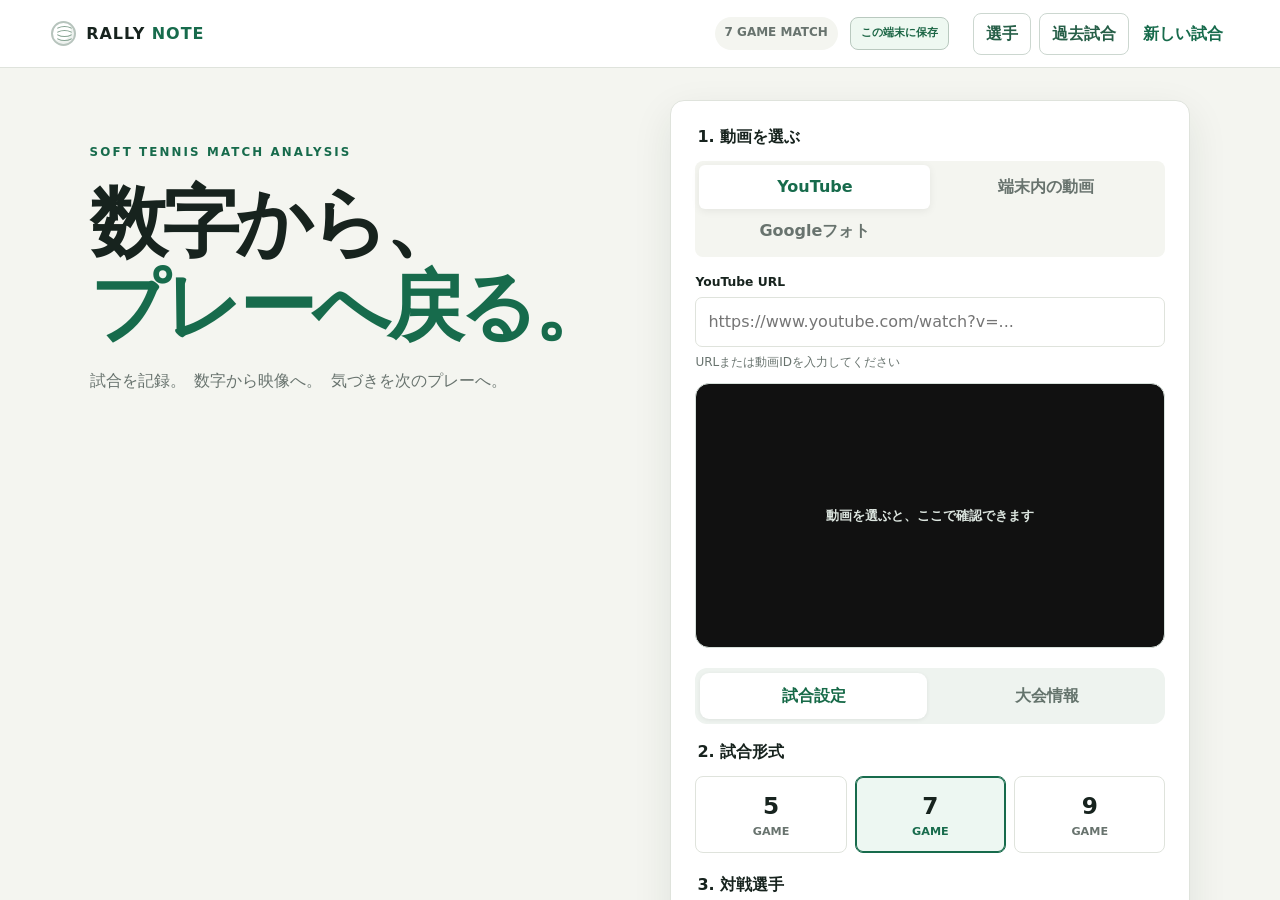
==== index.html @ 82d7ab8f "Add files via upload" ====
<!doctype html><html lang="ja"><head><meta charset="utf-8"><meta name="viewport" content="width=device-width,initial-scale=1"><meta name="description" content="動画を見ながらポイントと自由タグを記録するソフトテニス分析ツール"><meta name="referrer" content="strict-origin-when-cross-origin"><title>RALLY NOTE｜ソフトテニス動画分析</title><link rel="stylesheet" href="styles.css"></head><body>
<header class="topbar"><a class="brand" href="#"><span class="brand-ball" aria-hidden="true"><i></i></span><span>RALLY <b>NOTE</b></span></a><div class="match-meta"><span id="formatBadge">7 GAME MATCH</span><button id="saveState" class="save-now" type="button">この端末に保存</button></div><div class="top-actions"><button class="past-matches-open players-open" id="playersBtn" type="button">選手</button><button class="past-matches-open" id="pastMatchesBtn" type="button">過去試合</button><button class="text-button" id="newMatchBtn" type="button">新しい試合</button></div></header>
<main><section class="setup" id="setupScreen"><div class="setup-copy"><p class="eyebrow">SOFT TENNIS MATCH ANALYSIS</p><h1>数字から、<em>プレーへ戻る。</em></h1><p class="concept-line"><span>試合を記録</span><span>数字から映像へ</span><span>気づきを次のプレーへ</span></p></div><div class="setup-card">
<fieldset><legend>1. 動画を選ぶ</legend><div class="source-tabs"><button class="active" id="youtubeTab" type="button">YouTube</button><button id="localTab" type="button">端末内の動画</button><button id="photosTab" type="button">Googleフォト</button></div><div id="youtubeSetup"><label for="youtubeUrl">YouTube URL</label><input id="youtubeUrl" type="url" placeholder="https://www.youtube.com/watch?v=..."><p class="field-note" id="youtubeError">URLまたは動画IDを入力してください</p></div><div id="photosSetup" hidden><label for="photosUrl">Googleフォトの共有リンク</label><input id="photosUrl" type="url" placeholder="https://photos.app.goo.gl/..."><p class="field-note" id="photosError">共有URLだけでは直接分析できません。Googleフォトから動画を端末に保存し、下の「動画を選択」から読み込んでください。</p><label class="file-picker" for="photosVideoFile" style="display:block;margin:12px 0;padding:12px;border:1px solid #a8cbbb;border-radius:10px;cursor:pointer">Googleフォトから保存した動画を選択（MP4 / MOV）</label><input type="file" id="photosVideoFile" accept="video/*" hidden><p class="field-note" id="photosFileStatus">動画を選ぶと、この画面内で分析を開始できます。元動画を削除すると再選択が必要です。</p><a id="photosOpen" target="_blank" rel="noopener noreferrer" hidden>Googleフォトで動画を開く ↗</a></div><div id="localSetup" hidden><label class="file-picker" for="videoFile"><span>動画ファイルを選択</span><small id="fileLabel">MP4 / MOV など・端末内だけで再生</small></label><input id="videoFile" type="file" accept="video/*" hidden><p class="field-note local-video-note">端末動画そのものは保存しません。分析データは保存されます。再開・見直し時は元動画を選び直してください。</p></div><div class="setup-video-preview" id="setupVideoPreview"><div class="setup-preview-empty">動画を選ぶと、ここで確認できます</div><iframe id="setupYoutubePreview" title="動画プレビュー" allow="autoplay; encrypted-media" referrerpolicy="strict-origin-when-cross-origin" hidden></iframe><video id="setupLocalPreview" controls playsinline hidden></video></div></fieldset>
<div class="setup-section-tabs" role="tablist"><button type="button" class="active" data-setup-tab="match">試合設定</button><button type="button" data-setup-tab="event">大会情報</button></div><div id="setupMatchTab">
<fieldset><legend>2. 試合形式</legend><div class="format-picker"><label><input type="radio" name="format" value="5"><span><b>5</b> GAME</span></label><label><input type="radio" name="format" value="7" checked><span><b>7</b> GAME</span></label><label><input type="radio" name="format" value="9"><span><b>9</b> GAME</span></label></div></fieldset>
<fieldset class="setup-players"><legend>3. 対戦選手</legend>
<p class="field-note setup-player-note">名前だけで開始できます。登録済みなら選ぶだけ。</p>
<div class="player-grid simple-player-grid ultra-simple">
<label class="player-slot"><b>自分A</b><select id="savedSelfPlayer1" class="saved-player-select"><option value="">登録選手から選択</option></select><input id="selfPlayer1" maxlength="30" placeholder="名前を入力"></label>
<label class="player-slot"><b>自分B</b><select id="savedSelfPlayer2" class="saved-player-select"><option value="">登録選手から選択</option></select><input id="selfPlayer2" maxlength="30" placeholder="名前を入力"></label>
<label class="player-slot"><b>相手A</b><select id="savedOpponentPlayer1" class="saved-player-select"><option value="">登録選手から選択</option></select><input id="opponentPlayer1" maxlength="30" placeholder="名前を入力"></label>
<label class="player-slot"><b>相手B</b><select id="savedOpponentPlayer2" class="saved-player-select"><option value="">登録選手から選択</option></select><input id="opponentPlayer2" maxlength="30" placeholder="名前を入力"></label>
</div>
<details class="setup-player-options"><summary>ポジション・選手保存・最初のサービス</summary><div class="setup-player-options-grid">
<label>自分A<select id="selfPosition1"><option value="後衛">後衛</option><option value="前衛">前衛</option><option value="未設定">未設定</option></select><span class="save-player-check"><input type="checkbox" id="saveSelfPlayer1"> この選手を保存</span></label>
<label>自分B<select id="selfPosition2"><option value="前衛">前衛</option><option value="後衛">後衛</option><option value="未設定">未設定</option></select><span class="save-player-check"><input type="checkbox" id="saveSelfPlayer2"> この選手を保存</span></label>
<label>相手A<select id="opponentPosition1"><option value="後衛">後衛</option><option value="前衛">前衛</option><option value="未設定">未設定</option></select><span class="save-player-check"><input type="checkbox" id="saveOpponentPlayer1"> この選手を保存</span></label>
<label>相手B<select id="opponentPosition2"><option value="前衛">前衛</option><option value="後衛">後衛</option><option value="未設定">未設定</option></select><span class="save-player-check"><input type="checkbox" id="saveOpponentPlayer2"> この選手を保存</span></label>
</div><div class="start-service"><span>第1ゲームのサービス</span><label><input type="radio" name="startService" value="self" checked> 自分たち</label><label><input type="radio" name="startService" value="opponent"> 相手</label></div></details>
</fieldset>
</div><div id="setupEventTab" hidden><fieldset class="setup-event"><legend>大会情報（任意）</legend><div class="advanced-setup-body">
<div class="match-info-grid event-grid">
<label class="event-date-control"><span>大会日</span><button id="matchDateButton" type="button" class="date-display"><b id="matchDateText">日付を選択</b><i>▣</i></button><input id="matchDate" type="date" tabindex="-1" aria-hidden="true"></label>
<label><span>大会名</span><input id="tournamentName" maxlength="60" placeholder="例：2026 全日本選手権"></label>
<label class="event-round"><span>ラウンド・試合名</span><input id="matchLabel" maxlength="60" placeholder="例：2回戦 / 決勝リーグ第1試合"></label>
</div></fieldset></div>
<div class="setup-global-save"><small id="setupSaveStatus">設定は自動保存されます</small><button id="saveSetupBtn" type="button">設定を保存</button></div>
<button class="primary setup-start" id="startBtn" type="button">分析をはじめる <span>→</span></button><p class="privacy">分析データはこの端末に保存します。端末動画そのものはRALLY NOTEにコピーしません。</p></div></section>
<section class="workspace" id="workspace" hidden><div class="video-column"><div class="video-shell"><div id="youtubePlayer"></div><video id="localPlayer" controls playsinline preload="metadata"></video><div class="empty-video" id="emptyVideo"><span>▶</span><p>動画を読み込んでいます</p><button id="reselectLocalVideoBtn" type="button" hidden>端末動画を選び直す</button></div><div class="video-error" id="videoError" hidden><strong id="videoErrorTitle">YouTube動画を再生できません</strong><p id="videoErrorMessage"></p><div class="video-error-actions"><button id="switchLocalBtn" type="button">端末内動画に切り替える</button><a id="openYoutubeLink" href="#" target="_blank" rel="noopener noreferrer">YouTubeで開く</a></div></div></div><div class="video-info"><div><span class="live-dot"></span><strong id="videoName">試合動画</strong></div><span id="currentTime">00:00</span></div></div>
<aside class="control-column"><div class="side-tabs"><button class="active" data-panel="input" type="button">入力</button><button data-panel="stats" type="button">分析</button><button data-panel="review" id="reviewTab" type="button">見直す</button><button data-panel="reflection" id="reflectionTab" type="button" hidden>振り返り</button></div><div id="inputPanel" class="side-panel"><section class="scoreboard"><div class="score-head"><span id="gameLabel">GAME 1</span><span class="mode-badge" id="modeBadge">NORMAL GAME</span></div><div class="score-row"><div><span>自分たち</span><strong id="selfPoint">0</strong></div><span class="score-divider">—</span><div><span>相手</span><strong id="opponentPoint">0</strong></div></div><div class="games-row"><span>GAME COUNT</span><strong><b id="selfGames">0</b><i>–</i><b id="opponentGames">0</b></strong></div><p class="match-complete" id="matchComplete" hidden></p></section>
<section class="quick-entry"><div class="section-head"><div><span>QUICK INPUT</span><h2>ポイントをタップで記録</h2></div></div><div class="serve-attempt"><span>サーブ</span><div class="serve-toggle"><button class="selected" id="serveFirstBtn" type="button">1st</button><button id="serveSecondBtn" type="button">2nd</button></div><small>毎ポイント1stに戻ります。1stフォルト時だけ2ndをタップ。</small></div><section class="mobile-point-entry" id="mobilePointEntry">
  <div class="mobile-step-head"><span>ポイント入力</span><strong id="mobileStepTitle">ショット → 得点 / ミス</strong></div>
  <div class="mobile-outcome-step" id="mobileOutcomeStep">
    <div class="mobile-outcome-block"><small>得点で終了</small><div class="mobile-outcome-grid">
      <button type="button" data-mobile-outcome="selfFrontWinner"></button><button type="button" data-mobile-outcome="selfBackWinner"></button>
      <button type="button" data-mobile-outcome="opponentFrontWinner"></button><button type="button" data-mobile-outcome="opponentBackWinner"></button>
    </div></div>
    <div class="mobile-outcome-block"><small>ミスで終了</small><div class="mobile-outcome-grid">
      <button type="button" data-mobile-outcome="selfFrontError"></button><button type="button" data-mobile-outcome="selfBackError"></button>
      <button type="button" data-mobile-outcome="opponentFrontError"></button><button type="button" data-mobile-outcome="opponentBackError"></button>
    </div></div>
  </div>
  <div class="mobile-shot-step" id="mobileShotStep" hidden>
    <div class="mobile-shot-primary">
      <button type="button" data-mobile-direct="フォア">フォア</button><button type="button" data-mobile-direct="バック">バック</button>
      <button type="button" data-mobile-category="ボレー">ボレー</button><button type="button" data-mobile-direct="スマッシュ">スマッシュ</button>
      <button type="button" data-mobile-direct="サーブ">サーブ</button><button type="button" data-mobile-direct="レシーブ">レシーブ</button>
      <div class="mobile-special-shots"><span>その他のショット</span><div>
        <button type="button" data-mobile-direct="ロブ">ロブ</button><button type="button" data-mobile-direct="中ロブ">中ロブ</button>
        <button type="button" data-mobile-direct="トップ打ち">トップ打ち</button><button type="button" data-mobile-direct="ツイスト">ツイスト</button>
        <button type="button" data-mobile-category="ローボレー">ローボレー</button><button type="button" data-mobile-category="ハイボレー">ハイボレー</button>
        <button type="button" data-mobile-direct="ネット">ネット</button><button type="button" data-mobile-direct="チップ">チップ</button><button type="button" data-mobile-direct="その他">その他</button>
      </div></div>
    </div>
    <div class="mobile-side-choice" id="mobileSideChoice" hidden><span id="mobileCategoryLabel"></span><button type="button" data-mobile-side="フォア">フォア</button><button type="button" data-mobile-side="バック">バック</button></div>
    <button type="button" class="mobile-step-back" id="mobileStepBack">← 終わり方を選び直す</button>
  </div>
</section>
<section class="detail-entry" id="detailEntry"><div class="detail-static-head"><span>ショットを選択</span><small id="detailSummary">選択必須</small></div><div class="detail-body">
    <p>ポイントが終わったショットを毎回選択してください。</p>
    <div class="detail-chips shot-groups simplified-shot-picker" id="shotTypeChips">
      <div class="shot-group primary-shot-group"><span>ショット</span><div class="simple-shot-row frequent-shots compact-shot-grid">
        <button type="button" data-shot-base="フォア">フォア</button><button type="button" data-shot-base="バック">バック</button><button type="button" data-shot-base="ボレー">ボレー</button><button type="button" data-shot-base="スマッシュ">スマッシュ</button><button type="button" data-shot-base="サーブ">サーブ</button><button type="button" data-shot-base="レシーブ">レシーブ</button>
      </div></div>
      <div class="shot-group secondary-shot-group modifier-row"><span>球種を追加 <small>複数選択可・もう一度タップで解除。ネット／チップはミス扱い</small></span><div class="simple-shot-row compact-shot-grid secondary">
        <button type="button" data-shot-mod="ロブ">ロブ</button><button type="button" data-shot-mod="中ロブ">中ロブ</button><button type="button" data-shot-mod="トップ打ち">トップ打ち</button><button type="button" data-shot-mod="ツイスト">ツイスト</button><button type="button" data-shot-mod="ローボレー">ローボレー</button><button type="button" data-shot-mod="ハイボレー">ハイボレー</button><button type="button" data-shot-mod="ネット">ネット</button><button type="button" data-shot-mod="チップ">チップ</button><button type="button" data-shot-mod="その他">その他</button>
      </div></div>
    </div>
  </div></section><div class="outcome-group"><h3>得点で終了</h3><div class="outcome-grid winner-grid"><button id="selfFrontWinner" type="button"></button><button id="selfBackWinner" type="button"></button><button id="opponentFrontWinner" type="button"></button><button id="opponentBackWinner" type="button"></button></div></div><div class="outcome-group"><h3>ミスで終了</h3><div class="outcome-grid error-grid"><button id="selfFrontError" type="button"></button><button id="selfBackError" type="button"></button><button id="opponentFrontError" type="button"></button><button id="opponentBackError" type="button"></button></div></div><div class="pair-only"><span>ショットや選手が分からない時</span><div><button class="score-button self compact" id="selfScoreBtn" type="button">自分たち得点 <small>A</small></button><button class="score-button opponent compact" id="opponentScoreBtn" type="button">相手得点 <small>L</small></button></div></div><p class="hint">「自分たち得点 / 相手得点」はショット不明でも記録できます。選手まで記録する時はショットを選択してください。</p><div class="point-confirm desktop-confirm-fallback" id="pointConfirm">
  <div><span>入力内容</span><strong id="pointConfirmSummary">ショット → 得点/ミスを選択</strong></div>
  <button id="confirmPointBtn" type="button" disabled>この内容で記録</button>
</div></section>
<details class="service-card service-compact" id="serviceCard"><summary><span class="service-summary-label">サーブ</span><strong id="currentServer">—</strong><span class="service-arrow">→</span><span id="currentReceiver">—</span><span class="service-court" id="serviceCourt">右から</span></summary><div class="service-detail"><p class="change-side-note" id="changeSideNote" hidden>このポイントの前にチェンジサイズ</p><div class="service-settings" id="normalServiceSettings"><label>ペア内の先サーバー（試合中固定）<select id="firstServerSelect"></select></label><label>1ポイント目のレシーバー<select id="rightReceiverSelect"></select></label></div><div class="service-settings final-settings" id="finalServiceSettings" hidden><label>自分ペア 最初のサーバー<select id="finalSelfServer"></select></label><label>相手ペア 最初のサーバー<select id="finalOpponentServer"></select></label><label>自分ペア 右レシーバー<select id="finalSelfReceiver"></select></label><label>相手ペア 右レシーバー<select id="finalOpponentReceiver"></select></label></div><p class="hint">サーバーはポイントごとに自動更新されます。変更が必要な場合だけここを開いて設定してください。</p></div></details>

<section class="tag-entry"><div class="section-head"><div><span>POINT TAGS</span><h2>タグ</h2><small id="tagTargetLabel">次のポイントに付けます</small></div><button id="manageTagsBtn" type="button">タグを管理</button></div><div class="tag-chips" id="tagChips"><button class="add-tag" id="quickAddTag" type="button">＋ 新しいタグ</button></div><p class="hint">得点を記録した直後は、そのポイントへ後付けできます。必要なら次ポイント用にも切り替えられます。</p><button class="tag-target-switch" id="tagTargetSwitch" type="button">次のポイント用に切替</button></section><section class="point-actions"><button class="undo" id="undoBtn" type="button" disabled>↶ 1ポイント戻す <kbd>Z</kbd></button></section></div><div id="statsPanel" class="side-panel" hidden><div class="stats-grid" id="statsGrid"></div></div><div id="historyPanel" class="side-panel" hidden></div><div id="reviewPanel" class="side-panel" hidden><section id="resultDrilldown" class="result-drilldown"></section></div><div id="reflectionPanel" class="side-panel" hidden><div id="reflectionSummary" class="reflection-summary"></div></div><div id="resultPanel" class="side-panel" hidden><div id="resultSummary" class="result-summary"></div></div></aside></section></main>
<dialog id="playerDetailDialog" class="player-detail-dialog">
  <div class="player-detail-page">
    <header><div><span>PLAYER DETAIL</span><h2 id="playerDetailTitle">選手詳細</h2><p id="playerDetailSubtitle"></p></div><button id="closePlayerDetailBtn" type="button">閉じる</button></header>
    <div id="playerDetailBody" class="player-detail-body"></div>
  </div>
</dialog>
<dialog id="playersDialog" class="past-matches-dialog"><div class="past-matches-page"><header><div><span>選手データ</span><h2>保存選手</h2><p>登録・編集した選手を試合データと紐づけます。</p></div><button id="closePlayersBtn" type="button">閉じる</button></header><div class="past-matches-body"><div class="player-create-card"><h3>新しい選手を登録</h3><div class="player-create-grid"><input id="newProfileName" maxlength="30" placeholder="選手名"><input id="newProfileSchool" maxlength="60" placeholder="所属・学校"><select id="newProfilePosition"><option value="">ポジション未設定</option><option>前衛</option><option>後衛</option><option>両方</option></select><button id="createProfileBtn" type="button">登録</button></div></div><section id="playersManagerPanel"></section></div></div></dialog><dialog id="pastMatchesDialog" class="past-matches-dialog">
  <div class="past-matches-page">
    <header><div><span>保存データ</span><h2>過去試合</h2><p>保存した分析を見返します。</p></div><div class="archive-header-actions"><button id="resetTestDataBtn" class="danger-ghost" type="button">テストデータをリセット</button><button id="closePastMatchesBtn" type="button">閉じる</button></div></header>
    <div class="past-matches-body"><section class="archive-tag-search"><label>タグからプレーを探す<input id="archiveTagSearch" type="search" placeholder="例：ロブ、前衛、苦しい場面"></label><div id="archiveTagResults"></div></section><section id="savedPlayersPanel" class="saved-players-panel"></section><section id="archiveOverview" class="archive-overview"></section><div class="empty-state" id="emptyHistory"><span>◎</span><h3>まだ過去試合がありません</h3><p>試合が完了すると、この端末に分析データを保存します。</p></div><div class="history-list" id="historyList"></div></div>
  </div>
</dialog>
<dialog id="calendarDialog" class="calendar-dialog"><div class="calendar-card"><header><button id="calendarPrev" type="button" aria-label="前月">‹</button><strong id="calendarTitle"></strong><button id="calendarNext" type="button" aria-label="翌月">›</button></header><div class="calendar-week"><span>日</span><span>月</span><span>火</span><span>水</span><span>木</span><span>金</span><span>土</span></div><div id="calendarDays" class="calendar-days"></div><footer><button id="calendarToday" type="button">今日</button><button id="calendarClose" type="button">閉じる</button></footer></div></dialog>
<dialog id="tagDialog"><form method="dialog" class="dialog-card"><div class="section-head"><div><span>TAG SETTINGS</span><h2>タグを管理</h2></div><button class="dialog-close" value="cancel" aria-label="閉じる">×</button></div><div class="new-tag-row"><input id="newTagName" maxlength="30" placeholder="タグ名を入力"><button id="addTagBtn" type="button">追加</button></div><div class="tag-manager-list" id="tagManagerList"></div><p class="field-note" id="tagError"></p></form></dialog><div class="toast" id="toast" role="status"></div><script type="module" src="script.js"></script></body></html>
---- styles.css ----
:root{--ink:#17231e;--muted:#68736e;--paper:#f4f5f0;--panel:#fff;--line:#dfe3dc;--green:#176b4c;--lime:#d8f04b;--red:#b6493c;--shadow:0 14px 40px rgba(24,40,32,.09)}*{box-sizing:border-box}body{margin:0;background:var(--paper);color:var(--ink);font-family:Inter,"Noto Sans JP","Yu Gothic",system-ui,sans-serif;line-height:1.5}button,input{font:inherit}button{cursor:pointer}[hidden]{display:none!important}.topbar{height:68px;padding:0 clamp(18px,4vw,52px);display:flex;align-items:center;gap:24px;background:#fff;border-bottom:1px solid var(--line);position:sticky;top:0;z-index:20}.brand{display:flex;align-items:center;gap:10px;color:var(--ink);text-decoration:none;font-weight:900;letter-spacing:.06em}.brand b{color:var(--green)}.brand-ball{width:25px;height:25px;border-radius:50%;background:var(--lime);border:2px solid var(--green)}.match-meta{margin-left:auto;display:flex;gap:12px;color:var(--muted);font-size:.75rem;font-weight:700}.match-meta span{padding:6px 10px;background:var(--paper);border-radius:99px}.text-button{border:0;background:transparent;color:var(--green);font-weight:800}main{max-width:1500px;margin:auto}.setup{min-height:calc(100vh - 68px);display:grid;grid-template-columns:1fr minmax(360px,520px);gap:8vw;align-items:center;padding:clamp(36px,7vw,100px)}.setup-copy{max-width:690px}.eyebrow{font-size:.74rem;font-weight:900;letter-spacing:.19em;color:var(--green)}h1{font-size:clamp(2.7rem,5.7vw,5.9rem);line-height:1.08;letter-spacing:-.055em;margin:22px 0}h1 em{font-style:normal;color:var(--green);position:relative}.setup-copy>p:last-child{max-width:590px;color:var(--muted);font-size:1.04rem}.setup-card{background:#fff;border:1px solid var(--line);border-radius:14px;padding:30px;box-shadow:var(--shadow)}fieldset{border:0;padding:0;margin:0 0 27px}legend{font-weight:900;margin-bottom:12px}.source-tabs{display:grid;grid-template-columns:1fr 1fr;background:var(--paper);border-radius:8px;padding:4px;margin-bottom:16px}.source-tabs button{border:0;background:transparent;padding:10px;border-radius:6px;color:var(--muted);font-weight:800}.source-tabs button.active{background:#fff;color:var(--green);box-shadow:0 2px 8px #0001}label[for=youtubeUrl]{font-size:.77rem;font-weight:800;display:block;margin-bottom:6px}input{width:100%;border:1px solid var(--line);border-radius:7px;padding:12px}.field-note{font-size:.75rem;color:var(--muted);margin:6px 0 0}.field-note.error{color:var(--red)}.file-picker{display:block;text-align:center;padding:22px;border:1px dashed #aeb8b1;border-radius:8px}.file-picker span{display:block;font-weight:900;color:var(--green)}.file-picker small{color:var(--muted)}.format-picker{display:grid;grid-template-columns:repeat(3,1fr);gap:8px}.format-picker input{position:absolute;opacity:0;width:1px}.format-picker span{display:grid;place-items:center;padding:12px;border:1px solid var(--line);border-radius:8px;font-size:.7rem;font-weight:900;color:var(--muted)}.format-picker b{font-size:1.45rem;color:var(--ink)}.format-picker input:checked+span{border-color:var(--green);background:#edf7f2;color:var(--green);box-shadow:inset 0 0 0 1px var(--green)}.primary{width:100%;border:0;border-radius:8px;padding:15px;color:#fff;background:var(--green);font-weight:900}.setup-start{display:flex;justify-content:space-between}.privacy{text-align:center;color:var(--muted);font-size:.72rem;margin:12px 0 0}
.workspace{display:grid;grid-template-columns:minmax(0,1.85fr) minmax(350px,1fr);gap:18px;padding:22px}.video-column,.control-column,.lower-panel{background:#fff;border:1px solid var(--line);border-radius:10px;box-shadow:var(--shadow)}.video-column{align-self:start;overflow:hidden}.video-shell{aspect-ratio:16/9;background:#111;position:relative}.video-shell iframe,.video-shell video,#youtubePlayer{width:100%;height:100%;border:0}.video-shell video{display:none}.empty-video{position:absolute;inset:0;display:grid;place-content:center;text-align:center;color:#fff}.empty-video span{font-size:2rem}.video-error{position:absolute;inset:0;display:grid;place-content:center;gap:10px;text-align:center;padding:28px;background:#111;color:#fff;z-index:3}.video-error[hidden]{display:none}.video-error strong{font-size:1rem}.video-error p{max-width:520px;margin:0 auto;color:#d8ddd9;font-size:.82rem;line-height:1.6}.video-error-actions{display:flex;gap:8px;justify-content:center;flex-wrap:wrap;margin-top:6px}.video-error-actions button,.video-error-actions a{border:1px solid #ffffff55;background:#fff;color:#18352b;border-radius:7px;padding:9px 12px;font-size:.78rem;font-weight:900;text-decoration:none}.video-error-actions a{background:transparent;color:#fff}
.video-info{height:54px;padding:0 18px;display:flex;align-items:center;justify-content:space-between;font-size:.83rem}.live-dot{display:inline-block;width:8px;height:8px;background:#ef5b4b;border-radius:50%;margin-right:9px}.video-info>span{font-variant-numeric:tabular-nums;font-weight:900}.control-column{padding:20px;display:flex;flex-direction:column;gap:19px}.scoreboard{background:var(--ink);color:#fff;border-radius:9px;padding:18px 20px}.score-head,.games-row{display:flex;justify-content:space-between;align-items:center}.score-head>span:first-child{font-size:.76rem;font-weight:900;letter-spacing:.15em}.mode-badge{font-size:.62rem;color:var(--lime);border:1px solid #ffffff35;padding:5px 8px;border-radius:99px}.score-row{display:grid;grid-template-columns:1fr auto 1fr;align-items:end;text-align:center;margin:9px 0}.score-row div{display:grid}.score-row span{font-size:.76rem;color:#bac4be}.score-row strong{font-size:clamp(3rem,5vw,4.8rem);line-height:1}.score-divider{font-size:1.2rem!important;padding-bottom:14px}.games-row{border-top:1px solid #ffffff20;padding-top:13px;font-size:.68rem;color:#bac4be}.games-row strong{display:flex;gap:12px;color:#fff;font-size:1.25rem}.games-row i{font-style:normal;color:#708078}.match-complete{text-align:center;color:var(--lime);font-weight:900;margin:12px 0 0}.tag-entry{border-top:1px solid var(--line);padding-top:18px}.section-head{display:flex;justify-content:space-between;align-items:center}.section-head span{font-size:.62rem;letter-spacing:.16em;color:var(--green);font-weight:900}.section-head h2{font-size:1.02rem;margin:2px 0}.section-head>button{border:0;background:transparent;color:var(--green);font-size:.75rem;font-weight:800}.tag-chips{display:flex;gap:7px;flex-wrap:wrap;margin-top:12px}.tag-chip,.add-tag{border:1px solid var(--line);background:#fff;border-radius:99px;padding:7px 11px;font-size:.76rem;font-weight:800}.tag-chip.selected{color:#fff;background:var(--green);border-color:var(--green)}.add-tag{border-style:dashed;color:var(--green)}.hint{font-size:.68rem;color:var(--muted);margin:8px 0}.point-actions{display:grid;grid-template-columns:1fr 1fr;gap:9px;margin-top:auto}.score-button{min-height:86px;border:0;border-radius:8px;color:#fff;display:grid;place-content:center;font-weight:900}.score-button small{opacity:.72;font-size:.65rem}.score-button.self{background:var(--green)}.score-button.opponent{background:var(--red)}.score-button:disabled{opacity:.45}.undo{grid-column:1/-1;border:1px solid var(--line);background:#fff;border-radius:7px;padding:10px;color:var(--muted);font-weight:800}.undo:disabled{opacity:.45}.undo kbd{float:right}.lower-panel{grid-column:1/-1;overflow:hidden;box-shadow:none}.panel-tabs{display:flex;border-bottom:1px solid var(--line);padding:0 20px}.panel-tabs button{border:0;border-bottom:2px solid transparent;background:transparent;padding:16px 6px;margin-right:24px;font-weight:900;color:var(--muted)}.panel-tabs button.active{color:var(--green);border-color:var(--green)}.panel-tabs span{background:var(--paper);padding:2px 7px;border-radius:99px;font-size:.7rem}.empty-state{text-align:center;padding:50px;color:var(--muted)}.empty-state h3{color:var(--ink);margin:10px 0 2px}.empty-state p{margin:0;font-size:.85rem}.history-item{display:grid;grid-template-columns:58px 1.4fr 1fr 1fr auto;gap:12px;align-items:center;padding:14px 20px;border-bottom:1px solid var(--line);font-size:.8rem}.point-no,.history-score{font-weight:900;color:var(--muted)}.winner{font-weight:900}.winner.self{color:var(--green)}.winner.opponent{color:var(--red)}.history-tags{display:flex;gap:5px;flex-wrap:wrap}.history-tags span{padding:3px 7px;background:var(--paper);border-radius:99px;color:var(--muted)}.jump-button{border:1px solid var(--line);background:#fff;border-radius:6px;padding:7px 10px;color:var(--green);font-weight:800}.stats-grid{display:grid;grid-template-columns:repeat(auto-fit,minmax(240px,1fr));gap:12px;padding:20px}.stat-card{border:1px solid var(--line);border-radius:8px;padding:16px}.stat-card h3{margin:0 0 12px}.stat-kpis{display:grid;grid-template-columns:repeat(3,1fr);gap:8px}.stat-kpis span{font-size:.64rem;color:var(--muted)}.stat-kpis strong{display:block;color:var(--ink);font-size:1.05rem}.rate-bar{height:5px;background:#e8ebe7;margin-top:13px;border-radius:9px;overflow:hidden}.rate-bar i{display:block;height:100%;background:var(--green)}
dialog{border:0;padding:0;border-radius:12px;box-shadow:0 24px 80px #0004;width:min(510px,calc(100% - 24px))}dialog::backdrop{background:#102019aa}.dialog-card{padding:24px}.dialog-close{font-size:1.5rem!important}.new-tag-row{display:grid;grid-template-columns:1fr auto;gap:8px;margin:18px 0}.new-tag-row button{border:0;border-radius:7px;color:#fff;background:var(--green);padding:0 18px}.tag-manager-row{display:grid;grid-template-columns:1fr auto auto;gap:7px;margin-bottom:8px}.tag-manager-row button{border:1px solid var(--line);border-radius:6px;background:#fff;padding:6px 9px}.tag-manager-row .delete{color:var(--red)}.toast{position:fixed;left:50%;bottom:24px;transform:translate(-50%,20px);opacity:0;background:var(--ink);color:#fff;padding:10px 16px;border-radius:7px;transition:.2s;z-index:50}.toast.show{opacity:1;transform:translate(-50%,0)}
@media(max-width:900px){.setup{grid-template-columns:1fr;padding:42px 22px}.workspace{grid-template-columns:1fr}.control-column,.lower-panel{grid-column:1}.video-column{position:sticky;top:68px;z-index:10}.history-item{grid-template-columns:50px 1fr auto}.history-tags{grid-column:2}.history-score{display:none}}@media(max-width:560px){.topbar{height:58px;padding:0 14px}.match-meta{display:none}.workspace{padding:10px;gap:10px}.video-column{top:58px}.control-column{padding:14px}.scoreboard{padding:14px}.score-row strong{font-size:3.2rem}.score-button{min-height:82px}.history-item{padding:12px}.jump-button{grid-column:3;grid-row:1/3}.setup-card{padding:20px}.brand{font-size:.88rem}}

/* player & service rotation */
.player-grid{display:grid;grid-template-columns:1fr 1fr;gap:10px}.player-grid label{font-size:.72rem;font-weight:800;color:var(--muted)}.player-grid input{margin:5px 0}.player-grid select,.service-settings select{width:100%;border:1px solid var(--line);border-radius:7px;padding:10px;background:#fff;color:var(--ink);font:inherit}.start-service{display:flex;align-items:center;gap:14px;margin-top:13px;padding:11px;background:var(--paper);border-radius:8px;font-size:.75rem}.start-service>span{font-weight:900;margin-right:auto}.start-service label{display:flex;align-items:center;gap:5px;font-weight:800}.start-service input{width:auto}.service-card{border-top:1px solid var(--line);padding-top:18px}.service-court{font-size:.68rem!important;letter-spacing:0!important;padding:5px 8px;border-radius:99px;background:var(--paper);color:var(--green)!important}.service-now{display:grid;grid-template-columns:1fr 1fr;gap:8px;margin-top:11px}.service-now>div{border:1px solid var(--line);border-radius:8px;padding:10px}.service-now small{display:block;font-size:.58rem;letter-spacing:.12em;color:var(--muted);font-weight:900}.service-now strong{display:block;margin-top:2px;font-size:.88rem;line-height:1.35}.service-settings{display:grid;grid-template-columns:1fr 1fr;gap:8px;margin-top:9px}.service-settings label{font-size:.66rem;color:var(--muted);font-weight:800}.service-settings select{margin-top:4px;padding:8px;font-size:.74rem}.final-settings{grid-template-columns:1fr 1fr}.change-side-note{margin:8px 0 0;padding:7px 9px;border-radius:6px;background:#fff7d9;color:#715a00;font-size:.7rem;font-weight:900}@media(max-width:560px){.player-grid,.service-settings,.final-settings{grid-template-columns:1fr}.start-service{align-items:flex-start;flex-wrap:wrap}.start-service>span{width:100%}}

/* v5 quick factual input + final match report */
.quick-entry{border-top:1px solid var(--line);padding-top:18px}.serve-attempt{display:grid;grid-template-columns:auto auto 1fr;gap:10px;align-items:center;margin-top:12px;padding:10px;background:var(--paper);border-radius:8px}.serve-attempt>span{font-size:.72rem;font-weight:900}.serve-attempt small{font-size:.65rem;color:var(--muted)}.serve-toggle{display:flex;background:#fff;border:1px solid var(--line);border-radius:7px;padding:3px}.serve-toggle button{border:0;background:transparent;padding:7px 13px;border-radius:5px;font-size:.75rem;font-weight:900;color:var(--muted)}.serve-toggle button.selected{background:var(--ink);color:#fff}.outcome-group{margin-top:12px}.outcome-group h3{font-size:.68rem;color:var(--muted);margin:0 0 6px}.outcome-grid{display:grid;grid-template-columns:1fr 1fr;gap:7px}.outcome-grid button{min-height:44px;border:1px solid var(--line);background:#fff;border-radius:7px;padding:8px;font-size:.72rem;font-weight:900;color:var(--ink)}.winner-grid button:nth-child(-n+2){border-color:#acd2c2;background:#f0f8f4}.winner-grid button:nth-child(n+3){border-color:#ebc0ba;background:#fff5f3}.error-grid button:nth-child(-n+2){border-color:#ebc0ba;background:#fff5f3}.error-grid button:nth-child(n+3){border-color:#acd2c2;background:#f0f8f4}.pair-only{margin-top:12px;padding-top:10px;border-top:1px dashed var(--line)}.pair-only>span{font-size:.65rem;color:var(--muted)}.pair-only>div{display:grid;grid-template-columns:1fr 1fr;gap:7px;margin-top:6px}.score-button.compact{min-height:48px;font-size:.76rem}.score-button.compact small{margin-left:5px}.point-actions{display:block}.undo{width:100%}.history-item .winner small{display:block;margin-top:2px;color:var(--muted);font-weight:700;font-size:.66rem}.result-summary{padding:20px}.result-hero{background:var(--ink);color:#fff;border-radius:10px;padding:22px}.result-hero>span{font-size:.62rem;letter-spacing:.15em;color:var(--lime);font-weight:900}.result-hero h2{font-size:2.8rem;margin:5px 0;line-height:1}.result-hero>div:not(.point-share){display:flex;justify-content:space-between;font-size:.78rem}.point-share{height:8px;background:#853a33;border-radius:99px;overflow:hidden;margin:12px 0}.point-share i{display:block;height:100%;background:var(--lime)}.result-hero p{font-size:.7rem;color:#c9d2cd;margin:10px 0 0}.result-grid{display:grid;grid-template-columns:repeat(auto-fit,minmax(210px,1fr));gap:10px;margin-top:12px}.result-card{border:1px solid var(--line);border-radius:9px;padding:16px}.result-card>span{font-size:.62rem;color:var(--green);font-weight:900}.result-card h3{margin:3px 0 12px;font-size:1rem}.result-pair{display:grid;grid-template-columns:auto 1fr auto 1fr;gap:6px;align-items:baseline}.result-pair b{font-size:1.5rem}.result-pair small{font-size:.63rem;color:var(--muted)}.result-lines p{display:flex;justify-content:space-between;margin:7px 0;font-size:.72rem;color:var(--muted)}.result-lines b{color:var(--ink)}.result-note{font-size:.7rem;color:var(--muted);margin:14px 2px 2px}@media(max-width:560px){.serve-attempt{grid-template-columns:auto 1fr}.serve-attempt small{grid-column:1/-1}.outcome-grid,.pair-only>div{grid-template-columns:1fr 1fr}.result-summary{padding:12px}.result-grid{grid-template-columns:1fr 1fr}.result-pair{grid-template-columns:auto 1fr}}

/* v6: compact desktop input, factual statistics, collapsible service detail */
.service-compact{border:1px solid var(--line);border-radius:8px;padding:0;background:#fff}
.service-compact summary{list-style:none;display:grid;grid-template-columns:auto minmax(0,1fr) auto minmax(0,1fr) auto;gap:7px;align-items:center;padding:9px 10px;cursor:pointer;font-size:.7rem;color:var(--muted)}
.service-compact summary::-webkit-details-marker{display:none}.service-compact summary::after{content:'設定';font-size:.62rem;color:var(--green);font-weight:900;margin-left:2px}.service-compact[open] summary::after{content:'閉じる'}
.service-summary-label{font-size:.6rem!important;letter-spacing:.08em!important;color:var(--muted)!important;font-weight:900}.service-compact summary strong{color:var(--ink);font-size:.74rem;white-space:nowrap;overflow:hidden;text-overflow:ellipsis}.service-arrow{color:var(--muted)}.service-compact summary>span:not(.service-summary-label):not(.service-arrow):not(.service-court){white-space:nowrap;overflow:hidden;text-overflow:ellipsis}.service-compact .service-court{padding:3px 7px;white-space:nowrap}.service-detail{border-top:1px solid var(--line);padding:9px 10px}.service-detail .hint{margin-bottom:0}
.stat-card small{color:var(--muted);font-size:.65rem;font-weight:700}.stat-card.emphasis{background:#f7faf8}.stat-lines{border-top:1px solid var(--line);margin-top:10px;padding-top:7px}.stat-lines p{display:flex;justify-content:space-between;gap:8px;margin:5px 0;font-size:.69rem;color:var(--muted)}.stat-lines b{color:var(--ink)}
@media(min-width:901px){
  .workspace{grid-template-columns:minmax(0,1.95fr) minmax(360px,.9fr);align-items:start}
  .video-column{position:sticky;top:82px}
  .control-column{position:sticky;top:82px;align-self:start;padding:12px;gap:10px;max-height:calc(100vh - 94px);overflow:auto;box-shadow:none}
  .scoreboard{padding:11px 14px}.score-row{margin:4px 0}.score-row strong{font-size:3rem}.score-divider{padding-bottom:8px}.games-row{padding-top:8px}
  .quick-entry{border-top:0;padding-top:0}.quick-entry .section-head h2{font-size:.9rem}.quick-entry .section-head span{display:none}
  .serve-attempt{margin-top:6px;padding:6px 8px;gap:7px}.serve-toggle button{padding:5px 11px}.serve-attempt small{display:none}
  .outcome-group{margin-top:7px}.outcome-group h3{margin-bottom:4px}.outcome-grid{gap:5px}.outcome-grid button{min-height:36px;padding:5px;font-size:.68rem}
  .pair-only{margin-top:7px;padding-top:7px}.pair-only>div{margin-top:4px;gap:5px}.score-button.compact{min-height:38px}
  .quick-entry>.hint{display:none}.tag-entry{padding-top:8px}.tag-entry .section-head h2{font-size:.88rem}.tag-entry .section-head span{display:none}.tag-chips{margin-top:6px;gap:5px}.tag-chip,.add-tag{padding:5px 8px;font-size:.7rem}.tag-entry>.hint{display:none}.undo{padding:7px}
}
@media(max-width:560px){.service-compact summary{grid-template-columns:auto 1fr auto 1fr}.service-court{grid-column:2/-1;justify-self:end}.service-compact summary::after{grid-column:1/-1;justify-self:end}.stats-grid{grid-template-columns:1fr}}

/* v7: desktop video + switchable right panel; no page scrolling for analysis */
.side-tabs{display:grid;grid-template-columns:repeat(5,1fr);gap:4px;padding:4px;background:var(--paper);border:1px solid var(--line);border-radius:9px;position:sticky;top:0;z-index:3}
.side-tabs button{border:0;background:transparent;border-radius:6px;padding:8px 5px;font-size:.72rem;font-weight:900;color:var(--muted)}
.side-tabs button.active{background:#fff;color:var(--green);box-shadow:0 1px 5px #0001}
.side-tabs span{font-size:.62rem;background:#e9ece7;border-radius:99px;padding:1px 5px}
.side-panel{min-height:0}
@media(min-width:901px){
  body{overflow:hidden}
  main{height:calc(100vh - 68px)}
  .workspace{height:calc(100vh - 68px);padding:14px;grid-template-columns:minmax(0,1.9fr) minmax(390px,.85fr);gap:14px;align-items:stretch}
  .video-column{position:relative;top:auto;height:100%;display:flex;flex-direction:column;min-height:0}
  .video-shell{flex:1;min-height:0}
  .control-column{position:relative;top:auto;height:100%;max-height:none;overflow:hidden;padding:0;gap:8px;display:flex;flex-direction:column}
  .side-panel{overflow:auto;padding:0 2px 10px}
  #inputPanel{display:flex;flex-direction:column;gap:8px;overflow:auto}
  #statsPanel,#historyPanel,#resultPanel{height:100%}
  .stats-grid{grid-template-columns:1fr;padding:6px;gap:8px}
  .history-item{grid-template-columns:44px 1fr auto;padding:10px 8px;gap:7px}
  .history-score,.history-tags{grid-column:2/4}
  .result-summary{padding:6px}.result-grid{grid-template-columns:1fr}.result-hero{padding:16px}
  .service-compact summary{padding:6px 8px}
  .service-summary-label,.service-arrow{display:none}
  .service-compact summary::after{margin-left:auto}
}
@media(max-width:900px){.side-tabs{position:sticky;top:58px}.control-column{display:flex;flex-direction:column}.side-tabs{order:-1}}

/* v7.1: setup screen must remain scrollable even though analysis workspace locks page scroll */
@media(min-width:901px){
  .setup:not([hidden]){
    height:calc(100vh - 68px);
    min-height:0;
    overflow-y:auto;
    align-items:start;
    padding-top:32px;
    padding-bottom:40px;
  }
  .setup:not([hidden]) .setup-copy{position:sticky;top:32px;align-self:start}
  .setup:not([hidden]) .setup-card{align-self:start;padding:24px}
  .setup:not([hidden]) fieldset{margin-bottom:20px}
}

/* v8: A→B button order and table-first analytics */
.table-block{background:#fff;border:1px solid var(--line);border-radius:10px;padding:10px;margin:6px 0 10px}
.table-title{display:flex;justify-content:space-between;gap:10px;align-items:end;margin-bottom:8px}.table-title span{font-size:.62rem;letter-spacing:.12em;color:var(--green);font-weight:900}.table-title h3{margin:2px 0 0;font-size:.92rem}.table-title small{color:var(--muted);font-size:.66rem}
.table-scroll{overflow:auto;border:1px solid var(--line);border-radius:8px}.data-table{width:100%;border-collapse:collapse;white-space:nowrap;font-size:.72rem}.data-table th,.data-table td{padding:8px 9px;border-bottom:1px solid var(--line);text-align:right}.data-table thead th{background:var(--paper);font-size:.63rem;color:var(--muted);position:sticky;top:0}.data-table th:first-child,.data-table td:first-child{text-align:left}.data-table tbody tr:last-child>*{border-bottom:0}.data-table tbody th{font-weight:900}.data-table tbody th small,.data-table td small{display:block;font-size:.6rem;color:var(--muted);font-weight:600;margin-top:2px}.table-empty{padding:16px 8px;margin:0;color:var(--muted);font-size:.75rem;line-height:1.7}
@media(min-width:901px){#statsPanel .stats-grid{display:block;padding:2px}.outcome-grid{display:grid;grid-template-columns:1fr 1fr}}

/* v9: visual result charts + click-through to video */
.chart-grid{display:grid;grid-template-columns:1fr;gap:10px;margin:8px 0 12px}
.chart-card{background:#fff;border:1px solid var(--line);border-radius:10px;padding:10px}
.chart-head{display:flex;justify-content:space-between;align-items:end;gap:10px;margin-bottom:8px}.chart-head span{font-size:.62rem;letter-spacing:.12em;color:var(--green);font-weight:900}.chart-head h3{font-size:.9rem;margin:2px 0 0}.chart-head small{font-size:.64rem;color:var(--muted)}
.momentum-chart{width:100%;height:auto;display:block;overflow:visible}.momentum-chart text{font-size:11px;fill:var(--muted)}.zero-line{stroke:#cfd6d0;stroke-width:1;stroke-dasharray:4 4}.momentum-line{fill:none;stroke:#183328;stroke-width:3;stroke-linecap:round;stroke-linejoin:round}.chart-point{fill:#d9ff43;stroke:#183328;stroke-width:2;cursor:pointer}.chart-point:hover{r:7}
.bar-chart{display:grid;gap:7px}.bar-row{display:grid;grid-template-columns:92px 1fr 30px;gap:8px;align-items:center;border:0;background:transparent;text-align:left;padding:5px 0;cursor:pointer}.bar-row>span{font-size:.7rem;font-weight:800}.bar-row>i{height:12px;background:#eef1ec;border-radius:99px;overflow:hidden}.bar-row>i>b{display:block;height:100%;background:#183328;border-radius:99px;min-width:2px}.bar-row>strong{text-align:right;font-size:.75rem}
.metric-link{border:0;background:transparent;padding:0;color:inherit;font:inherit;font-weight:inherit;cursor:pointer;text-decoration:underline;text-decoration-style:dotted;text-underline-offset:3px}.metric-link:hover{color:var(--green)}.metric-link small{pointer-events:none}
.result-drilldown{margin-top:10px;border:1px solid var(--line);background:#fff;border-radius:10px;padding:10px}.drill-head{display:flex;justify-content:space-between;align-items:center;gap:10px}.drill-head span{font-size:.62rem;color:var(--green);font-weight:900;letter-spacing:.12em}.drill-head h3{margin:2px 0;font-size:.9rem}.drill-head h3 b{font-size:.7rem;color:var(--muted);margin-left:4px}.drill-close{border:1px solid var(--line);background:var(--paper);border-radius:7px;padding:7px 10px;font-weight:800}
.drill-list{display:grid;gap:6px;margin-top:8px}.drill-point{display:grid;grid-template-columns:64px 1fr auto;gap:5px 8px;align-items:center;border:1px solid var(--line);background:#fff;border-radius:8px;padding:8px;text-align:left;cursor:pointer}.drill-point>span{font-size:.66rem;color:var(--muted);font-weight:800}.drill-point>strong{font-size:.72rem}.drill-point>small{grid-column:1/3;color:var(--muted);font-size:.64rem;overflow:hidden;text-overflow:ellipsis;white-space:nowrap}.drill-point>i{grid-column:3;grid-row:1/3;font-style:normal;font-size:.65rem;color:var(--green);font-weight:900}
@media(min-width:1200px){.chart-grid{grid-template-columns:1.35fr .9fr}}
@media(max-width:600px){.drill-point{grid-template-columns:54px 1fr auto}.bar-row{grid-template-columns:84px 1fr 26px}}

/* v10 */
.chart-card-large{padding:14px}.chart-card-large .chart-head h3{font-size:1.05rem}.chart-legend{display:flex;justify-content:space-between;font-size:.67rem;color:var(--muted);margin:0 4px 4px}
.momentum-chart.large{min-height:300px}.grid-line{stroke:#edf0ed;stroke-width:1}.game-line{stroke:#9aa79f;stroke-width:1;stroke-dasharray:3 4}.axis-label,.axis-caption{fill:var(--muted);font-size:11px}.momentum-line{stroke-width:4}.chart-point:hover{r:9}
.outcome-layout{display:grid;grid-template-columns:160px 1fr;gap:18px;align-items:center}.outcome-summary-ring{width:150px;height:150px;border-radius:50%;border:22px solid #dce8df;display:grid;place-items:center;margin:auto}.ring-center{text-align:center}.ring-center strong{display:block;font-size:1.5rem}.ring-center span{font-size:.62rem;color:var(--muted)}
.visual-bars .bar-row{grid-template-columns:92px 1fr 58px;padding:8px 0}.visual-bars .bar-row strong{display:flex;gap:4px;justify-content:flex-end;align-items:baseline}.visual-bars .bar-row strong small{font-size:.58rem;color:var(--muted)}.visual-bars .bar-row.good>i>b{background:#345f4b}.visual-bars .bar-row.bad>i>b{background:#a3645f}
.drill-head p{margin:4px 0 0;font-size:.65rem;color:var(--muted)}.drill-point-card{border:1px solid var(--line);background:#fff;border-radius:9px;padding:8px}.drill-point-main{width:100%;display:grid;grid-template-columns:64px 1fr auto;gap:5px 8px;align-items:center;border:0;background:transparent;text-align:left;padding:2px;cursor:pointer}.drill-point-main>span{font-size:.66rem;color:var(--muted);font-weight:800}.drill-point-main>strong{font-size:.72rem}.drill-point-main>small{grid-column:1/3;color:var(--muted);font-size:.64rem;overflow:hidden;text-overflow:ellipsis;white-space:nowrap}.drill-point-main>i{grid-column:3;grid-row:1/3;font-style:normal;font-size:.65rem;color:var(--green);font-weight:900}
.review-tags{border-top:1px dashed var(--line);margin-top:7px;padding-top:7px}.review-tags>span{display:block;font-size:.61rem;color:var(--muted);font-weight:800;margin-bottom:5px}.review-tags>div{display:flex;flex-wrap:wrap;gap:5px}.review-tag,.review-new-tag{border:1px solid var(--line);background:var(--paper);border-radius:99px;padding:6px 8px;font-size:.63rem;font-weight:800;cursor:pointer}.review-tag.selected{background:#e4f4e8;border-color:#4d8d68;color:#184e32}.review-new-tag{color:var(--green);background:#fff}
@media(min-width:1200px){.chart-grid{grid-template-columns:1fr}.chart-card-large{grid-column:1/-1}}
@media(max-width:700px){.outcome-layout{grid-template-columns:1fr}.momentum-chart.large{min-height:230px}.drill-point-main{grid-template-columns:54px 1fr auto}}

/* v11 analysis/result information architecture */
#statsPanel .stats-grid{display:block!important;padding:4px!important}
.analysis-section,.result-section{background:#fff;border:1px solid var(--line);border-radius:12px;padding:12px;margin:0 0 10px}
.analysis-title,.result-section-head{display:flex;justify-content:space-between;align-items:end;gap:12px;margin-bottom:10px}
.analysis-title span,.result-section-head span{font-size:.61rem;letter-spacing:.12em;color:var(--green);font-weight:900}
.analysis-title h3,.result-section-head h3{font-size:.92rem;margin:2px 0 0}.analysis-title small,.result-section-head small{font-size:.62rem;color:var(--muted);text-align:right}
.summary-kpi-grid{display:grid;grid-template-columns:1fr 1fr;gap:8px}
.analysis-metric{border:1px solid var(--line);background:#fbfcfa;border-radius:9px;padding:10px;text-align:left;display:grid;grid-template-columns:1fr auto;gap:2px 8px;min-width:0;cursor:pointer}
.analysis-metric>span{font-size:.66rem;color:var(--muted);font-weight:800}.analysis-metric>strong{font-size:1.02rem;grid-row:1/3;grid-column:2;align-self:center}.analysis-metric>small{font-size:.6rem;color:var(--muted)}.analysis-metric>i{font-style:normal;font-size:.58rem;color:var(--green);font-weight:900;margin-top:4px}
.record-quality{margin-top:10px;padding:10px;background:#f6f8f5;border-radius:9px;display:grid;grid-template-columns:1fr auto;gap:5px 10px}.record-quality>span{font-size:.68rem;font-weight:800}.record-quality>strong{font-size:.78rem}.record-quality>i{grid-column:1/3;height:7px;background:#e4e8e3;border-radius:99px;overflow:hidden}.record-quality>i>b{display:block;height:100%;width:var(--quality);background:#6e8f7d;border-radius:99px}.record-quality>small{grid-column:1/3;color:var(--muted);font-size:.59rem}
.serve-comparison{display:grid;grid-template-columns:1fr 1fr;gap:8px}.serve-comparison>article{border:1px solid var(--line);border-radius:9px;padding:8px}.serve-comparison h4{font-size:.72rem;margin:0 0 7px}.serve-comparison .analysis-metric{border:0;border-top:1px solid var(--line);border-radius:0;background:transparent;padding:7px 2px}.serve-comparison .analysis-metric:first-of-type{border-top:0}
.player-analysis-list{display:grid;gap:8px}.player-analysis-card{border:1px solid var(--line);border-radius:10px;padding:10px}.player-analysis-head{display:flex;justify-content:space-between;align-items:center;margin-bottom:8px}.player-analysis-head span{font-size:.59rem;color:var(--muted);font-weight:800}.player-analysis-head h3{margin:2px 0 0;font-size:.84rem}.player-analysis-head>b{font-size:.59rem;color:var(--muted)}
.player-analysis-grid{display:grid;grid-template-columns:repeat(2,1fr);gap:6px}.player-analysis-grid .analysis-metric{padding:8px}
.tag-analysis-grid,.result-tag-grid{display:grid;grid-template-columns:repeat(2,1fr);gap:7px}.tag-analysis-card,.result-tag-card{border:1px solid var(--line);background:#fbfcfa;border-radius:9px;padding:10px;text-align:left;cursor:pointer}.tag-analysis-card>span,.result-tag-card>span{display:block;font-size:.7rem;font-weight:900;color:var(--green)}.tag-analysis-card>strong,.result-tag-card>strong{display:block;font-size:1rem;margin:5px 0}.tag-analysis-card>strong small{font-size:.6rem;color:var(--muted)}.tag-analysis-card>div,.result-tag-card>small{font-size:.61rem;color:var(--muted)}.tag-analysis-card i,.result-tag-card i{float:right;color:var(--green);font-style:normal;font-weight:900}
.analysis-empty{font-size:.7rem;color:var(--muted);padding:12px 4px;margin:0}
.result-hero.redesigned{padding:14px!important;border-radius:12px!important}.result-hero.redesigned>div:first-child{display:flex;align-items:end;justify-content:space-between;gap:10px;flex-wrap:wrap}.result-hero.redesigned h2{font-size:2.4rem;margin:2px 0}.result-hero.redesigned h2 i{font-style:normal;font-size:1.2rem;margin:0 8px;color:#91a097}.result-hero.redesigned p{margin:0 0 7px;font-size:.72rem}.result-share-bar{height:9px;border-radius:99px;overflow:hidden;display:flex;background:#294438;margin:8px 0}.result-share-bar i{display:block;height:100%}.result-share-bar .self{background:#d9ff43}.result-share-bar .opp{background:#8d4c49}.result-hero.redesigned>small{font-size:.61rem;color:#bfc8c2}
.chart-card{border-radius:12px}.chart-card-large{padding:12px!important}.momentum-chart.large{min-height:330px!important}.chart-head h3{font-size:.96rem!important}
.game-breakdown-card{padding:12px}.game-bars{display:grid;grid-template-columns:repeat(2,1fr);gap:7px}.game-bar-card{border:1px solid var(--line);background:#fbfcfa;border-radius:9px;padding:8px;text-align:left;cursor:pointer}.game-bar-card>div{display:flex;justify-content:space-between;align-items:center}.game-bar-card span{font-size:.61rem;color:var(--muted);font-weight:900}.game-bar-card strong{font-size:.8rem}.game-bar-card>section{display:grid;grid-template-columns:1fr 1fr;gap:3px;height:6px;margin-top:7px}.game-bar-card i{display:block;border-radius:99px}.game-bar-card i.self{background:#3d7057;justify-self:end}.game-bar-card i.opp{background:#a56a65}
.result-player-grid{display:grid;grid-template-columns:1fr 1fr;gap:8px}.result-player-card{border:1px solid var(--line);border-radius:10px;padding:10px}.result-player-card header span{font-size:.59rem;color:var(--muted);font-weight:800}.result-player-card header h3{font-size:.84rem;margin:2px 0 7px}.result-player-stats{display:grid;grid-template-columns:1fr 1fr;gap:5px}.result-player-stats button{border:0;background:#f6f8f5;border-radius:7px;padding:8px;text-align:left;cursor:pointer}.result-player-stats span{display:block;font-size:.58rem;color:var(--muted);font-weight:800}.result-player-stats strong{display:block;font-size:.82rem;margin-top:2px}
.outcome-layout{grid-template-columns:130px 1fr!important}.outcome-summary-ring{width:118px!important;height:118px!important;border-width:16px!important}.visual-bars .bar-row{grid-template-columns:86px 1fr 52px!important}
.result-drilldown{padding:10px!important}.drill-head{align-items:flex-start!important}.drill-head h3{line-height:1.25}.drill-point-card{padding:10px!important}.review-card-top{display:grid;grid-template-columns:auto auto 1fr;align-items:center;gap:7px}.review-point-no{font-size:.63rem;color:var(--muted);font-weight:900}.review-time{font-size:.68rem;font-variant-numeric:tabular-nums;background:#f1f3ef;border:1px solid var(--line);border-radius:6px;padding:4px 7px;line-height:1}.review-card-top>strong{justify-self:end;font-size:.67rem;border-radius:99px;padding:4px 7px}.review-card-top>strong.self-win{background:#e5f2e9;color:#285c43}.review-card-top>strong.opp-win{background:#f4e5e3;color:#8d4c49}.review-reason{font-size:.73rem;font-weight:850;margin:9px 0 7px}.review-video-btn{width:100%;border:1px solid #cbd8cf;background:#f4faf6;color:var(--green);border-radius:8px;padding:9px;margin-top:8px;font-size:.68rem;font-weight:900;cursor:pointer}
.review-tags{margin-top:6px!important}.review-tags>span{margin-bottom:6px!important}
@media(max-width:700px){
  .summary-kpi-grid,.serve-comparison,.player-analysis-grid,.tag-analysis-grid,.result-tag-grid,.result-player-grid{grid-template-columns:1fr}
  .analysis-title,.result-section-head{align-items:flex-start}.analysis-title small,.result-section-head small{max-width:130px}
  .game-bars{grid-template-columns:1fr 1fr}
  .outcome-layout{grid-template-columns:1fr!important}.momentum-chart.large{min-height:280px!important}
}

/* v12: readability, review flow, optional shot detail */
.analysis-section{background:#ffffff!important;color:#14231d}
.analysis-title span{color:#0f6a45!important}.analysis-title h3{color:#14231d}.analysis-title small{color:#64736b!important}
.overview-section{background:#fff!important}.overview-chart{display:grid;gap:8px}.overview-bar-row{border:1px solid #d7dfd9;background:#f8faf8;border-radius:10px;padding:10px;text-align:left;cursor:pointer}.overview-bar-row>div{display:flex;justify-content:space-between;align-items:center;gap:10px}.overview-bar-row>div span{font-size:.69rem;font-weight:850;color:#263a31}.overview-bar-row>div strong{font-size:.9rem;color:#102a20}.overview-bar-row>i{display:block;height:9px;background:#e7ece8;border-radius:99px;overflow:hidden;margin:7px 0 5px}.overview-bar-row>i>b{display:block;height:100%;background:#2f7053;border-radius:99px}.overview-bar-row>small{font-size:.6rem;color:#587067;font-weight:750}
.analysis-metric{background:#fff!important;border-color:#d7dfd9!important;color:#172820}.analysis-metric>span{color:#4b6158!important}.analysis-metric>strong{color:#102a20}.analysis-metric>em{grid-column:1/3;height:6px;background:#e9eeea;border-radius:99px;overflow:hidden;margin-top:4px}.analysis-metric>em>b{display:block;height:100%;background:#4c8467;border-radius:99px}.analysis-metric>i{color:#116b47!important}
.shot-analysis-grid{display:grid;grid-template-columns:repeat(2,1fr);gap:7px}.shot-analysis-card{border:1px solid #d7dfd9;background:#fbfcfb;border-radius:9px;padding:10px;text-align:left;cursor:pointer}.shot-analysis-card>span{display:block;font-size:.7rem;font-weight:900;color:#173b2b}.shot-analysis-card>strong{display:block;font-size:1rem;margin:4px 0;color:#102a20}.shot-analysis-card>strong small{font-size:.6rem;color:#66796f}.shot-analysis-card>small{font-size:.61rem;color:#66796f}.shot-analysis-card>i{display:block;margin-top:6px;font-size:.6rem;color:#116b47;font-style:normal;font-weight:900}
.detail-entry{border:1px solid var(--line);border-radius:9px;background:#fbfcfa}.detail-entry summary{display:flex;justify-content:space-between;align-items:center;padding:9px 10px;cursor:pointer;font-size:.7rem;font-weight:900}.detail-entry summary small{font-size:.62rem;color:var(--muted);font-weight:700}.detail-body{padding:0 10px 10px}.detail-body p{font-size:.62rem;color:var(--muted);margin:0 0 7px}.detail-chips{display:flex;flex-wrap:wrap;gap:6px}.detail-chips button{border:1px solid var(--line);background:#fff;border-radius:99px;padding:7px 9px;font-size:.65rem;font-weight:800;cursor:pointer}.detail-chips button.selected{background:#e4f4e8;border-color:#4d8d68;color:#184e32}
.history-list{display:grid;gap:8px;padding:2px}.history-card{border:1px solid #d7dfd9;background:#fff;border-radius:10px;padding:10px;min-width:0}.history-top{display:grid;grid-template-columns:auto auto 1fr;gap:7px;align-items:center}.history-top .point-no{font-size:.62rem;color:#65766d;font-weight:900}.history-time{font-size:.66rem;line-height:1;background:#f1f4f1;border:1px solid #dce3de;border-radius:6px;padding:5px 7px;font-variant-numeric:tabular-nums;white-space:nowrap}.history-top .winner{justify-self:end;font-size:.65rem;border-radius:99px;padding:4px 7px;white-space:nowrap}.history-top .winner.self{background:#e5f2e9;color:#285c43}.history-top .winner.opponent{background:#f4e5e3;color:#8d4c49}.history-main{margin:9px 0 7px;display:grid;gap:3px}.history-main b{font-size:.73rem}.history-main span{font-size:.61rem;color:#66776e;line-height:1.5}.history-meta{display:flex;flex-wrap:wrap;gap:5px;margin-bottom:8px}.history-meta span,.history-chip{font-size:.6rem;border:1px solid #dce3de;background:#f7f9f7;border-radius:99px;padding:4px 7px;color:#53685d}.history-video-btn{width:100%;border:1px solid #cbd8cf;background:#f4faf6;color:#155b3c;border-radius:8px;padding:9px;font-size:.67rem;font-weight:900;cursor:pointer}
.review-meta{display:flex;flex-wrap:wrap;gap:5px;margin:-1px 0 7px}.review-meta span{font-size:.6rem;border:1px solid #dce3de;background:#f7f9f7;border-radius:99px;padding:4px 7px;color:#53685d}
.game-bar-card small{display:block;margin-top:7px;color:#176a48;font-size:.6rem;font-weight:900}.game-bar-card:hover{border-color:#82a490}
.player-contribution-card{padding:12px}.player-bars{display:grid;gap:8px}.player-bars article{border:1px solid #d7dfd9;border-radius:9px;padding:9px;background:#fbfcfb}.player-bars header{display:flex;justify-content:space-between;align-items:center;margin-bottom:6px}.player-bars header span{font-size:.59rem;color:#687970}.player-bars header strong{font-size:.72rem}.player-bars button{display:grid;grid-template-columns:42px 1fr 26px;gap:7px;align-items:center;width:100%;border:0;background:transparent;padding:5px 0;cursor:pointer}.player-bars button>span{font-size:.63rem;font-weight:800;text-align:left}.player-bars button>i{height:8px;background:#e7ece8;border-radius:99px;overflow:hidden}.player-bars button>i>b{display:block;height:100%;border-radius:99px}.player-bars button>i>b.win{background:#397456}.player-bars button>i>b.err{background:#a46761}.player-bars button>strong{text-align:right;font-size:.7rem}
.result-tag-card{color:#172820}.result-tag-card i{color:#116b47!important}
#reviewPanel .result-drilldown{margin-top:0}
@media(max-width:700px){.shot-analysis-grid{grid-template-columns:1fr}.side-tabs{grid-template-columns:repeat(5,minmax(0,1fr))}.side-tabs button{font-size:.62rem;padding:8px 3px}.history-top{grid-template-columns:auto auto minmax(0,1fr)}}

/* v13: post-point tagging, review notebook, past matches */
.tag-entry .section-head small{display:block;margin-top:3px;font-size:.6rem;color:#557067;font-weight:800}
.tag-target-switch{margin-top:7px;border:1px solid #cddbd2;background:#fff;color:#176846;border-radius:7px;padding:7px 9px;font-size:.62rem;font-weight:900;cursor:pointer}
.detail-static-head{display:flex;justify-content:space-between;align-items:center;padding:8px 10px 2px;font-size:.68rem;font-weight:900}.detail-static-head small{font-size:.6rem;color:var(--muted)}
.detail-entry .detail-body{padding-top:5px}.detail-chips button{min-height:34px}
.archive-card{border:1px solid #d7dfd9;background:#fff;border-radius:11px;padding:11px}.archive-head{display:flex;justify-content:space-between;align-items:flex-start;gap:10px}.archive-head span{font-size:.58rem;color:#66786f}.archive-head h3{font-size:.78rem;margin:2px 0 0}.archive-head>strong{font-size:.64rem;background:#eef3ef;border-radius:99px;padding:5px 8px}.archive-card>p{font-size:.6rem;color:#66776e;margin:8px 0;overflow:hidden;text-overflow:ellipsis;white-space:nowrap}.archive-kpis{display:grid;grid-template-columns:repeat(3,1fr);gap:5px;margin:8px 0}.archive-kpis span{background:#f6f8f6;border-radius:7px;padding:7px;font-size:.58rem;color:#607068}.archive-kpis b{display:block;font-size:.78rem;color:#172a21;margin-top:2px}.archive-actions{display:grid;grid-template-columns:1fr auto;gap:7px}.archive-actions button{border:1px solid #d4ddd7;border-radius:8px;padding:8px;font-size:.64rem;font-weight:900;cursor:pointer}.archive-open{background:#eef8f1;color:#176846}.archive-delete{background:#fff;color:#8b514d}
.review-editor{border-top:1px solid #e0e6e2;margin-top:8px;padding-top:8px;display:grid;gap:9px}.review-edit-block>span,.review-note>span{display:block;font-size:.6rem;color:#5f7168;font-weight:900;margin-bottom:5px}.review-shot-list,.review-tag-list{display:flex;flex-wrap:wrap;gap:5px}.review-shot,.review-tag,.review-new-tag{border:1px solid #d6ded9;background:#f8faf8;border-radius:99px;padding:6px 8px;font-size:.61rem;font-weight:800;cursor:pointer}.review-shot.selected,.review-tag.selected{background:#e4f4e8;border-color:#4d8d68;color:#184e32}.review-note textarea{width:100%;box-sizing:border-box;border:1px solid #d6ded9;border-radius:8px;background:#fff;padding:8px;font:inherit;font-size:.68rem;resize:vertical}.review-note textarea:focus{outline:2px solid #b9d8c5;outline-offset:1px}
.review-video-btn b{font-variant-numeric:tabular-nums;margin-left:5px}
@media(max-width:700px){.archive-kpis{grid-template-columns:repeat(3,1fr)}.review-note textarea{font-size:16px}}

/* v14: clear side colors, mandatory shot flow, brighter analytics */
:root{--self-blue:#2f80ed;--self-blue-soft:#eaf3ff;--opp-coral:#ef6a5b;--opp-coral-soft:#fff0ed;--sun:#f5b83b;--violet:#7b61d1;--sky:#52b8d8}
.winner-grid button:nth-child(n),.error-grid button:nth-child(n){border-color:var(--line);background:#fff}
.outcome-grid button.side-self{border:2px solid #8bbcf5;background:var(--self-blue-soft);color:#174e92}
.outcome-grid button.side-opponent{border:2px solid #f3aaa1;background:var(--opp-coral-soft);color:#91433b}
.outcome-grid button.pending-selected,.score-button.pending-selected{outline:3px solid #f5b83b;outline-offset:1px;box-shadow:0 0 0 2px #fff inset}
.outcome-group h3{font-size:.72rem;color:#293a33}
.detail-entry{margin-top:10px;border:2px solid #cbd8ff;background:#f7f9ff}
.detail-static-head span{color:#314f9a}.detail-static-head small{color:#c34d42;font-weight:900}
.detail-chips{display:grid;grid-template-columns:repeat(4,1fr);gap:6px}
.detail-chips button{background:#fff;border:1px solid #cfd8e8;border-radius:8px;min-height:38px}
.detail-chips button.selected{background:#dfeaff;border-color:#5586df;color:#244d99;box-shadow:inset 0 0 0 1px #5586df}
.point-confirm{margin-top:12px;border:2px solid #f0c35e;background:#fff9e8;border-radius:10px;padding:10px;display:grid;grid-template-columns:1fr auto;gap:10px;align-items:center}
.point-confirm span{display:block;font-size:.58rem;color:#7b6a43;font-weight:900}.point-confirm strong{display:block;margin-top:2px;font-size:.7rem;color:#2d342f}
.point-confirm button{border:0;background:#f0a91f;color:#272314;border-radius:8px;padding:11px 13px;font-size:.7rem;font-weight:950;cursor:pointer}
.point-confirm button:disabled{background:#d8d8d2;color:#888;cursor:not-allowed}
.past-matches-open{border:1px solid #ccd7d0;background:#fff;border-radius:8px;padding:8px 12px;font-weight:900;color:#275f48;cursor:pointer}
.past-matches-dialog{width:100vw;max-width:none;height:100vh;max-height:none;margin:0;border:0;padding:0;background:#f7f8f7}
.past-matches-dialog::backdrop{background:rgba(15,25,20,.35)}
.past-matches-page{min-height:100vh;max-width:1050px;margin:auto;padding:30px 24px;box-sizing:border-box}
.past-matches-page>header{display:flex;justify-content:space-between;align-items:flex-start;gap:20px;border-bottom:1px solid #d9e0dc;padding-bottom:18px;margin-bottom:20px}
.past-matches-page>header span{font-size:.66rem;color:#2f80ed;font-weight:900}.past-matches-page>header h2{font-size:2rem;margin:3px 0}.past-matches-page>header p{font-size:.75rem;color:#65736c;margin:0}
.past-matches-page>header button{border:1px solid #cad5cf;background:#fff;border-radius:8px;padding:9px 14px;font-weight:900;cursor:pointer}
.past-matches-body .history-list{grid-template-columns:repeat(auto-fit,minmax(260px,1fr));gap:12px}
.analysis-section{border:1px solid #dbe3df;box-shadow:0 2px 10px rgba(30,55,42,.04)}
.overview-section{background:linear-gradient(135deg,#f7fbff,#fffaf0)!important}
.overview-bar-row:nth-child(1)>i>b{background:#2f80ed}.overview-bar-row:nth-child(2)>i>b{background:#7b61d1}.overview-bar-row:nth-child(3)>i>b{background:#f5b83b}.overview-bar-row:nth-child(4)>i>b{background:#ef6a5b}
.analysis-metric>em>b{background:#52b8d8}.serve-comparison article:first-child{border-top:4px solid #2f80ed}.serve-comparison article:last-child{border-top:4px solid #ef6a5b}
.analysis-summary-table{overflow:auto;margin-top:10px;border:1px solid #dbe3df;border-radius:9px;background:#fff}
.analysis-summary-table table{width:100%;border-collapse:collapse;font-size:.68rem}.analysis-summary-table th{background:#f1f6fb;color:#344c60;text-align:left;padding:8px}.analysis-summary-table td{padding:8px;border-top:1px solid #e4e9e6}.analysis-summary-table td:nth-child(2){color:#2468b5;font-weight:900}.analysis-summary-table td:nth-child(3){color:#c65449;font-weight:900}
.player-bars button>i>b.win{background:#7b61d1}.player-bars button>i>b.err{background:#ef6a5b}
.result-share-bar .self{background:#2f80ed!important}.result-share-bar .opp{background:#ef6a5b!important}
.side-tabs{grid-template-columns:repeat(4,minmax(0,1fr))}
@media(max-width:700px){
  .detail-chips{grid-template-columns:repeat(2,1fr)}
  .point-confirm{grid-template-columns:1fr}.point-confirm button{width:100%}
  .past-matches-page{padding:18px 12px}.past-matches-page>header h2{font-size:1.5rem}
}
/* v15: live analysis, game flow, player detail, manual save */
.top-actions{display:flex;align-items:center;gap:8px}.save-now{border:1px solid #b9c9bf;background:#eef8f1;color:#1a6544;border-radius:8px;padding:7px 10px;font-size:.68rem;font-weight:900;cursor:pointer}.save-now:hover{background:#e1f2e7}.past-matches-open{border:1px solid #ccd7d0;background:#fff;border-radius:8px;padding:8px 12px;font-weight:900;color:#275f48;cursor:pointer}
.point-flow-section{background:linear-gradient(135deg,#f4f8ff,#fff7f5)!important}.flow-sides{display:grid;grid-template-columns:1fr auto 1fr;align-items:center;gap:8px;margin:4px 0 7px}.flow-sides strong{font-size:.72rem}.flow-sides strong:first-child{color:#2f80ed;text-align:left}.flow-sides strong:last-child{color:#ef6a5b;text-align:right}.flow-sides span{color:#87938d}.flow-score{display:grid;grid-template-columns:1fr auto 1fr;align-items:end;text-align:center;margin-bottom:8px}.flow-score b{font-size:1.55rem}.flow-score b:first-child{color:#2f80ed}.flow-score b:last-child{color:#ef6a5b}.flow-score span{font-size:.58rem;color:#6b7871;font-weight:900}.flow-list{display:grid;gap:3px;max-height:260px;overflow:auto;border-top:1px solid #e0e6e2;padding-top:6px}.flow-point-row{display:grid;grid-template-columns:1fr 64px 1fr;align-items:center;border:0;background:transparent;padding:4px 6px;border-radius:7px;cursor:pointer}.flow-point-row:hover{background:#fff}.flow-left{text-align:right;color:#2f80ed;font-size:.65rem;font-weight:900}.flow-right{text-align:left;color:#ef6a5b;font-size:.65rem;font-weight:900}.flow-point-row>i{display:grid;text-align:center;font-style:normal}.flow-point-row>i b{font-size:.58rem;color:#45564e}.flow-point-row>i small{font-size:.52rem;color:#849087}.flow-point-row.self{background:linear-gradient(90deg,rgba(47,128,237,.06),transparent 48%)}.flow-point-row.opponent{background:linear-gradient(270deg,rgba(239,106,91,.07),transparent 48%)}
.game-flow-card{padding:12px}.game-flow-labels{display:grid;grid-template-columns:1fr auto 1fr;align-items:center;margin:4px 0 8px;font-size:.65rem}.game-flow-labels strong:first-child{color:#2f80ed}.game-flow-labels strong:last-child{color:#ef6a5b;text-align:right}.game-flow-labels span{color:#7b8781;font-weight:900}.game-flow-track{display:flex;gap:7px;overflow-x:auto;padding:3px 1px 9px;scroll-snap-type:x proximity}.game-flow-cell{flex:0 0 92px;scroll-snap-align:start;border:1px solid #d7dfd9;background:#fff;border-radius:10px;padding:9px 8px;cursor:pointer}.game-flow-cell>span{font-size:.58rem;color:#6e7d75;font-weight:900}.game-flow-cell>div{display:grid;grid-template-columns:1fr auto 1fr;gap:4px;align-items:center;margin:7px 0}.game-flow-cell b{font-size:1.05rem;text-align:center}.game-flow-cell b:first-child{color:#4b6f91}.game-flow-cell b:last-child{color:#8d625d}.game-flow-cell b.winner:first-child{color:#2f80ed}.game-flow-cell b.winner:last-child{color:#ef6a5b}.game-flow-cell i{font-style:normal;color:#9aa59f}.game-flow-cell small{display:block;font-size:.56rem;color:#176a48;font-weight:900}.game-flow-note{font-size:.58rem;color:#748179;margin-top:2px}
.player-comparison-table{border:1px solid #dce3df;border-radius:9px;overflow:hidden}.pc-head,.pc-row{display:grid;grid-template-columns:minmax(120px,1.4fr) 56px 56px 96px 50px;gap:4px;align-items:center}.pc-head{background:#f2f6f3;padding:7px 9px;font-size:.57rem;color:#6a7871;font-weight:900}.pc-row{width:100%;border:0;border-top:1px solid #e1e7e3;background:#fff;padding:9px;text-align:left;cursor:pointer}.pc-row:hover{background:#f8fbf9}.pc-row>span b{display:block;font-size:.7rem}.pc-row>span small{display:block;font-size:.55rem;color:#748179;margin-top:2px}.pc-row>strong{text-align:center;font-size:.7rem}.pc-row>i{font-style:normal;color:#176a48;font-size:.58rem;font-weight:900;text-align:right}
.player-detail-dialog{width:100vw;max-width:none;height:100vh;max-height:none;margin:0;border:0;padding:0;background:#f7f8f7}.player-detail-dialog::backdrop{background:rgba(15,25,20,.35)}.player-detail-page{max-width:900px;min-height:100vh;margin:auto;padding:28px 22px;box-sizing:border-box}.player-detail-page>header{display:flex;justify-content:space-between;gap:16px;align-items:flex-start;border-bottom:1px solid #d9e0dc;padding-bottom:16px;margin-bottom:16px}.player-detail-page>header span{font-size:.62rem;color:#7b61d1;font-weight:900;letter-spacing:.12em}.player-detail-page>header h2{font-size:1.8rem;margin:3px 0}.player-detail-page>header p{font-size:.7rem;color:#68766f;margin:0}.player-detail-page>header button{border:1px solid #cad5cf;background:#fff;border-radius:8px;padding:9px 14px;font-weight:900;cursor:pointer}.pd-kpis{display:grid;grid-template-columns:repeat(3,1fr);gap:8px}.pd-kpis article{background:#fff;border:1px solid #dce3df;border-radius:10px;padding:12px}.pd-kpis span{display:block;font-size:.61rem;color:#68776f}.pd-kpis strong{display:block;font-size:1.25rem;margin-top:4px}.pd-section{background:#fff;border:1px solid #dce3df;border-radius:10px;padding:12px;margin-top:10px}.pd-section h3{font-size:.86rem;margin:0 0 9px}.pd-shot-list{display:flex;flex-wrap:wrap;gap:7px}.pd-shot-list>span{display:flex;gap:12px;align-items:center;background:#f5f8f6;border-radius:8px;padding:8px 10px}.pd-shot-list b{font-size:.67rem}.pd-shot-list strong{font-size:.78rem;color:#7b61d1}.pd-point-list{display:grid;gap:6px}.pd-point-list button{display:grid;grid-template-columns:70px 1fr auto;border:1px solid #dce3df;background:#fff;border-radius:8px;padding:9px;text-align:left;cursor:pointer}.pd-point-list span{font-size:.62rem;color:#69776f}.pd-point-list strong{font-size:.68rem}.pd-point-list small{font-size:.62rem;color:#176a48;font-variant-numeric:tabular-nums}
@media(max-width:700px){.topbar{gap:6px}.top-actions{gap:4px}.past-matches-open,.text-button,.save-now{padding:7px 8px;font-size:.6rem}.match-meta #formatBadge{display:none}.pc-head{display:none}.pc-row{grid-template-columns:minmax(110px,1fr) 42px 42px 78px 42px}.pd-kpis{grid-template-columns:repeat(2,1fr)}.player-detail-page{padding:18px 12px}.flow-list{max-height:220px}.game-flow-cell{flex-basis:86px}}

/* v16: fixed service order, game-separated flow, data-first results */
.flow-list.game-separated{display:grid;gap:12px;max-height:none}
.flow-game-block{border:1px solid #dce4df;border-radius:10px;overflow:hidden;background:#fff}
.flow-game-block>header{display:flex;justify-content:space-between;align-items:center;padding:8px 10px;background:#f5f8fb;border-bottom:1px solid #dce4df}
.flow-game-block>header strong{font-size:.68rem;color:#345d8d}.flow-game-block>header span{font-size:.78rem;font-weight:950;color:#25342d}
.game-flow-track{display:grid!important;grid-template-columns:repeat(auto-fit,minmax(86px,1fr));gap:7px;overflow:visible!important;padding:3px 1px 5px!important;scroll-snap-type:none!important}
.game-flow-cell{min-width:0!important;width:100%;flex:none!important}
.pd-help{font-size:.64rem;color:#68776f;margin:-3px 0 9px}.pd-point-list.note-list button{grid-template-columns:90px 120px minmax(140px,1fr);align-items:center}.pd-point-list.note-list button>span small{display:block;margin-top:3px}.pd-point-list.note-list em{font-style:normal;font-size:.64rem;color:#53665d;background:#f5f8f6;border-radius:7px;padding:7px;white-space:normal}
.workspace[data-panel="stats"],.workspace[data-panel="result"]{grid-template-columns:minmax(260px,.72fr) minmax(520px,1.55fr)}
.workspace[data-panel="stats"] .video-column,.workspace[data-panel="result"] .video-column{position:sticky;top:82px}
.workspace[data-panel="stats"] .video-info,.workspace[data-panel="result"] .video-info{font-size:.65rem}
.workspace[data-panel="review"]{grid-template-columns:minmax(0,1.15fr) minmax(430px,1fr)}
@media(max-width:900px){.workspace[data-panel="stats"],.workspace[data-panel="result"],.workspace[data-panel="review"]{grid-template-columns:1fr}.workspace[data-panel="stats"] .video-column,.workspace[data-panel="result"] .video-column{position:relative;top:auto}.game-flow-track{grid-template-columns:repeat(3,1fr)}.pd-point-list.note-list button{grid-template-columns:70px 90px 1fr}}
@media(max-width:560px){.game-flow-track{grid-template-columns:repeat(2,1fr)}.pd-point-list.note-list button{grid-template-columns:1fr auto}.pd-point-list.note-list em{grid-column:1/3}}

/* v17: post-review detail analysis */
.court-detail-block>p{font-size:.61rem;color:#65766d;margin:3px 0 8px;line-height:1.5}
.court-map{max-width:320px;margin:0 auto;background:#dff2e3;border:2px solid #4e8a62;border-radius:8px;padding:7px}
.court-label{text-align:center;font-size:.56rem;font-weight:900;color:#42604e;padding:2px}.court-label.net{border-bottom:2px solid #fff;margin-bottom:5px}.court-label.baseline{border-top:2px solid #fff;margin-top:5px}
.court-grid{display:grid;grid-template-columns:repeat(3,1fr);grid-template-rows:repeat(3,48px);gap:3px}
.court-zone{border:1px solid rgba(255,255,255,.9);background:rgba(255,255,255,.35);color:#315a3d;font-size:.58rem;font-weight:900;cursor:pointer}
.court-zone.selected{background:#f4c95d;color:#3f3211;box-shadow:inset 0 0 0 2px #fff}
.court-current{font-size:.62rem;color:#486153;text-align:center;margin-top:5px;font-weight:800}
.review-subtype-list{display:flex;gap:6px;flex-wrap:wrap}.review-subtype{border:1px solid #cdd7d1;background:#fff;border-radius:99px;padding:6px 9px;font-size:.61rem;font-weight:850;cursor:pointer}.review-subtype.selected{background:#efe7ff;border-color:#9075d5;color:#513a93}
.pd-detail-progress>div{display:flex;justify-content:space-between;gap:10px;font-size:.67rem}.pd-detail-progress>div span{color:#66766e}.pd-detail-progress>i{display:block;height:8px;background:#e8ede9;border-radius:99px;overflow:hidden;margin:8px 0 5px}.pd-detail-progress>i>b{display:block;height:100%;background:#7b61d1;border-radius:99px}.pd-detail-progress>small{font-size:.59rem;color:#708078}
.pd-subtype-list{display:flex;flex-wrap:wrap;gap:6px;margin-top:9px;padding-top:8px;border-top:1px solid #e3e8e5}.pd-subtype-list>span{font-size:.59rem;color:#718078;font-weight:900;width:100%}.pd-subtype-list>b{background:#f2edff;color:#523c92;border-radius:99px;padding:6px 9px;font-size:.61rem}.pd-subtype-list b strong{margin-left:4px}
.pd-zone-table{overflow:auto;border:1px solid #dce3df;border-radius:8px}.pd-zone-table table{width:100%;border-collapse:collapse;white-space:nowrap;font-size:.65rem}.pd-zone-table th,.pd-zone-table td{padding:8px;border-bottom:1px solid #e2e7e4;text-align:right}.pd-zone-table th:first-child,.pd-zone-table td:first-child{text-align:left}.pd-zone-table thead th{background:#f2f6f3;color:#65746c}.pd-zone-table tbody tr:last-child>*{border-bottom:0}
@media(max-width:700px){.court-grid{grid-template-rows:repeat(3,42px)}.court-map{max-width:280px}}

/* v18: full tennis-court coordinate picker */
.court-detail-block{display:grid;gap:12px}
.court-picker{border:1px solid #d5dfd8;border-radius:11px;padding:10px;background:#fbfcfb}
.court-picker-head{display:flex;justify-content:space-between;align-items:center;gap:10px}.court-picker-head>span{font-size:.68rem;font-weight:950;color:#1f4734}.clear-court-point{border:0;background:#eef2ef;border-radius:7px;padding:5px 8px;font-size:.58rem;font-weight:850;color:#66776e;cursor:pointer}
.court-picker>p{font-size:.59rem;color:#65756d;line-height:1.5;margin:5px 0 8px}
.tennis-court-picker{position:relative;width:min(100%,360px);aspect-ratio:1.45/1;margin:0 auto;background:#c7dccb;border:1px solid #abc5b1;border-radius:10px;cursor:crosshair;overflow:hidden;touch-action:manipulation}
.court-lines{position:absolute;left:15%;right:15%;top:8%;bottom:8%;background:#77aa82;border:2px solid #fff;box-shadow:0 0 0 1px rgba(52,87,61,.22)}
.court-lines i{display:block;position:absolute;background:#fff;pointer-events:none}
.court-lines .baseline{left:0;right:0;height:2px}.court-lines .baseline.top{top:0}.court-lines .baseline.bottom{bottom:0}
.court-lines .sideline{top:0;bottom:0;width:2px}.court-lines .sideline.left{left:0}.court-lines .sideline.right{right:0}
.court-lines .singles{top:0;bottom:0;width:1px;opacity:.9}.court-lines .singles.left{left:12%}.court-lines .singles.right{right:12%}
.court-lines .net{left:-2%;right:-2%;top:50%;height:3px;background:#eef4ef;box-shadow:0 1px 2px rgba(0,0,0,.25)}
.court-lines .service{left:12%;right:12%;height:1px}.court-lines .service.top{top:29%}.court-lines .service.bottom{bottom:29%}
.court-lines .center{width:1px;left:50%}.court-lines .center.top{top:29%;height:21%}.court-lines .center.bottom{bottom:29%;height:21%}
.outside-label{position:absolute;font-size:.48rem;color:#65806c;font-weight:900;letter-spacing:.1em;pointer-events:none}.outside-label.top{top:1.5%;left:50%;transform:translateX(-50%)}.outside-label.bottom{bottom:1.5%;left:50%;transform:translateX(-50%)}.outside-label.left{left:2%;top:50%;transform:translateY(-50%) rotate(-90deg)}.outside-label.right{right:2%;top:50%;transform:translateY(-50%) rotate(90deg)}
.court-marker{position:absolute;width:14px;height:14px;border-radius:50%;transform:translate(-50%,-50%);z-index:4;box-shadow:0 0 0 3px rgba(255,255,255,.85),0 2px 5px rgba(0,0,0,.25);pointer-events:none}.court-marker.hit{background:#2f80ed}.court-marker.landing{background:#ef6a5b}
.court-picker[data-kind="hit"] .court-picker-head>span::before{content:"● ";color:#2f80ed}.court-picker[data-kind="landing"] .court-picker-head>span::before{content:"● ";color:#ef6a5b}
.court-current{margin-top:7px;text-align:center;font-size:.61rem;color:#466252;font-weight:850}
.location-pattern-summary{background:linear-gradient(135deg,#f7fbff,#fff8f5)}
.pattern-table th:first-child{min-width:260px}
@media(max-width:700px){.tennis-court-picker{width:100%;max-width:330px}.pattern-table th:first-child{min-width:220px}}

/* v19 */
.court-side-name{position:absolute;z-index:3;font-size:.52rem;font-weight:950;padding:3px 6px;border-radius:99px;background:rgba(255,255,255,.84);pointer-events:none}.opponent-side-name{top:10%;left:50%;transform:translateX(-50%)}.self-side-name{bottom:10%;left:50%;transform:translateX(-50%)}
.court-marker b{position:absolute;left:50%;top:-19px;transform:translateX(-50%);white-space:nowrap;background:#fff;border-radius:5px;padding:2px 4px;font-size:.48rem;box-shadow:0 1px 4px rgba(0,0,0,.16)}
.court-marker.self-player{background:#2f80ed}.court-marker.opponent-player{background:#ef6a5b}.position-person-buttons{display:grid;grid-template-columns:repeat(2,1fr);gap:6px;margin-bottom:8px}.position-person-buttons button{border:1px solid #d4ddd8;background:#fff;border-radius:7px;padding:7px;font-size:.6rem;font-weight:850}.position-person-buttons button.selected{outline:3px solid #f1bd43;background:#fff8df}.position-help{font-size:.57rem;color:#66766e;text-align:center;margin-top:6px}
.tennis-court-picker[data-court-kind="landing"] .court-lines .net{cursor:pointer}
.momentum-chart-wrap{width:100%;display:flex;justify-content:center;overflow-x:auto}.momentum-chart.large{width:min(100%,920px);min-width:680px;margin:0 auto;display:block}
.analysis-table-wrap{overflow:auto;border:1px solid #dbe3df;border-radius:9px;margin:10px 0 14px;background:#fff}.analysis-data-table{width:100%;border-collapse:collapse;font-size:.65rem;white-space:nowrap}.analysis-data-table th,.analysis-data-table td{padding:9px 10px;border-bottom:1px solid #e5eae7;text-align:right}.analysis-data-table th:first-child,.analysis-data-table td:first-child{text-align:left}.analysis-data-table thead th{background:#f3f7f5;color:#52655b}.analysis-data-table tbody tr:last-child td{border-bottom:0}.analysis-data-table td:not(:first-child){font-weight:850}
.compact-note-list{display:grid;grid-template-columns:repeat(auto-fit,minmax(220px,1fr));gap:8px}.compact-note-list button{display:grid!important;grid-template-columns:1fr auto!important;gap:5px 8px!important;align-items:start!important;text-align:left!important}.compact-note-list button em{grid-column:1/-1;display:-webkit-box;-webkit-line-clamp:2;-webkit-box-orient:vertical;overflow:hidden;background:#f6f8f7;padding:6px;border-radius:6px;line-height:1.45}
@media(max-width:700px){.momentum-chart.large{min-width:600px}.analysis-data-table{font-size:.61rem}.compact-note-list{grid-template-columns:1fr}}

/* v20: formation -> hit -> direction -> landing + distribution maps */
.court-marker.front-player{width:0!important;height:0!important;border-left:8px solid transparent;border-right:8px solid transparent;border-bottom:15px solid currentColor;background:transparent!important;border-radius:0!important;box-shadow:none!important}
.court-marker.back-player{width:15px;height:15px;border-radius:3px!important}
.court-marker.self-player{color:#2f80ed;background:#2f80ed}.court-marker.opponent-player{color:#ef6a5b;background:#ef6a5b}
.marker-icon{display:inline-block;margin-right:5px;vertical-align:middle}.marker-icon.triangle{width:0;height:0;border-left:5px solid transparent;border-right:5px solid transparent;border-bottom:9px solid}.marker-icon.square{width:9px;height:9px;border-radius:2px}.marker-icon.self{color:#2f80ed;background:#2f80ed}.marker-icon.opponent{color:#ef6a5b;background:#ef6a5b}.marker-icon.triangle.self,.marker-icon.triangle.opponent{background:transparent}
.court-marker.direction{background:#f5b83b;width:13px;height:13px}
.direction-line-svg{position:absolute;inset:0;width:100%;height:100%;z-index:3;pointer-events:none}.direction-line-svg line{stroke:#f5b83b;stroke-width:1.2;stroke-dasharray:2 1}
.direction-picker{background:#fffaf0}.direction-court{background:#d9e7dc}
.heatmap-grid{display:grid;grid-template-columns:repeat(3,minmax(0,1fr));gap:10px}.heatmap-grid.compact{grid-template-columns:repeat(3,minmax(220px,1fr));overflow-x:auto}
.heatmap-card{border:1px solid #dbe3df;border-radius:11px;padding:10px;background:#fff}.heatmap-head{display:flex;justify-content:space-between;align-items:center;margin-bottom:8px}.heatmap-head h4{font-size:.72rem;margin:0}.heatmap-head span{font-size:.58rem;color:#687970}.heatmap-card>p{font-size:.61rem;color:#6c7a73;line-height:1.5}
.heatmap-court{position:relative;aspect-ratio:1.45/1;background:#c7dccb;border-radius:9px;overflow:hidden;border:1px solid #abc5b1}.heatmap-court .court-lines{left:15%;right:15%;top:8%;bottom:8%}
.heat-dot{position:absolute;width:20px;height:20px;border-radius:50%;transform:translate(-50%,-50%);opacity:.35;z-index:4;box-shadow:0 0 0 6px currentColor}.heat-dot.winner{background:#2f80ed;color:rgba(47,128,237,.16)}.heat-dot.error{background:#ef6a5b;color:rgba(239,106,91,.16)}.heat-dot.neutral{background:#8a98a0;color:rgba(138,152,160,.14)}
.heat-legend{display:flex;justify-content:center;gap:14px;margin-top:7px;font-size:.57rem;color:#65756d}.heat-legend i{display:inline-block;width:8px;height:8px;border-radius:50%;margin-right:4px}.heat-legend i.winner{background:#2f80ed}.heat-legend i.error{background:#ef6a5b}
.formation-dot{position:absolute;z-index:4;transform:translate(-50%,-50%);opacity:.55}.formation-dot.self{color:#2f80ed}.formation-dot.opponent{color:#ef6a5b}.formation-dot.front{width:0;height:0;border-left:7px solid transparent;border-right:7px solid transparent;border-bottom:13px solid currentColor}.formation-dot.back{width:13px;height:13px;background:currentColor;border-radius:3px}.formation-dot b{position:absolute;font-size:.42rem;background:#fff;padding:1px 3px;border-radius:3px;white-space:nowrap;left:50%;top:-13px;transform:translateX(-50%);color:#405149}
.court-distribution-summary{background:linear-gradient(135deg,#f7fbff,#fffaf4)}
@media(max-width:900px){.heatmap-grid{grid-template-columns:1fr}.heatmap-grid.compact{grid-template-columns:repeat(3,minmax(210px,1fr))}}

/* v21 */
.trajectory-picker{background:#fffdf7}.trajectory-step{text-align:center;background:#fff2c9;border:1px solid #efd47b;border-radius:8px;padding:8px;margin:7px 0;font-size:.67rem;font-weight:950;color:#604b10}.trajectory-summary{display:grid;grid-template-columns:repeat(3,1fr);gap:5px;margin-top:7px}.trajectory-summary span{text-align:center;padding:6px;border-radius:7px;background:#eef1ef;color:#7b8881;font-size:.58rem;font-weight:850}.trajectory-summary span.done{background:#e6f5eb;color:#236c42}.trajectory-lines line{stroke-width:1.35}
.game-flow-card,.momentum-section,.analysis-section{margin-left:auto!important;margin-right:auto!important}
.momentum-chart-wrap{justify-content:center!important}.momentum-chart.large{margin-left:auto!important;margin-right:auto!important}
@media(min-width:900px){.game-flow-card{width:calc(100% - 24px)}}

/* v22: visual-first analysis and unified player/trajectory court */
.trajectory-player{appearance:none;border:0;cursor:pointer;pointer-events:auto!important;z-index:6!important}
.trajectory-player:hover{filter:brightness(.92);transform:translate(-50%,-50%) scale(1.18)}
.overview-visual-grid{display:grid;grid-template-columns:repeat(3,1fr);gap:12px;margin:12px 0 16px}
.mini-donut{display:flex;align-items:center;gap:14px;padding:12px;border:1px solid #dce4e0;border-radius:12px;background:#fff}
.mini-donut>div{width:92px;height:92px;border-radius:50%;background:conic-gradient(#3988f5 calc(var(--p)*1%),#e9eeeb 0);position:relative;display:grid;place-items:center;flex:0 0 auto}
.mini-donut>div:after{content:"";position:absolute;inset:10px;background:#fff;border-radius:50%}.mini-donut strong,.mini-donut span{position:relative;z-index:2;grid-area:1/1;text-align:center}.mini-donut strong{font-size:1.15rem}.mini-donut span{font-size:.5rem;margin-top:30px}.mini-donut>small{font-size:.65rem;font-weight:850;color:#64746c}
.compact-overview{display:grid;grid-template-columns:repeat(2,1fr);gap:8px}.compact-overview .overview-bar-row{margin:0}
.compare-bars{padding:12px;border:1px solid #dce4e0;border-radius:12px;background:#fff;margin:10px 0 14px}.compare-row{display:grid;grid-template-columns:140px 1fr 1fr;gap:8px;align-items:center;margin:9px 0}.compare-row>span{font-size:.64rem;font-weight:900}.compare-side{height:30px;background:#eef2ef;border-radius:7px;position:relative;overflow:hidden}.compare-side b{position:absolute;inset:0 auto 0 0;opacity:.7}.compare-side.self b{background:#3988f5}.compare-side.opponent b{background:#ef6a5b}.compare-side strong{position:absolute;right:7px;top:6px;font-size:.65rem}.compare-legend{display:grid;grid-template-columns:140px 1fr 1fr;gap:8px;font-size:.56rem;font-weight:850;color:#65756d}.compare-legend span:first-child{grid-column:2}.player-visual-grid{display:grid;grid-template-columns:repeat(2,1fr);gap:8px;margin:10px 0 14px}.player-visual{border:1px solid #dce4e0;background:#fff;border-radius:10px;padding:10px;text-align:left;cursor:pointer}.player-visual>span{display:flex;justify-content:space-between;font-weight:900}.player-visual>span small{font-weight:700;color:#718078}.player-visual>div{height:10px;background:#eef2ef;border-radius:99px;display:flex;overflow:hidden;margin:8px 0}.player-visual i{height:100%;display:block}.pv-win{background:#3988f5}.pv-error{background:#ef6a5b}.player-visual>strong{font-size:.62rem}.shot-visual-list{display:grid;grid-template-columns:repeat(2,1fr);gap:7px;margin:10px 0 14px}.shot-visual-list button{display:grid;grid-template-columns:100px 1fr 60px;gap:8px;align-items:center;border:1px solid #dce4e0;background:#fff;border-radius:9px;padding:9px;cursor:pointer}.shot-visual-list span{font-weight:900;font-size:.64rem}.shot-visual-list span small{display:block;font-weight:600}.shot-visual-list i{height:8px;background:#edf1ef;border-radius:99px;overflow:hidden}.shot-visual-list i b{display:block;height:100%;background:#7a67d8}.shot-visual-list strong{text-align:right;font-size:.65rem}
.secondary-detail{margin-top:12px}
/* point flow: force full centered width; old left-shift came from narrow row internals */
.point-flow-section{width:100%!important;max-width:none!important;box-sizing:border-box!important;padding-left:16px!important;padding-right:16px!important}
.flow-sides,.flow-score,.flow-list.game-separated{width:100%!important;max-width:none!important;margin-left:auto!important;margin-right:auto!important}
.flow-game-block{width:100%!important;box-sizing:border-box!important}
.flow-point-row{width:100%!important;display:grid!important;grid-template-columns:minmax(90px,1fr) 130px minmax(90px,1fr)!important;align-items:center!important}
.flow-point-row .flow-left{text-align:right!important;padding-right:14px!important}.flow-point-row .flow-right{text-align:left!important;padding-left:14px!important}.flow-point-row>i{text-align:center!important}
@media(max-width:700px){.overview-visual-grid{grid-template-columns:1fr}.compact-overview,.player-visual-grid,.shot-visual-list{grid-template-columns:1fr}.compare-row{grid-template-columns:100px 1fr 1fr}.compare-legend{grid-template-columns:100px 1fr 1fr}.flow-point-row{grid-template-columns:1fr 90px 1fr!important}.mini-donut>div{width:76px;height:76px}}

/* v23: multi-shot rally editor */
.rally-history-actions{display:flex;gap:6px}.rally-history-actions button{border:1px solid #d4ddd8;background:#fff;border-radius:7px;padding:6px 9px;font-size:.58rem;font-weight:900;cursor:pointer}.rally-history-actions button:disabled{opacity:.38;cursor:not-allowed}
.rally-mode-row{display:flex;align-items:center;flex-wrap:wrap;gap:5px;margin:8px 0}.rally-mode-row>span{font-size:.58rem;color:#62736a;font-weight:900}.rally-mode-row button{border:1px solid #d5ddd8;background:#fff;border-radius:7px;padding:6px 8px;font-size:.58rem;font-weight:850;cursor:pointer}.rally-mode-row button.selected{background:#fff2c9;border-color:#e6bd45;color:#604b10}.rally-mode-row .landing-mode{margin-left:auto;background:#fff6f3;border-color:#efb5ad;color:#9b4b43}.rally-mode-row .landing-mode:disabled{opacity:.35}
.rally-player{z-index:7!important;pointer-events:auto!important;cursor:pointer!important}.rally-player:hover{filter:brightness(.92)}
.rally-lines line{stroke:#f5b83b;stroke-width:1.3;stroke-linecap:round}.rally-timeline{display:flex;gap:5px;flex-wrap:wrap;margin-top:8px;padding:8px;background:#f6f8f6;border-radius:8px}.rally-timeline>span{display:inline-flex;align-items:center;gap:4px;border:1px solid #dce4df;background:#fff;border-radius:99px;padding:5px 7px;font-size:.56rem;color:#42564b;font-weight:800}.rally-timeline>span b{display:grid;place-items:center;width:16px;height:16px;border-radius:50%;background:#edf2ef;font-size:.5rem}.rally-timeline>span.move{border-style:dashed;color:#4c6e5c}.rally-timeline>span.landing{background:#fff1ee;border-color:#efb9b2}.rally-timeline>small{font-size:.58rem;color:#7a8881}
@media(max-width:700px){.rally-mode-row .landing-mode{margin-left:0}.rally-history-actions button{padding:6px 7px}}

/* v24: progressive disclosure */
.advanced-play-review,.analysis-detail-panel{border:1px solid #dbe3df;border-radius:12px;background:#fff;margin:10px 0;overflow:hidden}
.advanced-play-review>summary,.analysis-detail-panel>summary{list-style:none;display:flex;align-items:center;justify-content:space-between;gap:12px;padding:12px 14px;cursor:pointer;background:#f7f9f7}
.advanced-play-review>summary::-webkit-details-marker,.analysis-detail-panel>summary::-webkit-details-marker{display:none}
.advanced-play-review>summary:after,.analysis-detail-panel>summary:after{content:"＋";font-size:1rem;font-weight:900;color:#47705a}
.advanced-play-review[open]>summary:after,.analysis-detail-panel[open]>summary:after{content:"−"}
.advanced-play-review>summary div,.analysis-detail-panel>summary div{display:flex;align-items:center;gap:8px}
.advanced-play-review>summary span,.analysis-detail-panel>summary span{font-size:.55rem;color:#2c7a55;font-weight:900}
.advanced-play-review>summary strong,.analysis-detail-panel>summary strong{font-size:.72rem;color:#173e2d}
.advanced-play-review>summary small,.analysis-detail-panel>summary small{font-size:.56rem;color:#6d7b73;margin-left:auto}
.advanced-play-review .review-edit-block,.analysis-detail-panel .analysis-section{border:0!important;margin:0!important;border-radius:0!important}
.analysis-detail-panel{margin-top:12px}
.analysis-detail-panel .analysis-section{padding-top:10px}
@media(max-width:700px){.advanced-play-review>summary,.analysis-detail-panel>summary{align-items:flex-start;flex-wrap:wrap}.advanced-play-review>summary small,.analysis-detail-panel>summary small{width:100%;margin-left:0}}

/* v25: usability test revisions */
.flow-game-block header>div{display:flex;flex-direction:column;gap:2px}.flow-game-block header>div small{font-size:.52rem;color:#687970;font-weight:800}
.v25-overview{grid-template-columns:minmax(150px,.8fr) 1fr 1fr!important}.reason-summary{border:1px solid #dbe5df;border-radius:12px;padding:13px;background:#f7fbf8}.reason-summary.lost{background:#fff8f7}.reason-summary h4{margin:0 0 9px;font-size:.68rem}.reason-summary div{display:flex;justify-content:space-between;gap:12px;padding:6px 0;border-top:1px solid #e6ece8;font-size:.62rem}.reason-summary strong{font-size:.8rem}
.review-context{display:flex;justify-content:space-between;align-items:center;margin:5px 0 8px;font-size:.58rem;color:#61736a}.primary-review-action{width:100%;margin:9px 0!important;padding:11px!important;font-size:.7rem!important;font-weight:900!important}
.note-save-status{margin-left:6px;color:#39815e;font-size:.52rem;font-weight:800}
.vertical-track{display:flex!important;flex-direction:column!important;gap:7px!important;overflow:visible!important}.game-flow-cell.vertical{width:100%!important;display:grid!important;grid-template-columns:minmax(130px,1.4fr) 90px 36px 80px!important;align-items:center!important;text-align:left!important;padding:10px 13px!important}.game-flow-cell.vertical>span{display:flex;flex-direction:column;font-weight:900}.game-flow-cell.vertical>span small{font-size:.5rem;color:#6c7b74;margin-top:2px}.game-flow-cell.vertical>div{text-align:center}.game-flow-cell.vertical>strong{text-align:center}.game-flow-cell.vertical>em{text-align:right;font-size:.55rem;font-style:normal;color:#2c7654;font-weight:900}
.result-main-player-section{border:2px solid #b9d8c7;border-radius:16px;padding:14px;margin:16px 0;background:#fbfefc}.result-main-player-section>.player-comparison-card{margin:8px 0 0!important;border:0!important;box-shadow:none!important}.pd-detail-progress.emphasized{border:2px solid #b8d9c6!important;background:#f5fbf7!important}
@media(max-width:700px){.v25-overview{grid-template-columns:1fr!important}.game-flow-cell.vertical{grid-template-columns:1fr 60px 28px!important}.game-flow-cell.vertical>em{display:none}}

/* v26: court-first visualization and clearer rally editing */
.trajectory-legend{display:flex;justify-content:center;gap:14px;margin:6px 0 8px;font-size:.57rem;font-weight:850;color:#596b62}
.trajectory-legend span{display:inline-flex;align-items:center;gap:5px}
.trajectory-legend span:before{content:"";display:inline-block;width:24px;border-top:3px solid #f5b83b;border-radius:99px}
.trajectory-legend .move:before{border-top-color:#6b5bd2;border-top-style:dashed}
.player-movement-lines line{stroke:#6b5bd2;stroke-width:1.6;stroke-dasharray:4 3;stroke-linecap:round}
.rally-action-dock{display:flex;justify-content:center;gap:8px;flex-wrap:wrap;margin:10px 0 8px}
.rally-action-dock button{border:1px solid #d4ddd8;background:#fff;border-radius:9px;padding:8px 11px;font-size:.6rem;font-weight:900;cursor:pointer}
.rally-action-dock .landing-mode{background:#fff2ee;border-color:#e7aaa2;color:#92483f}
.rally-action-dock button:disabled{opacity:.35;cursor:not-allowed}
.movement-control{margin-top:8px;padding:9px;border:1px dashed #c9c1ee;border-radius:10px;background:#faf9ff;text-align:center}
.movement-control>span{display:block;margin-bottom:6px;font-size:.58rem;font-weight:900;color:#5d4fb0}
.movement-control>div{display:flex;justify-content:center;gap:6px;flex-wrap:wrap}
.movement-control button{border:1px solid #cbc3ee;background:#fff;border-radius:8px;padding:7px 10px;font-size:.58rem;font-weight:900;color:#5c50aa;cursor:pointer}
.movement-control button.selected{background:#ece8ff;border-color:#7a6bd6;color:#493c99}
.rally-timeline>span.move{border-color:#bdb4ea;color:#5a4cac;background:#f9f7ff}
.rally-lines line{stroke:#f5b83b!important;stroke-width:1.5!important}

.court-analysis-section{overflow:hidden}
.pd-section-head{display:flex;justify-content:space-between;align-items:center;gap:10px}
.pd-section-head small{font-size:.55rem;color:#6c7a73}
.court-analysis-tabs{display:grid;grid-template-columns:repeat(3,1fr);gap:6px;margin:10px 0}
.court-analysis-tabs button{border:1px solid #d8e1dc;background:#f7f9f8;border-radius:9px;padding:9px 7px;font-size:.62rem;font-weight:900;cursor:pointer}
.court-analysis-tabs button.active{background:#e9f5ed;border-color:#9ec9ae;color:#226a43}
.court-tab-panel{display:none}.court-tab-panel.active{display:block}
.court-tab-panel>.heatmap-card{max-width:620px;margin:0 auto}

.zoned-heatmap{background:#c7dccb}
.court-heat-grid{position:absolute;z-index:3;left:15%;right:15%;top:8%;bottom:8%;display:grid;grid-template-columns:repeat(3,1fr);grid-template-rows:repeat(3,1fr);pointer-events:none}
.court-heat-cell{display:flex;flex-direction:column;align-items:center;justify-content:center;border:1px solid rgba(255,255,255,.42);font-weight:900;text-shadow:0 1px 2px rgba(255,255,255,.8)}
.court-heat-cell strong{font-size:.67rem}.court-heat-cell span{font-size:.52rem;margin-top:2px}
.court-heat-cell.hit.level-0,.court-heat-cell.landing.level-0{background:rgba(255,255,255,.12);color:#52645b}
.court-heat-cell.hit.level-1{background:rgba(54,126,210,.12)}.court-heat-cell.hit.level-2{background:rgba(54,126,210,.22)}.court-heat-cell.hit.level-3{background:rgba(54,126,210,.34)}.court-heat-cell.hit.level-4{background:rgba(54,126,210,.48)}.court-heat-cell.hit.level-5{background:rgba(54,126,210,.64);color:#fff;text-shadow:none}
.court-heat-cell.landing.level-1{background:rgba(237,139,61,.12)}.court-heat-cell.landing.level-2{background:rgba(237,139,61,.22)}.court-heat-cell.landing.level-3{background:rgba(237,139,61,.34)}.court-heat-cell.landing.level-4{background:rgba(237,139,61,.48)}.court-heat-cell.landing.level-5{background:rgba(237,139,61,.64);color:#fff;text-shadow:none}
.heat-scale{display:flex;justify-content:center;align-items:center;gap:7px;margin-top:8px;font-size:.54rem;color:#687970}.heat-scale i{display:block;width:90px;height:6px;border-radius:99px;background:linear-gradient(90deg,rgba(54,126,210,.12),rgba(54,126,210,.64))}
.formation-play-list{display:grid;grid-template-columns:repeat(2,minmax(0,1fr));gap:10px}
.formation-play-card{border:1px solid #dbe3df;background:#fff;border-radius:11px;padding:9px;text-align:left;cursor:pointer}
.formation-card-head{display:flex;justify-content:space-between;gap:8px;margin-bottom:7px;font-size:.58rem}.formation-card-head span{font-weight:900;color:#596b62}
.formation-single-map{margin:0}.formation-play-card>small{display:block;text-align:right;margin-top:7px;color:#28704d;font-size:.55rem;font-weight:900}
.formation-single-map .formation-dot{opacity:1}
@media(max-width:700px){
  .rally-action-dock{display:grid;grid-template-columns:1fr 1fr;width:100%}.rally-action-dock .landing-mode{grid-column:1/-1}
  .formation-play-list{grid-template-columns:1fr}
  .court-analysis-tabs button{font-size:.58rem;padding:8px 4px}
}

/* v27: player spatial accuracy + return navigation */
.drill-head-actions{display:flex;gap:7px;align-items:center;flex-wrap:wrap;justify-content:flex-end}
.drill-back-player{border:1px solid #9fcbb0;background:#edf8f1;color:#246a43;border-radius:9px;padding:8px 11px;font-size:.58rem;font-weight:900;cursor:pointer}
.drill-head{position:sticky;top:0;z-index:15;background:#fff;padding-bottom:8px}
@media(max-width:700px){.drill-head-actions{width:100%;justify-content:stretch}.drill-head-actions button{flex:1}}

/* v28 simplified detailed rally input */
.simplified-rally .trajectory-step{font-size:.72rem;padding:9px 12px}
.rally-next-choice{display:grid;grid-template-columns:1.3fr 1fr;gap:7px;margin:10px auto 5px;max-width:520px}
.rally-next-choice button{border-radius:10px;padding:10px 8px;font-size:.62rem;font-weight:900;cursor:pointer}
.rally-next-choice .finish-at-direction{border:1px solid #df9b91;background:#fff0ed;color:#8c4037}
.rally-next-choice .change-landing{border:1px solid #d5ddd8;background:#fff;color:#53645b}
.rally-next-choice small{grid-column:1/-1;text-align:center;font-size:.55rem;color:#65756d}
.rally-utility-row{display:flex;justify-content:center;gap:7px;margin:9px 0;flex-wrap:wrap}
.rally-utility-row button{border:1px solid #d4ddd8;background:#fff;border-radius:9px;padding:8px 11px;font-size:.58rem;font-weight:900;cursor:pointer}
.rally-utility-row .toggle-move-mode{border-color:#c7bfea;color:#5c50aa;background:#faf9ff}
.rally-utility-row .toggle-move-mode.selected{background:#ebe7ff;border-color:#7668ce}
.move-mode-help{max-width:520px;margin:6px auto;padding:8px;text-align:center;border-radius:9px;background:#f3f0ff;color:#594ca5;font-size:.58rem;font-weight:900}
.rally-player.move-selected{outline:4px solid rgba(107,91,210,.35);outline-offset:3px}
@media(max-width:700px){.rally-next-choice{grid-template-columns:1fr}.rally-next-choice small{grid-column:1}.rally-utility-row{display:grid;grid-template-columns:1fr 1fr}.rally-utility-row .toggle-move-mode{grid-column:1/-1}}

/* v29 analysis-to-review navigation */
.analysis-purpose{margin:0 0 12px;padding:10px 12px;border:1px solid #dbe5df;border-radius:10px;background:#f7faf8}.analysis-purpose strong{font-size:.64rem;color:#2a6947}.analysis-purpose p{margin:4px 0 0;font-size:.59rem;line-height:1.55;color:#607068}
.overview-click-card{border:0;background:transparent;padding:0;cursor:pointer}.overview-click-card>small{display:block;margin-top:6px;text-align:center;font-size:.53rem;font-weight:900;color:#2b7250}.reason-summary button{display:flex;width:100%;align-items:center;justify-content:space-between;border:0;background:transparent;padding:6px 0;cursor:pointer;text-align:left}.reason-summary button:hover,.overview-click-card:hover{filter:brightness(.97)}
.review-filter-tabs,.formation-result-tabs{display:grid;grid-template-columns:repeat(3,1fr);gap:6px;margin:8px 0 12px}.review-filter-tabs button,.formation-result-tabs button{border:1px solid #d6dfda;background:#f7f9f8;border-radius:9px;padding:8px;font-size:.6rem;font-weight:900;cursor:pointer}.review-filter-tabs button.active,.formation-result-tabs button.active{background:#e8f5ed;border-color:#99c8aa;color:#216a42}

/* v30: faster shot choice + guided review */
.shot-groups{display:grid!important;grid-template-columns:1fr 1fr;gap:8px!important}
.shot-group{border:1px solid #dce4f4;border-radius:11px;padding:7px;background:#fbfcff}
.shot-group>span{display:block;font-size:.52rem;font-weight:900;color:#68758c;margin:0 0 5px 2px}
.shot-group>div{display:grid;grid-template-columns:repeat(2,1fr);gap:5px}
.shot-group:first-child>div{grid-template-columns:repeat(3,1fr)}
.shot-group button{min-height:38px!important;margin:0!important}
.shot-group.compact>div{grid-template-columns:1fr}
.attention-note{font-size:.62rem;color:#63716a;margin:0 0 9px}
.attention-grid{display:grid;grid-template-columns:repeat(3,1fr);gap:8px}
.attention-grid button{display:flex;flex-direction:column;gap:4px;text-align:left;border:1px solid #dbe5df;background:#fff;border-radius:12px;padding:11px;cursor:pointer}
.attention-grid span{font-size:.58rem;color:#64726b;font-weight:800}.attention-grid strong{font-size:1rem}.attention-grid small{font-size:.55rem;color:#6d7772}.attention-grid i{font-style:normal;font-size:.54rem;font-weight:900;color:#2c7750;margin-top:4px}
.reflection-section{display:grid;gap:9px}.reflection-section .result-section-head{margin-bottom:1px}
.reflection-section label{display:grid;gap:5px}.reflection-section label>span{font-size:.62rem;font-weight:900;color:#38463f}
.reflection-section textarea{width:100%;box-sizing:border-box;border:1px solid #d6dfda;border-radius:10px;padding:10px;font:inherit;resize:vertical}
@media(max-width:700px){.shot-groups{grid-template-columns:1fr!important}.attention-grid{grid-template-columns:1fr}.shot-group:first-child>div{grid-template-columns:repeat(3,1fr)}}

/* v31: shot hierarchy, match metadata, saved-match aggregate */
.match-info-grid{display:grid;grid-template-columns:1fr 1fr;gap:10px}.match-info-grid label{display:grid;gap:5px;font-size:.65rem;font-weight:800}.match-info-grid input{border:1px solid #d7dee9;border-radius:9px;padding:9px}
.stroke-group>div{grid-template-columns:repeat(3,1fr)!important}.network-group>div:first-of-type{grid-template-columns:repeat(3,1fr)!important}
.quick-volley-detail{grid-column:1/-1;margin-top:7px;padding-top:7px;border-top:1px dashed #d9e0ec}.quick-volley-detail>small{display:block;margin-bottom:5px;font-size:.52rem;font-weight:900;color:#637083}.quick-volley-detail>div{display:grid!important;grid-template-columns:repeat(3,1fr)!important;gap:5px}.quick-volley-detail button.selected{outline:2px solid #5077d8}
.review-shot-list.grouped{display:grid;grid-template-columns:1fr 1fr;gap:8px}.review-shot-group{border:1px solid #dce3e0;border-radius:10px;padding:7px}.review-shot-group>span{display:block;font-size:.53rem;font-weight:900;color:#68766f;margin-bottom:5px}.review-shot-group>div{display:flex;gap:5px;flex-wrap:wrap}.volley-subtype-block>small{display:block;color:#6e7974;font-size:.54rem;margin:3px 0 6px}
.archive-overview{margin-bottom:16px}.archive-overview-head{display:flex;justify-content:space-between;gap:10px;align-items:end;margin-bottom:9px}.archive-overview-head span{font-size:.55rem;color:#66736d;font-weight:800}.archive-overview-head h3{margin:2px 0 0}.archive-total-kpis{display:grid;grid-template-columns:repeat(3,1fr);gap:8px}.archive-total-kpis article{border:1px solid #dbe4df;border-radius:11px;padding:10px;background:#fbfdfc}.archive-total-kpis span,.archive-total-kpis small{display:block;font-size:.55rem;color:#69766f}.archive-total-kpis strong{display:block;font-size:1.05rem;margin:3px 0}.archive-aggregate-block{margin-top:10px;border:1px solid #e0e6e2;border-radius:11px;padding:10px}.archive-aggregate-block h4{margin:0 0 3px}.archive-aggregate-block p{font-size:.55rem;color:#6b7771}.archive-shot-bars,.archive-player-summary{display:grid;gap:5px}.archive-shot-bars>div,.archive-player-summary>div{display:grid;grid-template-columns:1fr auto auto;gap:8px;align-items:center;padding:7px;background:#f7f9f8;border-radius:8px;font-size:.58rem}.archive-reflections{margin-top:10px;border:1px solid #ddd;border-radius:10px;padding:9px}.archive-reflections summary{font-weight:900;cursor:pointer}.archive-reflections article{padding:9px 0;border-top:1px solid #ecefed}.archive-reflections p{margin:5px 0;font-size:.58rem}.archive-reflections p b{display:inline-block;min-width:55px;color:#607068}.archive-card .archive-head small{display:block;font-size:.55rem;color:#68746e;margin-top:3px}
.attention-empty{grid-column:1/-1;padding:10px;border:1px dashed #d8e0db;border-radius:10px;color:#6b7771;font-size:.6rem}
@media(max-width:700px){.match-info-grid{grid-template-columns:1fr}.review-shot-list.grouped{grid-template-columns:1fr}.archive-total-kpis{grid-template-columns:1fr}.stroke-group>div{grid-template-columns:repeat(3,1fr)!important}}

/* v32: net-play two-step + persistent player identities */
.player-slot{display:grid!important;gap:5px}.saved-player-select{border:1px solid #cfd9e8!important;background:#f8fbff!important}.save-player-check{display:flex!important;align-items:center;gap:5px;font-size:.53rem!important;font-weight:800!important;color:#58675f}.save-player-check input{width:auto!important;margin:0!important}.saved-player-note{margin-top:-2px;margin-bottom:9px}
.net-side-choice{display:grid!important;grid-template-columns:repeat(3,1fr)!important;gap:5px}.net-side-choice button.selected{outline:2px solid #5077d8;background:#eef3ff}.quick-volley-detail [data-net-type].selected{outline:2px solid #5077d8;background:#eef3ff}
.review-net-group>small{display:block;font-size:.52rem;color:#66746d;margin:7px 0 4px}.review-net-side,.review-net-type{display:flex!important;gap:5px;flex-wrap:wrap}.review-net-side-btn.selected,.review-net-type-btn.selected{outline:2px solid #4f74d2;background:#eef3ff}

/* v33: smartphone-first match input / analysis + player cards */
.saved-player-manager{margin-bottom:14px;border:1px solid #dce4df;border-radius:12px;padding:12px;background:#fff}
.saved-player-empty{font-size:.62rem;color:#69766f;margin:4px 0 0}
.saved-player-cards{display:grid;gap:7px}
.saved-player-card{border:1px solid #dce4df;border-radius:10px;background:#fbfdfc;overflow:hidden}
.saved-player-card>summary{display:flex;align-items:center;justify-content:space-between;gap:10px;padding:10px;cursor:pointer;list-style:none}
.saved-player-card>summary::-webkit-details-marker{display:none}
.saved-player-card>summary strong{display:block;font-size:.72rem}.saved-player-card>summary small{display:block;margin-top:2px;font-size:.54rem;color:#6d7973}.saved-player-card>summary>span{font-size:.55rem;font-weight:900;color:#266b4b}
.saved-player-form{display:grid;grid-template-columns:1fr 1fr;gap:8px;padding:10px;border-top:1px solid #e2e8e4;background:#fff}
.saved-player-form label{display:grid;gap:4px;font-size:.55rem;font-weight:900;color:#5d6b64}.saved-player-form input,.saved-player-form select,.saved-player-form textarea{width:100%;box-sizing:border-box;border:1px solid #d4ddd8;border-radius:8px;padding:9px;font:inherit;background:#fff}.saved-player-form .wide{grid-column:1/-1}
.saved-player-actions{display:flex;gap:7px}.saved-player-actions button{border:0;border-radius:8px;padding:9px 12px;font-weight:900;background:#176a48;color:#fff}.saved-player-actions .danger-lite{background:#fff3f1;color:#8b493f;border:1px solid #e6c5c0}
.archive-player-summary strong small{display:block;font-weight:500;color:#6b7771;font-size:.5rem;margin-top:2px}

/* phone/tablet workspace */
@media(max-width:900px){
  body{overflow:auto}
  main{min-height:auto}
  .workspace{display:block;padding:0;background:#f5f7f6}
  .video-column{border:0;border-radius:0;box-shadow:none;position:sticky;top:50px;z-index:20;background:#111}
  .video-shell{aspect-ratio:16/9;max-height:42vh}
  .video-info{height:34px;padding:0 10px;background:#fff;border-bottom:1px solid var(--line);font-size:.67rem}
  .control-column{border:0;border-radius:0;box-shadow:none;padding:0 10px 28px;gap:9px;background:#fff}
  .side-tabs{order:-1;position:sticky;top:calc(50px + min(56.25vw,42vh) + 34px);z-index:19;margin:0 -10px 4px;border-radius:0;border-left:0;border-right:0;grid-template-columns:repeat(4,minmax(78px,1fr));overflow-x:auto}
  .side-tabs button{min-height:42px;font-size:.7rem;white-space:nowrap}
  .side-panel{padding-bottom:16px}
  .scoreboard{margin-top:4px;padding:10px 13px;border-radius:9px}
  .score-head{margin-bottom:2px}.score-row{margin:2px 0}.score-row strong{font-size:2.55rem}.score-divider{padding-bottom:8px}.games-row{padding-top:7px}
  .serve-attempt{margin-top:8px;padding:8px;gap:7px}
  .detail-body>p{display:none}
  .shot-groups{grid-template-columns:1fr 1fr!important;gap:6px!important}
  .shot-group{padding:6px}.shot-group>span{font-size:.5rem}
  .shot-group button,.net-side-choice button,.quick-volley-detail button{min-height:44px!important;font-size:.69rem!important}
  .stroke-group>div{grid-template-columns:repeat(2,1fr)!important}
  .network-group>div:first-of-type{grid-template-columns:repeat(3,1fr)!important}
  .outcome-group{margin-top:8px}.outcome-grid{gap:5px}.outcome-grid button{min-height:48px;font-size:.68rem;padding:6px}
  .pair-only{margin-top:8px;padding-top:7px}.score-button.compact{min-height:46px}
  .point-confirm{position:sticky;bottom:8px;z-index:14;box-shadow:0 6px 24px #0003}
  .tag-entry{margin-top:4px}
  .stats-grid{padding:4px;gap:7px}
  .analysis-section,.chart-card,.result-section,.result-main-player-section{border-radius:9px}
  .overview-visual-grid,.player-visual-grid,.attention-grid{grid-template-columns:1fr!important}
  .compare-row{grid-template-columns:92px 1fr 1fr!important;gap:5px}
  .compare-row>span{font-size:.55rem}
  .player-comparison-table{overflow-x:auto}.pc-row{min-width:470px}
  .result-summary{padding:5px}.result-hero{border-radius:9px}
  .drill-point-card{scroll-margin-top:45vh}
  .drill-head{top:0}
  .tennis-court-picker,.heatmap-court{max-width:100%}
  .court-picker{padding:8px}
  .player-detail-dialog,.past-matches-dialog{width:100vw;height:100dvh;max-width:none;max-height:none;margin:0;border:0;border-radius:0;padding:0}
  .past-matches-page,.player-detail-page{width:100%;min-height:100dvh;box-sizing:border-box;padding:12px}
  .past-matches-page>header,.player-detail-page>header{position:sticky;top:0;z-index:10;background:#f7f8f7;padding:8px 0 10px;margin-bottom:8px}
  .saved-player-form{grid-template-columns:1fr}
  .saved-player-form .wide{grid-column:1}
  .archive-total-kpis{grid-template-columns:1fr 1fr}
}
@media(max-width:560px){
  .topbar{height:50px;padding:0 8px;position:sticky;top:0;z-index:30}.brand{font-size:.78rem}.match-meta{display:none}.top-actions button{font-size:.56rem;padding:6px}
  .video-column{top:50px}
  .video-shell{max-height:none}
  .side-tabs{top:calc(50px + 56.25vw + 34px)}
  .control-column{padding:0 7px 24px}
  .shot-groups{grid-template-columns:1fr!important}
  .stroke-group>div{grid-template-columns:repeat(3,1fr)!important}
  .quick-volley-detail>div{grid-template-columns:repeat(3,1fr)!important}
  .outcome-grid{grid-template-columns:1fr 1fr}
  .outcome-grid button{font-size:.63rem}
  .point-confirm{grid-template-columns:1fr auto!important;padding:8px!important}
  .point-confirm>div span{font-size:.5rem}.point-confirm>div strong{font-size:.6rem}.point-confirm button{padding:10px 9px!important;font-size:.62rem!important}
  .analysis-title,.result-section-head{align-items:flex-start}
  .analysis-title small,.result-section-head small{max-width:130px;text-align:right}
  .compare-bars{overflow-x:auto}
  .compare-row{min-width:330px}
  .pd-kpis{grid-template-columns:1fr 1fr}
  .pd-point-list button{grid-template-columns:62px 1fr}
  .pd-point-list small{grid-column:2}
  .archive-total-kpis{grid-template-columns:1fr}
  .archive-shot-bars>div,.archive-player-summary>div{grid-template-columns:1fr auto}.archive-shot-bars small{grid-column:1/-1}
}

/* v34: shot matrices — shot type is the row, fore/back are separate choices */
.shot-groups{display:grid;gap:8px!important}
.shot-matrix{display:grid!important;gap:5px!important}
.shot-matrix-row{display:grid!important;grid-template-columns:minmax(78px,.9fr) 1fr 1fr!important;gap:5px!important;align-items:center}
.shot-matrix-row>b{font-size:.58rem;color:#52645b;text-align:left;padding-left:3px;white-space:nowrap}
.shot-matrix-row button{min-height:38px!important}
.shot-matrix-row.single-action{grid-template-columns:minmax(78px,.9fr) 2fr!important}
.shot-matrix-row.single-action button{grid-column:2}
.simple-shot-row{display:grid!important;grid-template-columns:1fr 1fr!important;gap:5px!important}
.simple-shot-row button{min-height:40px}
.review-shot-list.grouped{grid-template-columns:1fr 1fr!important;align-items:start}
.review-shot-matrix{display:grid!important;gap:5px!important}
.review-shot-matrix>div{display:grid!important;grid-template-columns:minmax(74px,.85fr) 1fr 1fr!important;gap:5px!important;align-items:center}
.review-shot-matrix b{font-size:.55rem;color:#596a61;padding-left:2px;white-space:nowrap}
.review-shot-matrix .single{grid-template-columns:minmax(74px,.85fr) 2fr!important}
.review-shot-matrix .single button{grid-column:2}
@media(max-width:900px){
  .shot-groups{grid-template-columns:1fr 1fr!important}
  .shot-group{padding:7px!important}
  .shot-matrix-row{grid-template-columns:minmax(70px,.85fr) 1fr 1fr!important}
  .shot-matrix-row button{min-height:44px!important}
}
@media(max-width:620px){
  .shot-groups{grid-template-columns:1fr!important}
  .shot-matrix-row{grid-template-columns:minmax(86px,.9fr) 1fr 1fr!important}
  .shot-matrix-row>b{font-size:.61rem}
  .shot-matrix-row button{font-size:.7rem!important}
  .review-shot-list.grouped{grid-template-columns:1fr!important}
  .review-shot-matrix>div{grid-template-columns:minmax(86px,.9fr) 1fr 1fr!important}
}

/* v35: shot selector overflow fix — never require horizontal scrolling */
.shot-groups,.shot-group,.shot-matrix,.shot-matrix-row,.review-shot-list,.review-shot-group,.review-shot-matrix,.review-shot-matrix>div{
  min-width:0!important;max-width:100%!important;box-sizing:border-box!important;
}
.shot-group{overflow:hidden!important}
.shot-matrix-row{
  grid-template-columns:minmax(0,1fr) minmax(0,1fr)!important;
  grid-template-areas:"label label" "fore back"!important;
  gap:4px 6px!important;
  padding:5px 0!important;
  border-bottom:1px solid #edf1ee;
}
.shot-matrix-row:last-child{border-bottom:0}
.shot-matrix-row>b{
  grid-area:label!important;
  padding:0 1px!important;
  font-size:.58rem!important;
  line-height:1.2!important;
}
.shot-matrix-row>button:nth-of-type(1){grid-area:fore!important}
.shot-matrix-row>button:nth-of-type(2){grid-area:back!important}
.shot-matrix-row button{
  width:100%!important;min-width:0!important;white-space:nowrap!important;
  writing-mode:horizontal-tb!important;word-break:keep-all!important;
}
.shot-matrix-row.single-action{
  grid-template-columns:1fr!important;grid-template-areas:"label" "fore"!important;
}
.shot-matrix-row.single-action button{grid-column:auto!important}
.review-shot-matrix>div{
  grid-template-columns:minmax(0,1fr) minmax(0,1fr)!important;
  grid-template-areas:"label label" "fore back"!important;
  gap:4px 6px!important;padding:5px 0!important;border-bottom:1px solid #edf1ee;
}
.review-shot-matrix>div>b{grid-area:label!important}
.review-shot-matrix>div>button:nth-of-type(1){grid-area:fore!important}
.review-shot-matrix>div>button:nth-of-type(2){grid-area:back!important}
.review-shot-matrix>div button{width:100%!important;min-width:0!important;writing-mode:horizontal-tb!important;white-space:nowrap!important}
.review-shot-matrix .single{grid-template-columns:1fr!important;grid-template-areas:"label" "fore"!important}
.review-shot-matrix .single button{grid-column:auto!important}
@media(max-width:900px){
  .shot-groups{grid-template-columns:1fr!important}
  .shot-group{width:100%!important}
  .shot-matrix-row{grid-template-columns:minmax(0,1fr) minmax(0,1fr)!important}
  .shot-matrix-row button{min-height:44px!important;font-size:.72rem!important}
}
@media(max-width:560px){
  .shot-matrix-row{gap:4px!important}
  .shot-matrix-row>b{font-size:.6rem!important}
  .shot-matrix-row button{min-height:46px!important;font-size:.72rem!important}
}

/* v36: PC keeps matrix input; phone uses a dedicated no-scroll step flow */
.mobile-point-entry{display:none}
@media(max-width:700px){
  /* keep video visible but reduce vertical tax during point entry */
  .video-info{display:none!important}
  .side-tabs{top:calc(50px + 56.25vw)!important}
  .scoreboard{display:grid;grid-template-columns:1fr auto;gap:4px 10px;align-items:center;padding:7px 10px!important}
  .score-head{grid-column:1}.score-row{grid-column:2;grid-row:1/3;margin:0!important;gap:4px}.score-row span{display:none}.score-row strong{font-size:1.8rem!important}.score-divider{padding:0!important}
  .games-row{grid-column:1;padding-top:4px!important}.match-complete{grid-column:1/-1}
  .quick-entry>.section-head{display:none}
  .serve-attempt{padding:5px 7px!important;margin:4px 0!important;grid-template-columns:auto auto 1fr!important}.serve-attempt small{display:none}.serve-toggle button{padding:6px 11px}
  .mobile-point-entry{display:block;border:1px solid #dbe4df;border-radius:10px;padding:8px;background:#fff}
  .detail-entry,.outcome-group,.pair-only,.quick-entry>.hint,.point-confirm{display:none!important}
  .mobile-step-head{display:flex;justify-content:space-between;align-items:center;margin-bottom:7px}.mobile-step-head>span{font-size:.52rem;color:#6c7b73;font-weight:900}.mobile-step-head>strong{font-size:.68rem;color:#176a48}
  .mobile-outcome-step{display:grid;grid-template-columns:1fr 1fr;gap:7px}.mobile-outcome-block{min-width:0}.mobile-outcome-block>small{display:block;font-size:.55rem;font-weight:900;color:#69776f;margin-bottom:4px}
  .mobile-outcome-grid{display:grid;grid-template-columns:1fr 1fr;gap:4px}.mobile-outcome-grid button{min-width:0;min-height:44px;border:1px solid #d8e1dc;border-radius:8px;background:#fff;padding:5px 3px;font-size:.59rem;font-weight:900;line-height:1.25}
  .mobile-outcome-block:first-child .mobile-outcome-grid button:nth-child(-n+2),.mobile-outcome-block:nth-child(2) .mobile-outcome-grid button:nth-child(n+3){background:#eff8f4;border-color:#afd5c5}
  .mobile-shot-primary{display:grid;grid-template-columns:repeat(4,1fr);gap:5px}.mobile-shot-primary button,.mobile-side-choice button{min-width:0;min-height:43px;border:1px solid #d6dfda;border-radius:8px;background:#fff;font-size:.62rem;font-weight:900;padding:4px}
  .mobile-shot-primary button:active,.mobile-side-choice button:active{background:#edf7f2;border-color:#176a48}
  .mobile-side-choice{display:grid;grid-template-columns:1fr 1fr;gap:5px;margin-top:7px;padding-top:7px;border-top:1px solid #e4e9e6}.mobile-side-choice>span{grid-column:1/-1;font-size:.57rem;font-weight:900;color:#176a48}
  .mobile-step-back{width:100%;border:0;background:transparent;color:#66766e;font-size:.57rem;padding:8px 0 0;font-weight:800}
  .tag-entry{margin-top:5px;padding-top:6px}.tag-entry .section-head,.tag-entry>.hint,.tag-target-switch{display:none}.tag-chips{margin-top:0}
  .point-actions{margin-top:4px}.undo{min-height:38px}
  .service-card{margin-top:5px}
}
@media(max-width:420px){
  .mobile-outcome-step{grid-template-columns:1fr 1fr}
  .mobile-shot-primary{grid-template-columns:repeat(3,1fr)}
  .mobile-outcome-grid button{font-size:.56rem}
}

/* v37 mobile usability */
.player-create-card{background:#fff;border:1px solid #dce4df;border-radius:12px;padding:12px;margin-bottom:10px}.player-create-card h3{font-size:.8rem;margin:0 0 8px}.player-create-grid{display:grid;grid-template-columns:1fr 1fr 150px auto;gap:7px}.player-create-grid input,.player-create-grid select{border:1px solid #d4ddd8;border-radius:8px;padding:9px}.player-create-grid button{border:0;border-radius:8px;background:#176a48;color:#fff;font-weight:900}
.mobile-overview-kpis{display:grid;grid-template-columns:repeat(3,1fr);gap:7px}.mobile-overview-kpis button,.reason-compare article{border:1px solid #dce4df;border-radius:10px;background:#fff;padding:9px;text-align:left}.mobile-overview-kpis span,.mobile-overview-kpis small{display:block;font-size:.55rem;color:#68766f}.mobile-overview-kpis strong{display:block;font-size:1.25rem;margin:3px 0}.reason-compare{display:grid;grid-template-columns:1fr 1fr;gap:7px;margin-top:7px}.reason-compare h4{font-size:.62rem;margin:0 0 6px}.reason-split{display:grid;grid-template-columns:1fr 1fr;gap:5px}.reason-split button{border:0;border-radius:8px;background:#eef7f3;padding:8px}.reason-compare .lost button{background:#fff2f0}.reason-split strong,.reason-split span{display:block}.reason-split strong{font-size:1.1rem}.reason-split span{font-size:.5rem}
.attention-grid.compact em{font-style:normal;font-size:.49rem;color:#176a48}.attention-grid.compact span{display:block;margin-top:4px}.attention-grid.compact strong{font-size:1.2rem}
.serve-scorecards{display:grid;grid-template-columns:1fr 1fr;gap:7px}.serve-scorecards article{border:1px solid #dce4df;border-radius:10px;padding:9px}.serve-scorecards h4{font-size:.58rem;margin:0 0 7px}.serve-scorecards article>div{display:grid;grid-template-columns:1fr auto 1fr;align-items:center;text-align:center}.serve-scorecards small,.serve-scorecards strong{display:block}.serve-scorecards small{font-size:.49rem;color:#68766f}.serve-scorecards strong{font-size:1rem}.serve-scorecards i{font-style:normal;font-size:.45rem}
.player-table-cards{display:grid;gap:6px}.player-table-cards>button{display:grid;grid-template-columns:minmax(90px,1fr) 2fr auto;gap:8px;align-items:center;border:1px solid #dce4df;background:#fff;border-radius:9px;padding:9px;text-align:left}.player-table-cards strong,.player-table-cards small{display:block}.player-table-cards small{font-size:.5rem;color:#68766f}.player-table-cards dl{display:grid;grid-template-columns:repeat(3,1fr);margin:0}.player-table-cards dl div{text-align:center}.player-table-cards dt{font-size:.46rem;color:#68766f}.player-table-cards dd{font-size:.72rem;font-weight:900;margin:2px 0}.player-table-cards>button>span{font-size:.5rem;color:#176a48;font-weight:900}
.review-shot-change>summary{display:grid;grid-template-columns:auto 1fr auto;gap:8px;align-items:center;list-style:none;cursor:pointer}.review-shot-change>summary::-webkit-details-marker{display:none}.review-shot-change>summary span{font-size:.54rem;color:#68766f}.review-shot-change>summary strong{font-size:.7rem}.review-shot-change>summary small{font-size:.5rem;color:#176a48;font-weight:900}
.trajectory-court.ball-input-mode .rally-player{pointer-events:none!important;opacity:.72}.court-result-chips{display:flex;gap:6px;margin-top:7px}.court-result-chips span{font-size:.55rem;background:#edf4f0;border-radius:99px;padding:5px 8px}.court-result-chips .out{background:#fff0ed;color:#8b4138}
@media(max-width:700px){
 .side-tabs{position:static!important;top:auto!important;margin:0 -10px!important}.top-actions{gap:2px}.top-actions button{padding:6px!important}
 .score-row{display:flex!important;align-items:center!important;justify-content:center!important}.score-row strong{font-size:1.8rem!important}.score-divider{display:inline!important;padding:0 4px!important;font-size:1rem!important}
 .mobile-shot-primary{grid-template-columns:repeat(3,1fr)!important}
 .mobile-overview-kpis{grid-template-columns:repeat(3,1fr)}.mobile-overview-kpis button{padding:7px 5px}.mobile-overview-kpis strong{font-size:1rem}
 .serve-scorecards{grid-template-columns:1fr 1fr}.analysis-purpose.compact{padding:7px!important}.analysis-purpose.compact p{margin:2px 0 0!important;font-size:.55rem!important}
 .player-table-cards>button{grid-template-columns:1fr auto}.player-table-cards dl{grid-column:1/-1}.player-table-cards>button>span{grid-column:2;grid-row:1}
 .player-create-grid{grid-template-columns:1fr}.player-create-grid button{min-height:44px}.review-shot-change .review-shot-list{margin-top:8px}
}


/* v38 information architecture */
.setup-advanced{margin:14px 0;border:1px solid #dbe5df;border-radius:14px;background:#f8fbf9}
.setup-advanced>summary{cursor:pointer;display:flex;justify-content:space-between;gap:12px;align-items:center;padding:14px 16px;color:#153c2e}
.setup-advanced>summary span{font-size:12px;color:#6f7f78}
.advanced-setup-body{padding:0 16px 16px}.saved-player-link-grid{display:grid;grid-template-columns:1fr 1fr;gap:12px;margin-top:14px}.saved-player-link-grid label{display:grid;gap:7px;font-weight:700;font-size:13px}
.simple-player-grid .player-slot{gap:8px}.simplified-shot-picker{display:grid;gap:10px}.frequent-shots{display:grid!important;grid-template-columns:repeat(4,minmax(0,1fr));gap:8px!important}.frequent-shots button{min-height:44px}.shot-more{border:1px solid #d8e1dc;border-radius:12px;background:#fff}.shot-more>summary{padding:11px 12px;font-weight:800;cursor:pointer;color:#315546}.shot-more-grid{padding:0 10px 10px;display:grid;grid-template-columns:1fr 1fr;gap:8px}.shot-more-grid .shot-matrix-row{margin:0}
.mobile-special-shots{grid-column:1/-1;border:1px solid #ccdcd4;border-radius:12px;background:#fff}.mobile-special-shots>summary{padding:12px;font-weight:800;color:#245742}.mobile-special-shots>div{display:grid;grid-template-columns:repeat(2,1fr);gap:8px;padding:0 10px 10px}.mobile-special-shots button{min-height:44px}
.attention-card{border:1px solid #d7e3dc;border-radius:14px;padding:14px;background:#fff;display:grid;gap:6px}.attention-card em{font-style:normal;font-size:11px;font-weight:900;color:#19734f}.attention-card>span{font-size:13px;color:#506159}.attention-card>strong{font-size:24px}.attention-card p{margin:4px 0 2px;font-size:12px;line-height:1.55;color:#52635b}.attention-card p b{display:block;color:#193f30;margin-bottom:2px}.attention-card button{border:0;border-radius:10px;padding:10px 12px;background:#edf8f2;color:#116b48;font-weight:800;text-align:left}
.reflection-summary{padding:2px}.reflection-hero{padding:18px;border-radius:16px;background:linear-gradient(135deg,#f0faf5,#f8fbf9);border:1px solid #d7e5dd}.reflection-hero span{font-size:11px;font-weight:900;color:#1a7652}.reflection-hero h2{margin:5px 0 6px;font-size:22px;color:#122f24}.reflection-hero p{margin:0;color:#5b6a64;line-height:1.6}.reflection-linked{margin:12px 0;padding:14px;border:1px solid #dde6e1;border-radius:14px;background:#fff}.reflection-linked>div{display:flex;justify-content:space-between;align-items:center}.reflection-linked span{font-weight:900;color:#14714d}.reflection-linked small{display:block;margin-top:5px;color:#758079}
.archive-analysis-date{font-size:11px!important;color:#7c8881!important}.archive-result-line{display:grid;grid-template-columns:auto 1fr auto;align-items:center;gap:12px;padding:12px 14px;border-radius:12px;background:#f5f8f6;margin:10px 0}.archive-result-line>strong{font-size:15px;color:#164f38}.archive-game-score{font-size:20px;font-weight:900;text-align:center}.archive-result-line small{font-size:11px;color:#5f6d66}.archive-kpis span{background:#f6f9f7;border-radius:9px;padding:10px 12px}.archive-kpis b{font-size:17px}
.saved-player-card>summary .saved-player-summary-main{display:grid;gap:3px}.saved-player-card>summary .saved-player-summary-main>strong{font-size:20px;line-height:1.2}.saved-player-summary-main em{font-style:normal;font-weight:900;color:#18714e;font-size:12px}.saved-player-summary-main i{font-style:normal;color:#6b7872;font-size:11px}.profile-linked-matches{border-top:1px solid #e0e7e3;padding-top:12px}.profile-linked-matches>strong{display:block;margin-bottom:8px}.profile-linked-matches button{width:100%;display:flex;justify-content:space-between;gap:12px;align-items:center;padding:10px 12px;border:1px solid #dce5e0;border-radius:10px;background:#fff;text-align:left;margin:6px 0}.profile-linked-matches button span{font-size:12px}.profile-linked-matches button b{font-size:12px;color:#196c4c}
.empty-video #reselectLocalVideoBtn{margin-top:10px;padding:10px 14px;border:1px solid #cbd8d1;background:#fff;border-radius:10px;font-weight:800;color:#145b40}
.flow-game-block header{grid-template-columns:1fr auto!important;align-items:center}.flow-game-block header>span{font-size:22px!important;font-weight:900!important;padding-right:6px}.flow-game-block header small{font-size:12px!important;font-weight:700!important;color:#52675e!important}
@media(max-width:700px){.saved-player-link-grid,.shot-more-grid{grid-template-columns:1fr}.frequent-shots{grid-template-columns:repeat(2,minmax(0,1fr))}.setup-advanced>summary{padding:12px}.archive-result-line{grid-template-columns:1fr auto}.archive-result-line small{grid-column:1/-1}.saved-player-card>summary .saved-player-summary-main>strong{font-size:18px}}

/* v39: clearer hierarchy and direct interactions */
.player-slot .saved-player-select{order:0;background:#f5faf7;border-color:#c9ddd2}.player-slot>input{order:1}.player-slot>select:not(.saved-player-select){order:2}.player-slot .save-player-check{order:3;font-size:.64rem;color:#476456}
.shot-more.always-open{padding:0 10px 10px}.shot-more-title{padding:11px 2px 9px;font-weight:900;color:#315546;border-bottom:1px solid #e5ece8;margin-bottom:9px}.shot-more.always-open .shot-more-grid{padding:0}
.mobile-special-shots{border-top:1px solid #dce6e0;margin-top:8px;padding-top:9px}.mobile-special-shots>span{display:block;font-size:.72rem;font-weight:900;color:#315546;margin-bottom:7px}.mobile-special-shots>div{display:grid;grid-template-columns:repeat(2,minmax(0,1fr));gap:7px}
.attention-card.clearer{display:grid;grid-template-columns:minmax(150px,.8fr) minmax(240px,1.4fr);gap:14px;align-items:stretch}.attention-main{display:flex;flex-direction:column;justify-content:center;padding:4px 0}.attention-why{background:#f4f8f5;border-radius:10px;padding:12px}.attention-why b{display:block;color:#176f4a;font-size:.7rem;margin-bottom:5px}.attention-why p{margin:0!important}.attention-card.clearer>button{grid-column:1/-1}
.flow-point-row{display:grid!important;grid-template-columns:44px 80px 1fr auto!important;align-items:center;gap:10px;text-align:left!important;padding:9px 12px!important}.flow-point-no{font-size:.65rem;color:#75827b}.flow-point-no:before{content:'Pt '}.flow-running-score{font-size:1rem!important;color:#13291f}.flow-winner-label{font-weight:900}.flow-point-row>small{font-size:.66rem!important;color:#6b7871}.flow-score{display:none!important}
.serve-section-visible,.player-section-visible{margin-top:14px!important}.serve-scorecards article{background:linear-gradient(180deg,#fff,#f8fbf9)}.serve-scorecards article:nth-child(1){border-left:5px solid #237a57}.serve-scorecards article:nth-child(2){border-left:5px solid #4d79a8}.serve-scorecards article:nth-child(3){border-left:5px solid #7b6aa8}.serve-scorecards article:nth-child(4){border-left:5px solid #9a7650}
.player-table-cards button{background:linear-gradient(90deg,#fff,#f7fbf8);border-left:5px solid #2f7d5a}.player-table-cards dl{grid-template-columns:repeat(5,minmax(0,1fr))!important}.player-table-cards dd.text-value{font-size:.72rem!important;line-height:1.25}
.analysis-tag-guide{margin:14px 0;padding:14px 16px;border:1px dashed #a8c9b8;border-radius:12px;background:#f2faf5;display:flex;gap:8px;flex-direction:column}.analysis-tag-guide strong{color:#176f4a}.analysis-tag-guide span{font-size:.72rem;color:#5d6f65}
.review-tag-block>span{display:flex!important;gap:8px;align-items:baseline}.review-tag-block>span small{font-weight:600;color:#738179}.review-inline-tag{display:flex;gap:7px;margin-top:8px;align-items:center}.review-inline-tag input{min-width:0;flex:1;border:1px solid #ccd9d2;border-radius:8px;padding:9px}.review-inline-tag button{border:0;border-radius:8px;background:#176f4a;color:white;padding:9px 14px;font-weight:900}.review-inline-tag small{font-size:.6rem;color:#9a4d42}
.rally-player{touch-action:none}.trajectory-step{font-weight:800!important;background:#f0f8f3!important;border-radius:8px;padding:8px 10px!important}
.reflection-stats-context{display:grid;grid-template-columns:repeat(4,minmax(0,1fr));gap:9px;margin:12px 0}.reflection-stats-context>div{border:1px solid #d6e2db;border-radius:12px;background:#fff;padding:12px}.reflection-stats-context span{display:block;font-size:.66rem;color:#6a7971}.reflection-stats-context strong{font-size:1.3rem;color:#163c2b}.reflection-linked.improved{display:grid;grid-template-columns:1fr auto;gap:5px 12px;align-items:center}.reflection-linked.improved small{grid-column:1}.reflection-linked.improved button{grid-column:2;grid-row:1/3;border:0;border-radius:9px;background:#e8f5ed;color:#176f4a;font-weight:900;padding:10px 12px}
@media(max-width:700px){.attention-card.clearer{grid-template-columns:1fr}.attention-card.clearer>button{grid-column:1}.flow-point-row{grid-template-columns:34px 64px 1fr!important}.flow-point-row>small{grid-column:3}.player-table-cards dl{grid-template-columns:repeat(2,minmax(0,1fr))!important}.reflection-stats-context{grid-template-columns:repeat(2,minmax(0,1fr))}.reflection-linked.improved{grid-template-columns:1fr}.reflection-linked.improved small,.reflection-linked.improved button{grid-column:1;grid-row:auto}}

/* v40: simpler setup, compact input, visual analysis */
.setup-video-preview{margin-top:12px;border:1px solid #d7e1db;border-radius:14px;overflow:hidden;background:#111;aspect-ratio:16/9;display:grid;place-items:center}.setup-video-preview iframe,.setup-video-preview video{width:100%;height:100%;border:0;object-fit:contain}.setup-preview-empty{color:#dce5df;font-size:13px;font-weight:800}.setup-section-tabs{display:grid;grid-template-columns:1fr 1fr;gap:6px;margin:4px 0 16px;padding:5px;background:#eef3ef;border-radius:12px}.setup-section-tabs button{border:0;background:transparent;border-radius:9px;padding:11px;font-weight:900;color:#64736c}.setup-section-tabs button.active{background:#fff;color:#176a48;box-shadow:0 1px 4px #00000012}.setup-event{margin-bottom:16px}.simple-player-grid{gap:0!important;border-top:1px solid #e2e8e4}.simple-player-grid .player-slot{border:0!important;border-bottom:1px solid #e2e8e4!important;border-radius:0!important;background:transparent!important;padding:12px 4px!important}.simple-player-grid .player-slot>input,.simple-player-grid .player-slot>select{border-width:0 0 1px!important;border-radius:0!important;background:transparent!important;padding-left:2px!important}.compact-shot-grid{grid-template-columns:repeat(4,minmax(0,1fr))!important}.secondary-shot-group{margin-top:10px}.secondary-shot-group>span{font-size:.65rem;font-weight:900;color:#5d6e65}.desktop-confirm-fallback{display:none!important}.service-compact summary{padding:7px 10px!important;min-height:0!important}.service-summary-label{font-size:.6rem!important}.attention-card.clearer{border-left:6px solid #1b7a55;background:linear-gradient(90deg,#f1faf5 0,#fff 40%)}.attention-main em{font-size:.8rem!important;font-weight:950!important;color:#155f42!important}.attention-why{background:#f3f6f4!important;border-radius:10px;padding:10px!important}.attention-why b{font-size:.7rem!important;color:#173f2f!important}.dot-flow{grid-template-columns:28px 70px 1fr auto!important}.dot-flow .flow-dot{font-size:18px;text-align:center}.dot-flow.self .flow-dot{color:#2f80ed}.dot-flow.opponent .flow-dot{color:#ef6a5b}.dot-flow small{font-size:.62rem;color:#718078}.serve-scorecards{gap:10px!important}.serve-visual-card{background:linear-gradient(145deg,#fff,#f7faf8)!important}.serve-visual-card>div>span em{display:block;height:7px;background:#e8eeea;border-radius:99px;overflow:hidden;margin-top:7px;width:100px}.serve-visual-card>div>span em b{display:block;height:100%;background:#2b7d5a;border-radius:99px}.serve-visual-card>div>span:last-child em b{background:#c76a5e}.player-table-cards>button{position:relative;overflow:hidden;background:linear-gradient(145deg,#fff,#f4faf6)!important}.player-mini-visual{display:grid;grid-template-columns:1fr 1fr;gap:10px;margin:12px 0}.player-mini-visual span{font-size:.66rem;color:#5f6f67}.player-mini-visual b{float:right;color:#163c2b}.player-mini-visual i{display:block;clear:both;height:7px;background:#e6ece8;border-radius:99px;margin-top:6px;overflow:hidden}.player-mini-visual em{display:block;height:100%;background:#23825b}.player-mini-visual em.error{background:#d46b5e}.analysis-tag-guide{flex-direction:row!important;align-items:center!important;justify-content:space-between!important}.analysis-tag-guide div{display:grid;gap:3px}.analysis-tag-guide button{border:0;border-radius:9px;background:#176f4a;color:#fff;font-weight:900;padding:10px 12px;white-space:nowrap}.reflection-hero{padding:14px!important}.reflection-hero h2{font-size:20px!important}.reflection-hero p{font-size:.76rem;line-height:1.4!important}.reflection-steps{display:grid;grid-template-columns:repeat(4,1fr);gap:6px;margin-top:10px}.reflection-steps b{background:#fff;border:1px solid #d9e5de;border-radius:9px;padding:8px;text-align:center;font-size:.64rem;color:#246348}.reflection-stats-context.visual>div{position:relative;overflow:hidden}.reflection-stats-context.visual>div:after{content:"";position:absolute;left:0;bottom:0;width:100%;height:4px;background:#2a7d59}.reflection-save-note{margin:10px 0;padding:10px 12px;border-radius:10px;background:#f0f7f3;color:#466157;font-size:.68rem;font-weight:800}.archive-shot-bars.visual>div{grid-template-columns:minmax(180px,1fr) auto auto!important;padding:10px!important}.archive-shot-bars.visual span i{display:block;height:8px;background:#e7ede9;border-radius:99px;margin-top:5px;overflow:hidden}.archive-shot-bars.visual span em{display:block;height:100%;background:#2a7d59;border-radius:99px}
@media(max-width:700px){.compact-shot-grid{grid-template-columns:repeat(2,minmax(0,1fr))!important}.mobile-shot-primary{display:grid!important;grid-template-columns:repeat(2,minmax(0,1fr))!important;gap:8px!important}.mobile-special-shots{grid-column:1/-1!important}.mobile-special-shots>div{display:grid!important;grid-template-columns:repeat(2,minmax(0,1fr))!important;gap:8px!important}.mobile-outcome-grid{grid-template-columns:repeat(2,minmax(0,1fr))!important}.analysis-tag-guide{align-items:stretch!important;flex-direction:column!important}.analysis-tag-guide button{width:100%}.serve-scorecards{grid-template-columns:1fr!important}.serve-visual-card>div>span em{width:100%}.player-table-cards{grid-template-columns:1fr!important}.dot-flow{grid-template-columns:24px 56px 1fr!important}.dot-flow small{grid-column:3!important}.reflection-steps{grid-template-columns:repeat(2,1fr)}.archive-shot-bars.visual>div{grid-template-columns:1fr auto!important}.archive-shot-bars.visual small{grid-column:1/-1!important}}

/* v40 mobile rally: tap player then destination; no long-press/drag requirement */
.trajectory-court.ball-input-mode .rally-player{pointer-events:auto!important;opacity:1!important}.rally-player{touch-action:manipulation!important}

/* v41 UX refinement */
.brand-ball{position:relative;background:#fff;border:2px solid #b7c4bd;box-shadow:inset -3px -3px 0 #eef2ef}.brand-ball:before,.brand-ball:after{content:"";position:absolute;border:1.5px solid #87a493;border-radius:50%;width:17px;height:9px;left:2px}.brand-ball:before{top:3px;border-left-color:transparent;border-right-color:transparent}.brand-ball:after{bottom:3px;border-left-color:transparent;border-right-color:transparent}.brand-ball i{display:none}
.ultra-simple{grid-template-columns:1fr 1fr!important;gap:12px!important;border:0!important}.ultra-simple .player-slot{display:grid!important;grid-template-columns:70px 1fr 1fr!important;align-items:center;gap:8px!important;padding:9px 0!important;border-bottom:1px solid #e6ece8!important}.ultra-simple .player-slot>b{font-size:.8rem}.ultra-simple .player-slot select,.ultra-simple .player-slot input{border:1px solid #dce4df!important;border-radius:9px!important;padding:9px!important;background:#fff!important}.setup-player-options{margin-top:10px;border:1px solid #dfe7e2;border-radius:10px}.setup-player-options>summary{padding:10px 12px;font-size:.72rem;font-weight:900;color:#52675d}.setup-player-options-grid{padding:10px 12px;display:grid;grid-template-columns:repeat(2,1fr);gap:10px}.setup-player-options-grid>label{font-size:.7rem;font-weight:800}.setup-player-options-grid select{margin:4px 0;width:100%}
.modifier-row{background:#f7faf8;border-radius:12px;padding:10px!important}.modifier-row>span{display:flex;gap:8px;align-items:center}.modifier-row>span small{font-weight:600;color:#87938d}.modifier-row [data-shot-mod].selected{background:#fff4cf!important;border-color:#d39a25!important;color:#7b570d!important}
.attention-why{display:flex!important;gap:8px;align-items:center;white-space:nowrap;overflow:hidden}.attention-why p{margin:0!important;white-space:nowrap;overflow:hidden;text-overflow:ellipsis}.attention-why b{flex:0 0 auto}
.flow-versus-row{width:100%;border:0;border-bottom:1px solid #edf1ee;background:#fff;display:grid;grid-template-columns:1fr 36px 1fr 110px;align-items:center;padding:8px 12px}.flow-versus-row .flow-side{display:flex;gap:8px;align-items:center;font-size:1rem}.flow-versus-row .self-side{justify-content:flex-end}.flow-versus-row .opponent-side{justify-content:flex-start}.flow-versus-row .flow-side b{font-size:.8rem}.flow-versus-row.self .self-side b{color:#287bdc}.flow-versus-row.opponent .opponent-side b{color:#e76559}.flow-versus-row i{font-style:normal;font-size:.65rem;color:#98a29d}.flow-versus-row small{font-size:.65rem;color:#718078;text-align:right}.compact-flow header{padding:9px 12px!important}
.serve-dashboard{display:grid;grid-template-columns:170px 1fr 170px;gap:12px;align-items:stretch}.serve-hero{border-radius:18px;padding:18px;display:flex;flex-direction:column;justify-content:center}.serve-hero.self{background:linear-gradient(145deg,#e9f7f0,#d9f1e6);color:#145b40}.serve-hero.opponent{background:linear-gradient(145deg,#fff0ed,#fde1dc);color:#8f4138}.serve-hero strong{font-size:2rem;line-height:1.1}.serve-hero small{font-size:.65rem}.serve-detail-list{display:grid;gap:7px}.serve-detail-list>div{display:grid;grid-template-columns:1fr 1fr 28px 1fr;align-items:center;border-bottom:1px solid #e7ece9;padding:7px}.serve-detail-list>div>b{font-size:.7rem}.serve-detail-list span{display:flex;justify-content:space-between;gap:6px}.serve-detail-list em{font-style:normal;font-size:.6rem;color:#78847e}.serve-detail-list i{font-style:normal;font-size:.58rem;color:#9aa39f;text-align:center}
.player-compare-grid{display:grid;grid-template-columns:1fr 1fr;gap:12px}.player-compare-card{border:0;border-radius:18px;padding:16px;text-align:left;overflow:hidden}.player-compare-card.self{background:linear-gradient(145deg,#eef8ff,#e9f5f0)}.player-compare-card.opponent{background:linear-gradient(145deg,#fff4f1,#f9f1eb)}.player-compare-card header{display:flex;justify-content:space-between;align-items:start}.player-compare-card header strong{display:block;font-size:1.2rem}.player-compare-card header>span{font-size:1.25rem;font-weight:950;text-align:right}.player-compare-card header>span small{display:block;font-size:.55rem;font-weight:700}.player-score-pair{display:grid;grid-template-columns:1fr 1fr;gap:8px;margin:14px 0}.player-score-pair>div{background:#ffffffaa;border-radius:12px;padding:10px}.player-score-pair em{font-style:normal;font-size:.62rem}.player-score-pair b{display:block;font-size:1.45rem}.player-key-facts{display:grid;grid-template-columns:1fr 1fr;gap:6px}.player-key-facts span{font-size:.62rem}.player-key-facts b{display:block;font-size:.78rem}.player-compare-card footer{margin-top:12px;font-size:.68rem;font-weight:900;color:#176b4c}
.analysis-tag-guide.prominent{margin:14px 0!important;background:linear-gradient(90deg,#183f31,#176b4c)!important;color:#fff!important;border:0!important;border-radius:16px!important}.analysis-tag-guide.prominent strong,.analysis-tag-guide.prominent span{color:#fff!important}.analysis-tag-guide.prominent button{background:#fff!important;color:#176b4c!important}
.reflection-summary{max-width:900px;margin:auto}.reflection-hero.minimal{border:0!important;border-radius:0!important;background:transparent!important;padding:8px 2px 14px!important;border-bottom:1px solid #dce5e0!important}.reflection-hero.minimal h2{font-size:26px!important;margin:3px 0!important}.reflection-context-strip{display:grid;grid-template-columns:repeat(3,1fr) auto;align-items:center;border-bottom:1px solid #dce5e0;padding:14px 0;gap:12px}.reflection-context-strip div{text-align:center}.reflection-context-strip b{display:block;font-size:1.25rem}.reflection-context-strip span{font-size:.62rem;color:#738079}.reflection-context-strip button{border:0;border-radius:10px;background:#e8f5ed;color:#176b4c;padding:10px 12px;font-weight:900}.reflection-prompt{padding:18px 0 8px}.reflection-prompt strong{display:block;font-size:1rem}.reflection-prompt small{color:#738079}.reflection-section{border:0!important;padding:0!important}.reflection-section .result-section-head{display:none}.reflection-section label{display:block;padding:14px 0;border-bottom:1px solid #e1e7e3}.reflection-section textarea{border:0!important;background:#f5f8f6!important;border-radius:12px!important;margin-top:7px}.reflection-save-note.simple{background:transparent!important;padding:10px 0!important;color:#7b8781!important}
@media(max-width:700px){.ultra-simple{grid-template-columns:1fr!important}.ultra-simple .player-slot{grid-template-columns:58px 1fr!important}.ultra-simple .player-slot input{grid-column:2}.setup-player-options-grid{grid-template-columns:1fr}.mobile-point-entry{display:flex!important;flex-direction:column}.mobile-shot-step{order:1!important}.mobile-outcome-step{order:2!important;margin-top:10px}.mobile-step-head{order:0}.mobile-step-back{display:none!important}.serve-dashboard{grid-template-columns:1fr 1fr}.serve-detail-list{grid-column:1/-1;grid-row:2}.player-compare-grid{grid-template-columns:1fr}.flow-versus-row{grid-template-columns:1fr 28px 1fr}.flow-versus-row small{grid-column:1/-1;text-align:center}.reflection-context-strip{grid-template-columns:repeat(3,1fr)}.reflection-context-strip button{grid-column:1/-1}.attention-why{white-space:normal}.attention-why p{white-space:normal}}

/* v41 visual refinement */
.setup-copy{max-width:620px}.setup-copy h1{font-size:clamp(2.6rem,6vw,5.4rem);line-height:1.02;letter-spacing:-.055em;word-break:keep-all;overflow-wrap:normal}.setup-copy h1 br{display:none}.setup-copy h1 em{display:block;margin-top:.08em}.setup-copy>p:last-child{max-width:31em;line-height:1.75;font-size:1rem}.setup-copy .eyebrow{letter-spacing:.18em}
.attention-grid.compact{display:grid;grid-template-columns:repeat(auto-fit,minmax(290px,1fr));gap:14px}.attention-card.clearer{min-width:0;display:grid;grid-template-columns:minmax(130px,.72fr) minmax(0,1.28fr);gap:10px;padding:16px}.attention-card .attention-main strong{font-size:1.8rem}.attention-why{min-width:0;display:flex;align-items:center;gap:8px;padding:9px 11px;border-radius:12px;background:#f4f7f5}.attention-why b{flex:0 0 auto}.attention-why p{margin:0;white-space:normal;overflow:visible;text-overflow:clip;line-height:1.4}.attention-card>button{grid-column:1/-1}
.flow-rally-row{width:100%;display:grid;grid-template-columns:minmax(100px,1fr) 180px minmax(100px,1fr);align-items:center;gap:12px;border:0;border-top:1px solid #e6ebe8;background:#fff;padding:12px 16px;cursor:pointer}.flow-reason{font-size:.76rem;font-weight:800;color:#66756d;min-height:1.2em}.self-reason{text-align:right}.opponent-reason{text-align:left}.flow-score{display:grid;grid-template-columns:18px 34px 14px 34px 18px;justify-content:center;align-items:center;font-size:1.05rem}.flow-score i{font-style:normal;color:#89958f}.flow-score b{font-size:.78rem}.self-dot{color:#2f83ea}.opp-dot{color:#ef6b5c}.flow-score strong{font-size:1.25rem}.rally-flow header{background:#f7faf8}
.serve-compare-hero strong,.serve-compare-hero b{color:#10241b}.serve-compare-hero .self,.serve-compare-hero [class*=self]{color:#126a4c}.serve-compare-hero .opponent,.serve-compare-hero [class*=opponent]{color:#a9443b}.serve-compare-hero small,.serve-compare-hero span{color:#66756d}
.player-compare-card,.player-analysis-card{position:relative}.player-analysis-grid{gap:0!important}.player-analysis-grid .analysis-metric{border-radius:0!important;border-width:0 0 1px!important;border-color:#e3e9e5!important}.player-analysis-grid .analysis-metric:nth-last-child(-n+2){border-bottom:0!important}.player-analysis-head{border-bottom:1px solid #dfe7e2;padding-bottom:10px;margin-bottom:4px}
.review-inline-tag{display:grid!important;grid-template-columns:minmax(0,1fr) auto;gap:8px;align-items:center}.review-inline-tag[hidden]{display:none!important}.review-inline-tag small{grid-column:1/-1;line-height:1.4}.review-tag.selected{box-shadow:inset 0 0 0 2px #177451}.review-tag-block>span small{display:block;margin-top:3px}.review-tag-list{gap:7px}
.reflection-context-strip{background:linear-gradient(135deg,#f3faf6,#f8f6ef);border:0!important;border-radius:18px!important;padding:18px!important}.reflection-context-strip>div{position:relative;padding-left:12px}.reflection-context-strip>div:before{content:"";position:absolute;left:0;top:3px;bottom:3px;width:4px;border-radius:8px;background:#2b8b66}.reflection-context-strip>div:nth-child(2):before{background:#4b86c5}.reflection-context-strip>div:nth-child(3):before{background:#d06b5d}.reflection-section{border:0!important;box-shadow:none!important}.reflection-section label{border-top:1px solid #e0e7e3;padding:18px 0 0;margin-top:12px}.reflection-section textarea{border:0!important;background:#f5f7f5!important;border-radius:14px!important;padding:15px!important}.reflection-save-row{display:flex;align-items:center;gap:12px;margin-top:18px}.reflection-save-row button{border:0;background:#146f50;color:#fff;border-radius:12px;padding:12px 20px;font-weight:900;cursor:pointer}.reflection-save-row span{font-size:.72rem;color:#65736c}
.archive-shot-bars.visual>div{grid-template-columns:minmax(120px,190px) minmax(160px,1fr) auto auto!important;gap:10px!important;padding:10px 12px!important}.archive-shot-bars.visual>div>span{display:contents}.archive-shot-bars.visual i{grid-column:2;height:9px;margin:0!important}.archive-shot-bars.visual>div>b{grid-column:3}.archive-shot-bars.visual>div>small{grid-column:4!important;white-space:nowrap}
@media(max-width:700px){.setup-copy h1{font-size:2.7rem}.setup-copy h1 em{display:inline}.attention-grid.compact{grid-template-columns:1fr}.attention-card.clearer{grid-template-columns:1fr}.attention-card>button{grid-column:1}.flow-rally-row{grid-template-columns:minmax(72px,1fr) 132px minmax(72px,1fr);gap:6px;padding:10px 7px}.flow-score{grid-template-columns:14px 27px 10px 27px 14px}.flow-reason{font-size:.64rem}.archive-shot-bars.visual>div{grid-template-columns:90px 1fr auto!important}.archive-shot-bars.visual i{grid-column:2}.archive-shot-bars.visual>div>b{grid-column:3}.archive-shot-bars.visual>div>small{grid-column:2/-1!important;white-space:normal}.reflection-save-row{align-items:flex-start;flex-direction:column}.review-inline-tag{grid-template-columns:1fr auto}}
/* Prevent Japanese shot labels from stacking vertically on narrow screens */
.detail-entry button,.mobile-point-entry button,.review-shot{writing-mode:horizontal-tb!important;word-break:keep-all!important;overflow-wrap:normal!important;white-space:nowrap!important}.compact-shot-grid{grid-template-columns:repeat(3,minmax(0,1fr))!important}.compact-shot-grid button{min-width:0!important;font-size:clamp(.58rem,2.5vw,.75rem)!important;padding-inline:5px!important}

/* 2026-09-18 usability refinement */
.simple-shot-row{grid-template-columns:repeat(auto-fit,minmax(96px,1fr))!important}
.simple-shot-row button{white-space:nowrap!important;word-break:keep-all!important;overflow-wrap:normal!important;padding-left:8px!important;padding-right:8px!important}
.attention-section{margin-top:-14px!important;border-top:0!important;border-radius:0 0 18px 18px!important;padding-top:4px!important}
.overview-section{border-radius:18px 18px 0 0!important;border-bottom:0!important;margin-bottom:0!important}
.attention-section .analysis-title{border-top:1px solid #e1e9e4;padding-top:14px}
.attention-review-all{border:0;background:#e9f5ee;color:#126c4b;border-radius:10px;padding:9px 12px;font-weight:900;cursor:pointer}
.attention-card.clearer{grid-template-columns:minmax(120px,.7fr) minmax(190px,1.3fr)!important;overflow:hidden}
.attention-why{align-items:flex-start!important}.attention-why p{font-size:.72rem!important;line-height:1.35!important;display:block!important;overflow:visible!important;white-space:normal!important}
.flow-sides,.flow-rally-row{grid-template-columns:minmax(120px,1fr) 170px minmax(120px,1fr)!important}
.flow-sides>span{width:170px;text-align:center;font-weight:900}.flow-score{width:170px!important;margin:0 auto!important}
.serve-dashboard{column-gap:28px!important}.serve-detail-list{padding:0 12px!important}.serve-detail-list>div{grid-template-columns:110px minmax(110px,1fr) 42px minmax(110px,1fr)!important}.serve-detail-list i{text-align:center;padding:0 8px;color:#89958f}.serve-detail-list span{text-align:center}
.player-compare-card header{padding-bottom:12px;border-bottom:1px solid #d9e4de}.player-compare-card header>span{background:#fff;border-radius:12px;padding:8px 10px;min-width:82px}.player-compare-card header>span small{margin-top:2px}.player-key-facts{border-top:1px solid #d9e4de;padding-top:12px;margin-top:12px}.player-key-facts span{padding:5px 0}.player-key-facts b{font-size:.86rem;margin-top:2px}.player-score-pair b{font-size:1.7rem}
.reflection-summary{background:#fff}.reflection-hero.minimal{background:linear-gradient(135deg,#edf8f2,#f7f5eb)!important;border-radius:20px!important;padding:20px!important;border:0!important}.reflection-hero.minimal h2{font-size:28px!important}.reflection-context-strip{margin-top:12px}.reflection-prompt{display:flex;justify-content:space-between;align-items:end;border-bottom:1px solid #dce5e0}.reflection-section label>span{font-size:.82rem;font-weight:900;color:#163a2c}.reflection-section textarea{min-height:92px;box-shadow:inset 0 0 0 1px #e4e9e6}.reflection-save-row button{min-width:180px}
.archive-shot-bars.visual{display:grid;gap:8px}.archive-shot-bars.visual .archive-shot-row{display:grid!important;grid-template-columns:140px minmax(160px,1fr) 86px 86px!important;align-items:center;gap:12px;padding:10px 12px!important;border-bottom:1px solid #e7ece9}.archive-shot-name{font-weight:900}.archive-shot-name small{display:block;color:#75827b;font-weight:700}.archive-shot-track{height:10px;background:#e6ede9;border-radius:99px;overflow:hidden}.archive-shot-track em{display:block;height:100%;background:#27805b;border-radius:99px}.archive-shot-share,.archive-shot-win{font-size:1.15rem;text-align:right}.archive-shot-share small,.archive-shot-win small{display:block;font-size:.55rem;color:#75827b}.archive-shot-win{color:#176f4d}
.archive-result-tabs{display:flex;gap:6px;margin:10px 0 14px}.archive-result-tabs button{border:1px solid #d9e3dd;background:#fff;border-radius:99px;padding:7px 14px;font-weight:900;color:#5f6e66}.archive-result-tabs button.active{background:#183b2e;color:#fff;border-color:#183b2e}.archive-card.is-win .archive-result-line>strong{background:#dff4e8;color:#126d4b;padding:7px 12px;border-radius:99px}.archive-card.is-loss .archive-result-line>strong{background:#fde8e5;color:#a64136;padding:7px 12px;border-radius:99px}.archive-result-line .archive-game-score{font-size:1.35rem!important;font-weight:950}.archive-kpis b{font-size:1.15rem}
@media(max-width:700px){
 .simple-shot-row{grid-template-columns:repeat(3,minmax(0,1fr))!important}.simple-shot-row button{font-size:.72rem!important;min-width:0!important}
 .attention-card.clearer{grid-template-columns:1fr!important}.attention-section{margin-top:-8px!important}.attention-review-all{width:100%}
 .flow-sides,.flow-rally-row{grid-template-columns:minmax(70px,1fr) 118px minmax(70px,1fr)!important}.flow-sides>span,.flow-score{width:118px!important}.flow-score{grid-template-columns:13px 26px 10px 26px 13px!important}.flow-reason{font-size:.62rem!important}
 .serve-dashboard{column-gap:10px!important}.serve-detail-list>div{grid-template-columns:78px 1fr 30px 1fr!important}.serve-detail-list i{padding:0 3px}
 .archive-shot-bars.visual .archive-shot-row{grid-template-columns:82px 1fr 58px 58px!important;gap:7px!important}.archive-shot-share,.archive-shot-win{font-size:.95rem}.archive-shot-track{height:8px}
}

/* vNext 2026-09-21 UX refinements */
.setup-copy>p:last-child{max-width:520px;line-height:1.75}
.setup-save-row{display:flex;align-items:center;gap:10px;margin:-10px 0 18px}.setup-save-row button{border:1px solid #cbd9d2;background:#f3faf6;color:var(--green);border-radius:9px;padding:10px 16px;font-weight:900}.setup-save-row small{color:var(--muted);font-size:.72rem}
.event-date-control{display:grid;gap:6px}.event-date-control input{font-weight:800;background:#fbfdfc}.event-date-control small{font-size:.68rem;color:var(--muted)}
.flow-sides{grid-template-columns:minmax(0,1fr) 150px minmax(0,1fr)!important}.flow-sides span{text-align:center;font-weight:900}.flow-rally-row{grid-template-columns:minmax(0,1fr) 150px minmax(0,1fr)!important}.flow-score{display:grid!important;grid-template-columns:18px 36px 16px 36px 18px!important;justify-content:center;align-items:center;margin:0!important}.flow-score .self-dot,.flow-score .opp-dot{font-size:.9rem}.flow-score strong{font-size:.9rem}.flow-game-block>header{display:grid!important;grid-template-columns:1fr 150px 1fr!important}.flow-game-block>header>span{grid-column:2!important;text-align:center!important;justify-self:center!important}.flow-game-block>header>div{grid-column:1!important}.flow-reason{white-space:normal;overflow-wrap:anywhere}
.player-key-facts{border-top:1px solid rgba(23,107,76,.16);padding-top:10px;margin-top:10px;display:grid;grid-template-columns:1fr 1fr;gap:0!important}.player-key-facts span{padding:8px 10px;border-bottom:1px solid rgba(23,107,76,.10)}.player-key-facts span:nth-child(odd){border-right:1px solid rgba(23,107,76,.10)}.player-key-facts span b{display:block;font-size:1rem;margin-top:2px}.player-compare-card header>span{margin-right:14px}
.rally-mode-actions{display:grid;grid-template-columns:1fr 1fr;gap:8px;margin:8px 0}.rally-mode-actions button{border:1px solid #d5ded9;background:#fff;border-radius:9px;padding:10px;font-weight:900;color:#42524a}.rally-mode-actions button.active{background:#e9f6ef;border-color:#76b397;color:#176b4c}
.reflection-hero.minimal{padding:12px 16px!important;border-radius:12px!important}.reflection-hero.minimal h2{font-size:1.45rem!important;margin:4px 0!important}.reflection-context-strip{background:linear-gradient(135deg,#f2faf6,#fff8f5);border:1px solid #dbe6e0;border-radius:14px;padding:12px}.reflection-context-strip>div{border:0!important;border-radius:10px;background:#fff;padding:10px}.reflection-context-strip>div b{font-size:1.35rem}.reflection-prompt{padding:14px 2px!important}.reflection-section{border-top:1px solid #dce5e0;padding-top:14px}.reflection-save-row{padding-top:8px}
.profile-flags{display:flex;gap:8px;grid-column:1/-1}.profile-flags label{display:flex!important;grid-template-columns:none!important;align-items:center;gap:6px;background:#f3f7f5;border:1px solid #dce5e0;border-radius:99px;padding:7px 10px}.profile-flags input{width:auto!important}.profile-badge{display:inline-block;font-size:.48rem!important;padding:2px 6px;border-radius:99px;background:#e5f5ec;color:#176b4c;margin-left:5px}
.archive-total-kpis{grid-template-columns:1.2fr 1fr!important}.archive-total-kpis article:first-child{grid-row:span 2}.archive-total-kpis article strong{font-size:1.45rem}.archive-scope-note{padding:9px 11px;border-radius:9px;background:#eef6f2;color:#34564a;font-size:.65rem;font-weight:800;margin:8px 0}.archive-shot-row-v2{display:grid;grid-template-columns:110px 1fr 72px 72px;gap:10px;align-items:center;padding:10px 0;border-bottom:1px solid #edf0ee}.archive-shot-row-v2>span{font-weight:900}.archive-shot-row-v2 i{height:9px;background:#e7eeea;border-radius:99px;overflow:hidden}.archive-shot-row-v2 i em{display:block;height:100%;background:#2e8b67;border-radius:99px}.archive-shot-row-v2 strong{text-align:center;font-size:1.05rem}.archive-shot-row-v2 strong small{display:block;font-size:.48rem;color:#718078;font-weight:700}
@media(max-width:700px){
 .topbar{height:58px;padding:0 10px;gap:8px}.brand{font-size:.72rem}.brand-ball{width:20px;height:20px}.match-meta{margin-left:auto}.match-meta #formatBadge{display:none}.save-now{display:block!important;position:relative!important;right:auto!important;top:auto!important;padding:8px 10px!important;font-size:.68rem!important;white-space:nowrap}.top-actions{gap:2px}.top-actions button{font-size:.65rem;padding:7px 5px}.setup-copy>p:last-child{font-size:.92rem;line-height:1.65}
 .mobile-step-head{display:flex!important}.mobile-step-head span{display:block!important;font-weight:900!important;color:#4c5d55!important}.mobile-shot-step{display:block}.mobile-shot-primary{grid-template-columns:repeat(2,minmax(0,1fr))!important}.mobile-shot-primary button,.mobile-special-shots button{min-width:0!important;white-space:normal!important;word-break:keep-all!important;overflow-wrap:normal!important;line-height:1.2!important;min-height:46px}
 .flow-sides{grid-template-columns:minmax(0,1fr) 96px minmax(0,1fr)!important}.flow-rally-row{grid-template-columns:minmax(70px,1fr) 96px minmax(70px,1fr)!important}.flow-game-block>header{grid-template-columns:1fr 96px 1fr!important}.flow-score{grid-template-columns:13px 24px 10px 24px 13px!important}.flow-score strong{font-size:.78rem}.flow-reason{font-size:.58rem!important}.flow-game-block>header>span{font-size:1rem!important}
 .archive-total-kpis{grid-template-columns:1fr 1fr!important}.archive-total-kpis article:first-child{grid-column:1/-1;grid-row:auto}.archive-shot-row-v2{grid-template-columns:82px 1fr 58px;gap:7px}.archive-shot-row-v2 strong.loss{display:none}.archive-shot-row-v2 strong{font-size:.9rem}
 .reflection-hero.minimal h2{font-size:1.25rem!important}.reflection-context-strip{grid-template-columns:repeat(3,1fr)!important}.reflection-context-strip>div{padding:8px 5px;text-align:center}.reflection-context-strip>div b{font-size:1.1rem}
}
/* vNext mobile + review cleanup */
.setup-copy>p:last-child{max-width:560px;line-height:1.65;text-wrap:balance}
.archive-header-actions{display:flex;gap:8px;align-items:center}.danger-ghost{border:1px solid #e1b8b3;background:#fff;color:#a3443b;border-radius:9px;padding:8px 10px;font-weight:800}
.review-tag-search{width:100%;max-width:320px;margin:8px 0;border:1px solid #ccd9d2;border-radius:10px;padding:10px 12px}.review-manage-tags{border:1px solid #d5ded9!important;background:#fff!important;color:#52645b!important}
.rally-mode-actions.compact{display:grid;grid-template-columns:1fr 1fr;gap:8px;max-width:520px;margin:8px auto}.rally-mode-actions.compact button{border-radius:999px!important;padding:10px 12px!important}
@media(min-width:701px){.saved-player-select option:first-child{font-size:inherit}}
@media(max-width:700px){
 .setup-copy>p:last-child{font-size:.86rem!important;line-height:1.55!important;text-wrap:pretty;margin-top:10px!important}
 .mobile-point-entry{display:block!important}.mobile-shot-step{display:block}.mobile-shot-step[hidden],.mobile-outcome-step[hidden]{display:none!important}
 .mobile-shot-primary{display:grid!important;grid-template-columns:repeat(3,minmax(0,1fr))!important;gap:6px!important}.mobile-special-shots{grid-column:1/-1}.mobile-special-shots>div{display:grid!important;grid-template-columns:repeat(3,minmax(0,1fr))!important;gap:6px!important}
 .mobile-shot-primary button,.mobile-special-shots button{font-size:.68rem!important;white-space:nowrap!important;min-height:42px!important;padding:8px 3px!important}
 .detail-entry,.outcome-group,.pair-only,.desktop-confirm-fallback{display:none!important}
 .archive-header-actions{align-items:flex-end;flex-direction:column}.danger-ghost{font-size:.62rem;padding:6px 8px}
 .reflection-prompt{display:block!important}.reflection-prompt strong,.reflection-prompt small{display:block!important;width:100%!important}.reflection-prompt small{margin-top:4px!important;line-height:1.5!important}
}
.archive-tag-search{margin-bottom:14px}.archive-tag-search label{display:block;font-weight:900}.archive-tag-search input{display:block;width:min(100%,520px);margin-top:7px;border:1px solid #ccd9d2;border-radius:11px;padding:11px 13px}.archive-tag-hits{display:grid;gap:7px;margin-top:9px}.archive-tag-hits button{text-align:left;border:1px solid #dbe5df;background:#fff;border-radius:11px;padding:10px 12px;display:grid;grid-template-columns:1fr auto;gap:3px 10px;cursor:pointer}.archive-tag-hits b{color:#13704f}.archive-tag-hits small{color:#66756e}
.video-keep-option{display:flex;gap:10px;align-items:flex-start;margin-top:12px;padding:12px 14px;border:1px solid #d8e5dd;border-radius:14px;background:#f7fbf8}.video-keep-option input{margin-top:3px}.video-keep-option span{display:grid;gap:3px}.video-keep-option b{font-size:14px}.video-keep-option small{color:#64736b;line-height:1.45}

/* Review hub */
.review-hub{display:grid;grid-template-columns:minmax(0,1fr) minmax(220px,320px);gap:14px;align-items:end;padding:14px;margin:8px 0 10px;border:1px solid #d9e5dd;border-radius:14px;background:linear-gradient(135deg,#f1f8f4,#fff)}
.review-hub span{font-size:.58rem;font-weight:900;letter-spacing:.14em;color:var(--green)}.review-hub h4{margin:3px 0;font-size:1rem}.review-hub p{margin:0;color:var(--muted);font-size:.68rem}.review-search{display:grid;gap:5px;font-size:.62rem;font-weight:900;color:var(--muted)}.review-search input{width:100%;border:1px solid #cfdad3;border-radius:9px;padding:9px;background:#fff}.review-filter-tabs.four{grid-template-columns:repeat(4,1fr)}
.review-card-top{grid-template-columns:auto auto auto 1fr!important}.review-important{border:0;background:#f4f5f2;border-radius:8px;width:30px;height:30px;font-size:1.05rem;color:#8b928d;cursor:pointer}.review-important.active{background:#fff4cf;color:#a87300}.review-card-top>strong{grid-column:4}
.local-video-note{padding:9px 11px;border-radius:9px;background:#f6f7f5;border:1px solid #e0e5e1;line-height:1.55}
@media(max-width:700px){.review-hub{grid-template-columns:1fr;padding:11px}.review-filter-tabs.four{grid-template-columns:repeat(2,1fr)}.review-card-top{grid-template-columns:auto auto auto 1fr!important}}

.review-play-actions{display:grid;grid-template-columns:64px minmax(0,1fr) 64px;gap:6px;align-items:stretch;margin-top:8px}.review-play-actions .review-video-btn{margin-top:0}.review-prev,.review-next{border:1px solid #d6dfda;background:#fff;border-radius:8px;font-size:.64rem;font-weight:900;color:#53615a;cursor:pointer}
@media(max-width:430px){.review-play-actions{grid-template-columns:54px minmax(0,1fr) 54px}}

/* v42 integrated layout corrections */
.concept-line{display:flex;flex-wrap:wrap;gap:.25em .55em}.concept-line span{white-space:nowrap}.concept-line span:not(:last-child)::after{content:"。"}.concept-line span:last-child::after{content:"。"}
.ultra-simple{grid-template-columns:1fr!important}.ultra-simple .player-slot{grid-template-columns:64px minmax(150px,.9fr) minmax(180px,1.2fr)!important}.ultra-simple .player-slot select{min-width:0;text-overflow:ellipsis}.ultra-simple .player-slot select option{font-size:.9rem}
.event-grid{grid-template-columns:1fr 1fr!important;gap:14px!important;align-items:end}.event-grid label{display:grid!important;grid-template-rows:20px 46px!important;gap:6px!important;align-items:stretch}.event-grid label>span{display:flex;align-items:end}.event-grid input,.date-display{height:46px!important;margin:0!important;border:1px solid #d7dee0!important;border-radius:10px!important;background:#fff!important;padding:0 12px!important}.event-date-control input[type=date]{position:absolute!important;width:1px!important;height:1px!important;opacity:0!important;pointer-events:none}.date-display{display:flex;align-items:center;justify-content:space-between;color:#1d2d26;text-align:left}.date-display b{font-weight:800}.date-display i{font-style:normal;color:#176b4c}.event-round{grid-column:1/-1}.event-actions{display:flex;justify-content:flex-end;align-items:center;gap:12px;margin-top:16px;padding-top:14px;border-top:1px solid #e5ebe7}.event-actions small{color:#718078;margin-right:auto}.event-actions button{border:0;background:#176b4c;color:#fff;border-radius:10px;padding:11px 18px;font-weight:900}
.calendar-dialog{border:0;padding:0;background:transparent}.calendar-dialog::backdrop{background:#13251d66}.calendar-card{width:min(92vw,360px);background:#fff;border-radius:18px;padding:16px;box-shadow:0 22px 70px #0003}.calendar-card header,.calendar-card footer{display:flex;align-items:center;justify-content:space-between}.calendar-card header button,.calendar-card footer button{border:0;background:#eef5f1;color:#176b4c;border-radius:9px;padding:8px 12px;font-weight:900}.calendar-week,.calendar-days{display:grid;grid-template-columns:repeat(7,1fr);gap:4px}.calendar-week{margin:16px 0 6px;color:#718078;font-size:.7rem;text-align:center}.calendar-days button{aspect-ratio:1;border:0;background:transparent;border-radius:50%;font-weight:800}.calendar-days button:hover{background:#edf7f2}.calendar-days button.selected{background:#176b4c;color:#fff}.calendar-days button.today:not(.selected){box-shadow:inset 0 0 0 1px #176b4c}.calendar-days .blank{aspect-ratio:1}.calendar-card footer{margin-top:12px;justify-content:flex-end;gap:8px}
.player-compare-card header>span{min-width:82px;text-align:center;background:#f0f5f2;border-radius:10px;padding:7px 9px;margin:0!important}.player-compare-card header>span small{display:block;font-size:.5rem;line-height:1.2}.player-key-facts{display:grid!important;grid-template-columns:1fr 1fr;gap:0!important;border:1px solid #e1e8e4!important;border-radius:10px;overflow:hidden}.player-key-facts span{padding:9px!important;border:0!important;background:#fbfcfb}.player-key-facts span:nth-child(odd){border-right:1px solid #e1e8e4!important}.player-key-facts span:nth-child(-n+2){border-bottom:1px solid #e1e8e4!important}.player-compare-card footer{margin-top:12px!important;padding:10px 12px!important;border-radius:10px!important;background:#176b4c!important;color:#fff!important;text-align:center!important;font-weight:900!important}.player-compare-card footer::before{content:"映像と詳細データを ";font-weight:700}
.flow-versus-row{grid-template-columns:minmax(0,1fr) 150px minmax(0,1fr)!important}.flow-versus-row>i{grid-column:2;text-align:center}.flow-versus-row>*:first-child{grid-column:1}.flow-versus-row>*:last-child{grid-column:3}.flow-sides,.flow-rally-row,.flow-game-block>header{grid-template-columns:minmax(0,1fr) 150px minmax(0,1fr)!important}
.rally-mode-actions.compact{display:grid!important;grid-template-columns:1fr 1fr;gap:8px;background:transparent!important;border:0!important;padding:0!important}.rally-mode-actions.compact button{border:1px solid #cfdcd5!important;background:#fff!important;border-radius:10px!important;padding:10px!important}.rally-mode-actions.compact button.active{background:#176b4c!important;color:#fff!important}.court-picker-head{border:0!important;background:transparent!important;padding-left:0!important}.rally-instruction{border:0!important;background:#f2f7f4!important;border-radius:10px!important;padding:10px 12px!important}
.reflection-context-strip>div b{font-size:1.55rem!important}.reflection-prompt{display:grid!important;grid-template-columns:1fr!important;gap:3px!important;align-items:start!important}.reflection-prompt strong,.reflection-prompt small{display:block!important;white-space:normal!important}
.archive-kpis span{text-align:center;padding:12px 8px!important}.archive-kpis b{font-size:1.5rem!important;line-height:1.1;margin-top:5px!important}.archive-aggregate-block>p{max-width:620px;line-height:1.55}.archive-scope-note{display:inline-flex!important;margin-bottom:12px!important}
@media(max-width:700px){.concept-line{display:block}.concept-line span{display:inline;white-space:normal}.concept-line span:nth-child(2)::before{content:" ";}.ultra-simple .player-slot{grid-template-columns:54px 1fr!important}.ultra-simple .player-slot select{grid-column:2}.ultra-simple .player-slot input{grid-column:2}.event-grid{grid-template-columns:1fr!important}.event-round{grid-column:auto}.event-actions{align-items:stretch;flex-direction:column-reverse}.event-actions button{width:100%}.event-actions small{text-align:center;margin:0}.flow-versus-row,.flow-sides,.flow-rally-row,.flow-game-block>header{grid-template-columns:minmax(0,1fr) 96px minmax(0,1fr)!important}.player-key-facts{grid-template-columns:1fr 1fr!important}.reflection-context-strip{gap:6px!important}.reflection-context-strip>div b{font-size:1.25rem!important}.reflection-context-strip>div span{font-size:.58rem!important}.archive-kpis b{font-size:1.3rem!important}}
.setup-global-save{display:flex;align-items:center;justify-content:flex-end;gap:12px;margin:2px 0 14px;padding-top:12px;border-top:1px solid #e5ebe7}.setup-global-save small{margin-right:auto;color:#718078;font-size:.7rem}.setup-global-save button{border:1px solid #bfd2c8;background:#f2f8f5;color:#176b4c;border-radius:9px;padding:9px 14px;font-weight:900}
@media(max-width:700px){.setup-global-save{display:grid;grid-template-columns:1fr auto}.setup-global-save small{text-align:left}.setup-global-save button{white-space:nowrap}}
.archive-aggregate-head{display:flex;align-items:end;justify-content:space-between;gap:16px;margin-bottom:12px}.archive-aggregate-head h4{margin-bottom:3px}.archive-aggregate-head p{margin:0;color:#6d7b74;font-size:.72rem}.archive-aggregate-head label{font-size:.65rem;font-weight:900;color:#53675d;min-width:180px}.archive-aggregate-head select{display:block;width:100%;margin-top:5px;border:1px solid #d6e0da;border-radius:9px;background:#fff;padding:8px}
@media(max-width:700px){.archive-aggregate-head{align-items:stretch;flex-direction:column}.archive-aggregate-head label{min-width:0}}

/* 2026-09-21 visual/data revision */
.mobile-overview-kpis{gap:10px!important}.mobile-overview-kpis button{min-height:104px!important;padding:14px 16px!important;text-align:center!important;display:flex!important;flex-direction:column;justify-content:center;align-items:center;background:linear-gradient(180deg,#fff,#f7fbf9)!important;border:1px solid #d8e5de!important}.mobile-overview-kpis strong{font-size:2rem!important;line-height:1!important;margin:8px 0!important}.mobile-overview-kpis span{font-weight:900!important;color:#29463a!important}.mobile-overview-kpis small{font-size:.65rem!important}
.player-compare-card{overflow:hidden!important;border:1px solid #dbe5df!important;background:#fff!important}.player-compare-card header{border:0!important;padding:14px!important;background:#f6faf8!important}.player-compare-card header>span{background:#e8f4ee!important;color:#174f39!important;border:1px solid #cfe4d9!important}.player-key-facts{border:0!important;border-radius:0!important;padding:12px!important;background:#fff!important;gap:8px!important}.player-key-facts span{border:0!important;border-radius:10px!important;background:#f3f7f5!important;padding:10px!important}.player-key-facts span:nth-child(odd),.player-key-facts span:nth-child(-n+2){border:0!important}.player-compare-card footer{margin:0 12px 12px!important;background:#e9f5ef!important;color:#176b4c!important;border:1px solid #cce4d8!important}
.advanced-play-review{border:1px solid #dce6e1!important;border-radius:12px!important;overflow:hidden;background:#fff!important}.advanced-play-review>summary{padding:12px 14px!important;background:#f5faf7!important;align-items:center!important}.advanced-play-review>summary small{white-space:nowrap}.advanced-play-review .court-detail-block{padding:12px!important}.review-tag-block{padding-top:4px!important}.review-tag-block>span{margin-bottom:5px!important}.review-tag-search{width:min(240px,100%)!important;padding:7px 10px!important;font-size:.72rem!important;border-radius:9px!important}.review-tag-list{margin-top:6px!important}.review-manage-tags,.review-new-tag{padding:5px 8px!important;font-size:.58rem!important;background:#fff!important;color:#527066!important}.review-manage-tags{border:0!important;text-decoration:underline;text-underline-offset:2px}
.reflection-context-strip{display:grid!important;grid-template-columns:repeat(3,minmax(0,1fr)) auto!important;gap:10px!important;background:transparent!important;border:0!important;padding:4px 0 14px!important}.reflection-context-strip>div{background:#f5faf7!important;border:1px solid #dce8e2!important;border-radius:12px!important;padding:14px 10px!important;text-align:center!important}.reflection-context-strip>div:before{display:none!important}.reflection-context-strip>div b{font-size:1.8rem!important;line-height:1!important;color:#153b2d!important}.reflection-context-strip>div b i{font-style:normal;color:#8b9892;padding:0 5px;font-size:1.1rem}.reflection-context-strip>div span{display:block;margin-top:6px!important}.reflection-prompt{border:0!important;padding:18px 0 4px!important}.reflection-section{border:0!important;padding-top:0!important}.reflection-section label{border:0!important;margin-top:8px!important;padding:8px 0!important}
.archive-total-kpis{display:grid!important;grid-template-columns:repeat(3,minmax(0,1fr))!important;gap:12px!important}.archive-total-kpis article,.archive-total-kpis article:first-child{grid-column:auto!important;grid-row:auto!important;min-height:130px!important;padding:18px!important;display:flex;flex-direction:column;justify-content:center;background:linear-gradient(180deg,#fff,#f6faf8)!important}.archive-total-kpis span{font-size:.72rem!important;font-weight:900!important}.archive-total-kpis strong{font-size:2.15rem!important;line-height:1!important;margin:10px 0!important}.archive-total-kpis small{font-size:.66rem!important}.archive-aggregate-block{padding:16px!important}.archive-aggregate-head{align-items:end!important}.archive-aggregate-head p{margin:4px 0 0!important;font-size:.65rem!important}.archive-aggregate-head label{font-size:.65rem;font-weight:900}.archive-aggregate-head select{display:block;margin-top:5px;min-width:180px;padding:8px 10px;border:1px solid #d6e1db;border-radius:9px;background:#fff}.archive-shot-table{margin-top:14px}.archive-shot-head,.archive-shot-row-v3{display:grid;grid-template-columns:minmax(130px,1.4fr) repeat(5,minmax(72px,.7fr));gap:8px;align-items:center}.archive-shot-head{padding:8px 10px;font-size:.58rem;color:#6b7972;font-weight:900;border-bottom:1px solid #dfe7e3}.archive-shot-row-v3{padding:12px 10px;border-bottom:1px solid #edf1ef}.archive-shot-row-v3>span{text-align:center}.archive-shot-row-v3 b{font-size:1rem}.archive-shot-row-v3 small{display:block;font-size:.5rem;color:#7b8881}.archive-shot-row-v3.unused{opacity:.48}.archive-shot-row-v3.unused strong{font-weight:700}.archive-card{padding:18px!important}.archive-head h3{font-size:1.2rem!important;margin:5px 0!important}.archive-head small{font-size:.72rem!important;color:#40554c!important}.archive-analysis-date{font-size:.65rem!important}.archive-result-line{padding:16px!important}.archive-result-line>strong{font-size:1rem!important}.archive-game-score{font-size:1.55rem!important;font-weight:950!important}.archive-result-line small{font-size:.8rem!important;font-weight:900!important}.archive-kpis{gap:10px!important}.archive-kpis span{padding:14px!important;text-align:center!important;background:#f3f8f5!important;border-radius:10px!important;font-size:.65rem!important}.archive-kpis b{display:block!important;font-size:1.8rem!important;line-height:1.1!important;margin-top:5px!important}
@media(max-width:700px){.mobile-overview-kpis button{min-height:92px!important;padding:10px 7px!important}.mobile-overview-kpis strong{font-size:1.55rem!important}.advanced-play-review>summary{padding:10px!important}.advanced-play-review>summary div strong{font-size:.7rem!important}.advanced-play-review>summary small{display:none!important}.review-tag-search{width:170px!important}.reflection-context-strip{grid-template-columns:repeat(3,1fr)!important;gap:6px!important}.reflection-context-strip>div{padding:10px 4px!important}.reflection-context-strip>div b{font-size:1.35rem!important}.reflection-context-strip button{grid-column:1/-1!important}.archive-total-kpis{grid-template-columns:1fr!important}.archive-total-kpis article{min-height:96px!important}.archive-total-kpis strong{font-size:1.8rem!important}.archive-shot-head,.archive-shot-row-v3{grid-template-columns:92px repeat(5,minmax(48px,1fr));gap:3px}.archive-shot-head,.archive-shot-row-v3{font-size:.55rem}.archive-shot-row-v3{padding:10px 2px}.archive-shot-row-v3 b{font-size:.78rem}.archive-aggregate-head{align-items:stretch!important;flex-direction:column!important}.archive-aggregate-head select{width:100%}.archive-head h3{font-size:1.05rem!important}.archive-game-score{font-size:1.3rem!important}.archive-kpis b{font-size:1.45rem!important}}

/* v41 mobile input layout: spacing, single-card hierarchy, no overlapping borders */
@media(max-width:700px){
  #inputPanel{padding:8px 8px 18px!important;background:#f6f8f7!important}
  #inputPanel .scoreboard{margin:0 0 10px!important;border:1px solid #dce5e0!important;border-radius:14px!important;background:#fff!important;padding:10px 12px!important;box-shadow:none!important}
  #inputPanel .quick-entry{margin:0!important;padding:0!important;border:0!important;background:transparent!important;box-shadow:none!important;overflow:visible!important}
  #inputPanel .serve-attempt{margin:0 0 10px!important;padding:9px 11px!important;border:1px solid #dce5e0!important;border-radius:12px!important;background:#fff!important;min-height:48px!important;display:flex!important;align-items:center!important;gap:10px!important}
  #inputPanel .serve-attempt>span{font-size:.68rem!important;font-weight:900!important;flex:0 0 auto}
  #inputPanel .serve-toggle{display:flex!important;gap:5px!important}
  #inputPanel .serve-toggle button{min-width:52px!important;min-height:36px!important;padding:6px 10px!important;border-radius:9px!important}
  #inputPanel .mobile-point-entry{margin:0 0 10px!important;padding:12px!important;border:1px solid #dce5e0!important;border-radius:14px!important;background:#fff!important;overflow:hidden!important}
  #inputPanel .mobile-step-head{margin:0 0 12px!important;padding:0 1px 9px!important;border-bottom:1px solid #edf1ef!important;gap:10px!important}
  #inputPanel .mobile-step-head>span{font-size:.64rem!important;line-height:1.2!important}
  #inputPanel .mobile-step-head>strong{font-size:.7rem!important;text-align:right!important;line-height:1.2!important}
  #inputPanel .mobile-outcome-step{gap:12px!important}
  #inputPanel .mobile-outcome-block>small{font-size:.62rem!important;margin:0 0 7px!important}
  #inputPanel .mobile-outcome-grid{gap:7px!important}
  #inputPanel .mobile-outcome-grid button{min-height:52px!important;border-radius:10px!important;padding:7px 4px!important;font-size:.62rem!important}
  #inputPanel .mobile-shot-primary{gap:8px!important;grid-template-columns:repeat(2,minmax(0,1fr))!important}
  #inputPanel .mobile-shot-primary button,#inputPanel .mobile-special-shots button{min-height:48px!important;border-radius:10px!important;padding:8px 5px!important;font-size:.68rem!important;white-space:normal!important}
  #inputPanel .mobile-special-shots{margin-top:10px!important;padding-top:10px!important;border:0!important;border-top:1px solid #edf1ef!important;border-radius:0!important;background:transparent!important}
  #inputPanel .mobile-special-shots>div{grid-template-columns:repeat(2,minmax(0,1fr))!important;gap:8px!important;padding:0!important}
  #inputPanel .mobile-side-choice{margin-top:10px!important;padding-top:10px!important;gap:8px!important}
  #inputPanel .mobile-side-choice button{min-height:48px!important}
  #inputPanel .tag-entry{margin:0 0 10px!important;padding:10px 11px!important;border:1px solid #e2e9e5!important;border-radius:12px!important;background:#fff!important}
  #inputPanel .tag-chips{display:flex!important;gap:7px!important;overflow-x:auto!important;flex-wrap:nowrap!important;padding:1px 0 3px!important;scrollbar-width:none}
  #inputPanel .tag-chips::-webkit-scrollbar{display:none}
  #inputPanel .tag-chips button{flex:0 0 auto!important}
  #inputPanel .point-actions{margin:0!important;padding:0!important}
  #inputPanel .point-actions .undo{min-height:44px!important;border-radius:11px!important;background:#fff!important}
  #inputPanel .service-card{margin-top:10px!important;border-radius:12px!important;overflow:hidden!important}
}
@media(max-width:390px){
  #inputPanel{padding-left:6px!important;padding-right:6px!important}
  #inputPanel .scoreboard,#inputPanel .mobile-point-entry{padding-left:10px!important;padding-right:10px!important}
  #inputPanel .mobile-outcome-step{gap:8px!important}
  #inputPanel .mobile-outcome-grid{gap:5px!important}
  #inputPanel .mobile-outcome-grid button{min-height:50px!important;font-size:.59rem!important}
}

/* v42 visual polish: player detail, review controls, reflection, archive thresholds */
.player-score-pair{gap:10px!important;margin:12px!important}.player-score-pair>div{border:0!important;border-radius:14px!important;padding:13px 14px!important;background:#f3f8f5!important}.player-score-pair>div:first-child{background:#e8f5ee!important}.player-score-pair>div:last-child{background:#fff0ed!important}.player-score-pair em{font-size:.66rem!important;color:#53665d!important}.player-score-pair b{display:block!important;margin-top:3px!important;font-size:1.85rem!important}.player-compare-card header>span{box-shadow:0 1px 0 rgba(20,70,50,.06)!important}
.pd-shot-results{display:grid;gap:8px;margin-top:12px}.pd-shot-results article{display:grid;grid-template-columns:minmax(120px,1fr) minmax(260px,1.8fr);align-items:center;gap:16px;padding:12px 14px;border:0;border-radius:12px;background:#f6f9f7}.pd-shot-name{display:flex;align-items:baseline;gap:8px}.pd-shot-name strong{font-size:.9rem}.pd-shot-name small{font-size:.6rem;color:#78857f}.pd-shot-score{display:grid;grid-template-columns:repeat(3,1fr);gap:7px}.pd-shot-score span{padding:8px 10px;border-radius:10px;background:#fff;text-align:center}.pd-shot-score span.win{background:#eaf6ef}.pd-shot-score span.loss{background:#fff0ed}.pd-shot-score span.rate{background:#eef3f1}.pd-shot-score span.rate.hot{background:#dff3e8;color:#0f6848}.pd-shot-score b{display:block;font-size:1.05rem}.pd-shot-score small{display:block;font-size:.54rem;color:#65756d;margin-top:2px}
.review-point-card .review-point-nav{position:relative;z-index:2}.review-point-card .review-shot-summary,.review-point-card .review-shot-line{margin-top:8px!important;clear:both!important}.review-point-card [class*="shot"]{position:relative}.review-point-card .review-point-nav button{min-width:62px}
.reflection-context-strip{gap:12px!important}.reflection-context-strip>div{min-width:0!important;background:linear-gradient(180deg,#fff,#f3f8f5)!important;box-shadow:0 5px 16px rgba(24,72,53,.05)!important}.reflection-context-strip>div:nth-child(2){background:linear-gradient(180deg,#fff,#eef5fb)!important}.reflection-context-strip>div:nth-child(3){background:linear-gradient(180deg,#fff,#fff0ed)!important}.reflection-section{background:#f8faf9!important;border-radius:16px!important;padding:16px!important}.reflection-section .result-section-head{padding-bottom:10px!important;border-bottom:0!important}.reflection-section label{background:#fff!important;border-radius:13px!important;padding:13px!important;margin:8px 0!important}.reflection-section textarea{margin-top:8px!important;background:#f5f7f6!important;min-height:82px!important}.reflection-prompt{background:#f1f7f4!important;border-radius:13px!important;padding:13px 15px!important;margin:12px 0!important}.reflection-prompt small{color:#65756d!important}
.archive-rate.high-win{background:#dff3e8!important;color:#0c6747!important;border-radius:9px;padding:7px 4px}.archive-rate.high-loss{background:#ffe5e0!important;color:#a13e34!important;border-radius:9px;padding:7px 4px}
@media(max-width:700px){.pd-shot-results article{grid-template-columns:1fr;gap:8px;padding:10px}.pd-shot-score{gap:5px}.pd-shot-score span{padding:7px 4px}.reflection-context-strip{gap:7px!important}.reflection-context-strip>div{padding:11px 5px!important}.reflection-section{padding:10px!important}.reflection-section label{padding:10px!important}.reflection-prompt{padding:11px!important}.review-point-card .review-point-nav{display:grid!important;grid-template-columns:58px minmax(0,1fr) 58px!important;gap:7px!important}.review-point-card .review-point-nav button{min-width:0!important}.review-point-card .review-shot-summary,.review-point-card .review-shot-line{padding-left:0!important;margin-left:0!important}}

/* v43 responsive desktop/tab-width hardening */
html,body{max-width:100%;overflow-x:hidden}
*{min-width:0}
img,video,iframe,canvas,svg{max-width:100%}
button,input,select,textarea{max-width:100%}
main,.app-shell,.panel,.card,section,article{min-width:0}

/* Intermediate widths: laptop split view / narrow browser tabs */
@media (min-width:701px) and (max-width:1180px){
  .app-shell,.workspace,.main-layout,.analysis-layout,.review-layout{min-width:0!important;max-width:100%!important}
  .setup-grid,.setup-fields,.form-grid,.analysis-grid,.overview-grid{grid-template-columns:repeat(2,minmax(0,1fr))!important}
  .player-compare-grid,.player-cards{grid-template-columns:repeat(2,minmax(0,1fr))!important}
  .serve-dashboard{grid-template-columns:minmax(180px,.8fr) minmax(0,1.4fr) minmax(180px,.8fr)!important;gap:12px!important}
  .flow-sides{grid-template-columns:minmax(0,1fr) 112px minmax(0,1fr)!important}
  .flow-rally-row{grid-template-columns:minmax(0,1fr) 112px minmax(0,1fr)!important}
  .flow-game-block>header{grid-template-columns:minmax(0,1fr) 112px minmax(0,1fr)!important}
  .flow-sides>span,.flow-score{width:112px!important}
  .archive-shot-head,.archive-shot-row-v3{grid-template-columns:minmax(100px,1.2fr) repeat(5,minmax(56px,.7fr))!important;gap:6px!important}
  .archive-card,.result-card,.analysis-card{max-width:100%!important;overflow:hidden}
  .review-hub{grid-template-columns:minmax(0,1fr) minmax(190px,280px)!important}
  .pd-shot-results article{grid-template-columns:minmax(100px,.8fr) minmax(0,1.7fr)!important;gap:10px!important}
  .topbar{gap:8px!important;padding-left:12px!important;padding-right:12px!important}
  .top-actions{gap:4px!important;flex-wrap:wrap!important;justify-content:flex-end}
  .top-actions button{padding-left:8px!important;padding-right:8px!important}
}

/* When a desktop browser is narrowed further, switch gracefully before mobile. */
@media (min-width:701px) and (max-width:900px){
  .setup-grid,.setup-fields,.form-grid,.analysis-grid,.overview-grid,.player-compare-grid,.player-cards{grid-template-columns:1fr!important}
  .serve-dashboard{grid-template-columns:1fr!important}
  .serve-dashboard>*{width:100%!important}
  .review-hub{grid-template-columns:1fr!important;align-items:stretch!important}
  .review-search{width:100%!important}
  .flow-sides{grid-template-columns:minmax(0,1fr) 90px minmax(0,1fr)!important}
  .flow-rally-row{grid-template-columns:minmax(0,1fr) 90px minmax(0,1fr)!important}
  .flow-game-block>header{grid-template-columns:minmax(0,1fr) 90px minmax(0,1fr)!important}
  .flow-sides>span,.flow-score{width:90px!important}
  .flow-reason{font-size:.62rem!important;overflow-wrap:anywhere}
  .archive-total-kpis{grid-template-columns:repeat(2,minmax(0,1fr))!important}
  .archive-shot-head,.archive-shot-row-v3{grid-template-columns:minmax(90px,1.1fr) repeat(5,minmax(48px,.65fr))!important;font-size:.6rem!important}
  .pd-shot-results article{grid-template-columns:1fr!important}
  .topbar{flex-wrap:wrap!important;height:auto!important;min-height:58px!important;padding-top:7px!important;padding-bottom:7px!important}
  .match-meta{margin-left:auto!important}
}

/* Never let long labels force horizontal overflow. */
.card h1,.card h2,.card h3,.card h4,.panel h1,.panel h2,.panel h3,.panel h4,
.flow-reason,.archive-head,.player-compare-card,.review-point-card,.setup-copy,
label,small,p{overflow-wrap:anywhere}

/* v44: percentage, serve clarity, player hierarchy, rally guidance, archive filters */
.serve-hero.side-a{background:linear-gradient(145deg,#edf2ff,#e1e9fb)!important;color:#304f87!important}
.serve-hero.side-b{background:linear-gradient(145deg,#fff6df,#f8e9bd)!important;color:#76561d!important}
.serve-detail-list>div{grid-template-columns:minmax(82px,1fr) minmax(105px,1fr) 38px minmax(105px,1fr)!important;column-gap:10px!important}
.serve-detail-list span{min-width:0!important;display:grid!important;grid-template-columns:auto minmax(58px,auto)!important;align-items:center!important;gap:8px!important}
.serve-detail-list span strong{text-align:right!important;white-space:nowrap!important}.serve-detail-list i{white-space:nowrap!important}
.player-score-pair>div{position:relative!important;padding-top:18px!important}.player-score-pair em{display:inline-block!important;padding-bottom:4px!important;border-bottom:2px solid currentColor!important;font-weight:850!important}.player-score-pair>div:first-child em{color:#177253!important}.player-score-pair>div:last-child em{color:#a34b42!important}
.player-key-facts{padding:10px!important;gap:8px!important;background:#f8faf9!important;border-radius:13px!important}.player-key-facts span{position:relative!important;padding:10px 11px 9px!important;background:#fff!important}.player-key-facts span:before{content:"";display:block;width:24px;height:3px;border-radius:99px;background:#b7c7bf;margin-bottom:6px}.player-key-facts span:nth-child(1):before{background:#6689bf}.player-key-facts span:nth-child(2):before{background:#8a76b8}.player-key-facts span:nth-child(3):before{background:#d39a4a}.player-key-facts span:nth-child(4):before{background:#b66b62}
.review-point-card .review-point-nav{margin-bottom:12px!important}.review-point-card .review-shot-summary,.review-point-card .review-shot-line{margin-top:12px!important;padding-top:9px!important;border-top:1px solid #e5ebe7!important}.review-point-card .review-point-nav+*{clear:both!important}
.trajectory-step.active-step{display:flex!important;align-items:center!important;gap:10px!important;padding:10px 12px!important;border:1px solid #e7c468!important;border-radius:11px!important;background:#fff9e9!important;color:#4b442d!important}.trajectory-step.active-step b{flex:0 0 auto;font-size:.68rem;background:#e7ad28;color:#fff;border-radius:99px;padding:4px 8px}.trajectory-step.active-step span{font-size:.72rem;font-weight:850;line-height:1.35}.rally-mode-actions.compact button.active{outline:3px solid rgba(65,89,190,.16)!important;background:#eef1ff!important;border-color:#7b83c9!important;color:#3f4d99!important}
.reflection-context-strip>div:first-child b{white-space:nowrap!important;word-break:keep-all!important;overflow-wrap:normal!important;font-variant-numeric:tabular-nums}.reflection-context-strip>div:first-child{min-width:92px!important}
.archive-view-filters{display:flex;gap:10px;align-items:end;margin:10px 0 14px;padding:10px 12px;border-radius:13px;background:#f5f8f6}.archive-view-filters label{display:grid;gap:4px;font-size:.62rem;font-weight:850;color:#52645b}.archive-view-filters select{min-width:150px;padding:8px 10px;border:1px solid #d8e2dc;border-radius:9px;background:#fff;font:inherit;color:#18392c}
@media(max-width:900px){.serve-detail-list>div{grid-template-columns:minmax(74px,.8fr) minmax(92px,1fr) 30px minmax(92px,1fr)!important;gap:6px!important}.serve-detail-list span{grid-template-columns:1fr!important;gap:1px!important}.serve-detail-list span strong{text-align:left!important}}
@media(max-width:700px){.serve-detail-list>div{grid-template-columns:72px minmax(76px,1fr) 26px minmax(76px,1fr)!important;padding:8px 3px!important}.serve-detail-list span{display:block!important}.serve-detail-list span strong{display:block!important;font-size:.78rem!important}.serve-detail-list em{font-size:.52rem!important}.review-point-card .review-point-nav{margin-bottom:14px!important}.review-point-card .review-shot-summary,.review-point-card .review-shot-line{margin-top:14px!important}.trajectory-step.active-step{align-items:flex-start!important}.trajectory-step.active-step span{font-size:.67rem!important}.reflection-context-strip>div:first-child b{font-size:1.15rem!important}.archive-view-filters{display:grid;grid-template-columns:1fr 1fr;padding:9px}.archive-view-filters select{min-width:0;width:100%}}

/* v45 narrow-window layout fixes */
/* Review point: navigation and shot chips must never occupy the same visual row. */
.drill-point-card .review-play-actions{display:grid!important;grid-template-columns:64px minmax(120px,1fr) 64px!important;gap:8px!important;align-items:stretch!important;margin:10px 0 0!important;clear:both!important}
.drill-point-card .review-play-actions button{position:relative!important;min-width:0!important;width:100%!important;white-space:nowrap!important;overflow:hidden!important;text-overflow:ellipsis!important}
.drill-point-card .review-meta{display:flex!important;flex-wrap:wrap!important;gap:6px!important;clear:both!important;margin-top:8px!important;padding-top:0!important;position:relative!important}
.drill-point-card .review-meta span{position:static!important;max-width:100%!important}

/* Reflection KPIs: equal cards; score is never allowed to wrap. */
.reflection-context-strip{grid-template-columns:repeat(3,minmax(0,1fr)) minmax(120px,auto)!important;align-items:stretch!important}
.reflection-context-strip>div{min-width:0!important;width:auto!important}
.reflection-context-strip>div:first-child{min-width:0!important}
.reflection-context-strip>div b{white-space:nowrap!important;word-break:keep-all!important;overflow-wrap:normal!important;font-variant-numeric:tabular-nums!important}
.reflection-context-strip>button{white-space:nowrap!important;align-self:stretch!important}

/* A narrow desktop should give controls room instead of preserving an oversized video. */
@media (min-width:901px) and (max-width:1180px){
  .workspace[data-panel="review"],.workspace[data-panel="result"]{grid-template-columns:minmax(260px,.72fr) minmax(460px,1.35fr)!important;gap:12px!important}
  .workspace[data-panel="review"] .video-column,.workspace[data-panel="result"] .video-column{max-width:100%!important}
  .workspace[data-panel="review"] .video-shell,.workspace[data-panel="result"] .video-shell{aspect-ratio:16/9!important}
  .reflection-context-strip{grid-template-columns:repeat(3,minmax(0,1fr))!important}
  .reflection-context-strip>button{grid-column:1/-1!important;min-height:44px!important}
}

@media (max-width:900px){
  /* Keep the video useful, but stop it from consuming most of the viewport. */
  .workspace[data-panel="review"] .video-column,.workspace[data-panel="result"] .video-column{position:relative!important;top:auto!important}
  .workspace[data-panel="review"] .video-shell,.workspace[data-panel="result"] .video-shell{max-height:34vh!important;aspect-ratio:16/9!important}
  .workspace[data-panel="review"] .video-shell iframe,.workspace[data-panel="review"] .video-shell video,
  .workspace[data-panel="result"] .video-shell iframe,.workspace[data-panel="result"] .video-shell video{object-fit:contain!important}
  .reflection-context-strip{grid-template-columns:repeat(3,minmax(0,1fr))!important}
  .reflection-context-strip>button{grid-column:1/-1!important}
}

@media (max-width:560px){
  .drill-point-card .review-play-actions{grid-template-columns:52px minmax(0,1fr) 52px!important;gap:6px!important}
  .drill-point-card .review-play-actions button{font-size:.6rem!important;padding-left:5px!important;padding-right:5px!important}
  .drill-point-card .review-meta{margin-top:7px!important}
  .reflection-context-strip{grid-template-columns:repeat(3,minmax(0,1fr))!important;gap:7px!important}
  .reflection-context-strip>div{padding:10px 5px!important}
  .reflection-context-strip>div b{font-size:1.22rem!important}
  .reflection-context-strip>div span{font-size:.54rem!important}
}

@media (max-width:390px){
  .drill-point-card .review-play-actions{grid-template-columns:46px minmax(0,1fr) 46px!important}
  .reflection-context-strip>div b{font-size:1.08rem!important}
}

/* v46: reflection score breathing room + component-width responsiveness */
.reflection-summary{container-type:inline-size}
.reflection-context-strip{
  grid-template-columns:repeat(3,minmax(96px,1fr)) minmax(128px,.9fr)!important;
  gap:12px!important;
  align-items:stretch!important;
}
.reflection-context-strip>div{
  min-width:0!important;
  padding:12px 8px!important;
  display:flex!important;
  flex-direction:column!important;
  justify-content:center!important;
  box-sizing:border-box!important;
}
.reflection-context-strip>div b{font-size:clamp(1.25rem,3.2cqi,1.7rem)!important;letter-spacing:-.02em!important}
.reflection-context-strip>div:first-child b{font-size:clamp(1.12rem,3cqi,1.55rem)!important}
.reflection-context-strip>button{min-width:0!important;width:100%!important;padding:10px 8px!important}
@container (max-width:560px){
  .reflection-context-strip{grid-template-columns:repeat(3,minmax(0,1fr))!important;gap:7px!important}
  .reflection-context-strip>button{grid-column:1/-1!important;min-height:42px!important}
  .reflection-context-strip>div{padding:10px 4px!important}
  .reflection-context-strip>div b{font-size:1.22rem!important}
  .reflection-context-strip>div:first-child b{font-size:1.08rem!important}
  .reflection-context-strip>div span{font-size:.52rem!important;white-space:nowrap!important}
}
@container (max-width:390px){
  .reflection-context-strip{gap:5px!important}
  .reflection-context-strip>div b{font-size:1.08rem!important}
  .reflection-context-strip>div:first-child b{font-size:.98rem!important}
}

/* Count-by-count archive analysis: percentage + sample size are inseparable. */
.count-rate-summary{margin-top:18px}
.count-scope-note{font-size:12px;font-weight:800;color:#53675f;background:#eef4f1;border-radius:999px;padding:7px 10px;white-space:nowrap}
.count-rate-grid{display:grid;grid-template-columns:repeat(auto-fit,minmax(210px,1fr));gap:10px;margin-top:14px}
.count-rate-card{display:grid;grid-template-columns:1fr 1fr 1.25fr;align-items:center;gap:8px;padding:14px 16px;border:1px solid #d9e4de;border-radius:16px;background:#fff}
.count-rate-card>div{min-width:0}.count-rate-card small{display:block;font-size:10px;color:#708079;font-weight:800;letter-spacing:.04em}.count-rate-card strong{font-size:20px;color:#132b22;white-space:nowrap}.count-rate-value{text-align:right;border-left:1px solid #e3ebe7;padding-left:12px}.count-rate-value b{display:block;font-size:25px;line-height:1;color:#183f31}.count-rate-value span{display:block;margin-top:5px;font-size:11px;color:#66766f;font-weight:800}.count-rate-card.is-high{background:#f0faf5;border-color:#b9dfcc}.count-rate-card.is-high .count-rate-value b{color:#11734f}.count-rate-card.is-low{background:#fff6f4;border-color:#efcfca}.count-rate-card.is-low .count-rate-value b{color:#a4473d}.count-rate-caution{margin:10px 2px 0;font-size:11px;line-height:1.55;color:#6d7974}
.archive-shot-row-v3 .archive-rate small{display:block;font-size:10px;color:#718079;margin-top:2px}
@media(max-width:700px){.count-rate-grid{grid-template-columns:1fr}.count-rate-card{padding:12px 14px}.count-rate-value b{font-size:23px}.count-scope-note{white-space:normal}.archive-aggregate-head{gap:10px;align-items:flex-start}}

/* v46: compact player names, resilient serve analysis, usable count analysis */
.saved-player-select option{font-size:inherit!important}
.serve-dashboard{min-width:0!important}
.serve-dashboard>*{min-width:0!important}
.serve-hero{min-width:0!important}
.serve-detail-list{min-width:0!important;overflow:hidden}
.serve-detail-list>div>*{min-width:0!important}
@media(max-width:1120px){
  .serve-dashboard{grid-template-columns:minmax(120px,.7fr) minmax(300px,1.6fr) minmax(120px,.7fr)!important;gap:8px!important}
  .serve-hero{padding:14px 12px!important}
  .serve-hero strong{font-size:1.65rem!important}
  .serve-detail-list{padding:0 4px!important}
  .serve-detail-list>div{grid-template-columns:72px minmax(78px,1fr) 24px minmax(78px,1fr)!important;gap:4px!important;padding:7px 2px!important}
}
@media(max-width:900px){
  .serve-dashboard{grid-template-columns:1fr 1fr!important;gap:8px!important}
  .serve-hero{min-height:96px!important}
  .serve-detail-list{grid-column:1/-1!important;grid-row:2!important;overflow:visible!important;background:#f8faf9;border-radius:14px;padding:8px!important}
  .serve-detail-list>div{grid-template-columns:minmax(70px,.8fr) minmax(86px,1fr) 26px minmax(86px,1fr)!important}
}
@media(max-width:520px){
  .serve-hero strong{font-size:1.45rem!important}
  .serve-detail-list>div{grid-template-columns:68px 1fr 20px 1fr!important}
  .serve-detail-list span strong{font-size:.76rem!important}
}

.count-rate-guide{display:flex;align-items:center;gap:12px;margin-top:12px;padding:11px 14px;border-radius:13px;background:#f2f7f4;color:#315b49}
.count-rate-guide b{font-size:13px;white-space:nowrap}.count-rate-guide span{font-size:11px;color:#687a72}
.count-game-groups{display:grid;gap:9px;margin-top:12px}
.count-game-group{border:1px solid #d9e4de;border-radius:15px;background:#fff;overflow:hidden}
.count-game-group>summary{list-style:none;cursor:pointer;display:grid;grid-template-columns:100px 110px 1fr;align-items:center;gap:12px;padding:12px 14px}
.count-game-group>summary::-webkit-details-marker{display:none}
.count-game-group>summary>span:first-child small{display:block;font-size:9px;letter-spacing:.08em;color:#718078;font-weight:900}.count-game-group>summary>span:first-child strong{font-size:20px}
.count-group-rate{display:flex;align-items:baseline;gap:7px}.count-group-rate b{font-size:19px;color:#194d39}.count-group-rate small{font-size:10px;color:#748079;font-weight:800}
.count-game-group>summary em{justify-self:end;font-style:normal;font-size:11px;font-weight:900;color:#1b7250}.count-game-group[open]>summary{background:#f7faf8;border-bottom:1px solid #e3ebe7}
.count-point-list{display:grid;grid-template-columns:repeat(auto-fit,minmax(150px,1fr));gap:8px;padding:10px}
.count-point-row{position:relative;display:flex;align-items:center;justify-content:space-between;gap:10px;padding:10px 12px;border-radius:12px;background:#f8faf9;border:1px solid transparent}.count-point-row>div:first-child small{display:block;font-size:9px;color:#78867f;font-weight:900}.count-point-row>div:first-child strong{font-size:17px}.count-point-row .count-rate-value{border:0!important;padding:0!important}.count-point-row .count-rate-value b{font-size:19px}.count-point-row.is-high{background:#eef8f3;border-color:#c9e6d7}.count-point-row.is-low{background:#fff3f1;border-color:#f0d3ce}.count-point-row.is-small-sample{opacity:.58}.sample-note{position:absolute;right:8px;bottom:4px;font-size:8px!important;color:#78867f}
@media(max-width:700px){.count-rate-guide{display:block}.count-rate-guide b,.count-rate-guide span{display:block}.count-rate-guide span{margin-top:3px}.count-game-group>summary{grid-template-columns:74px 90px 1fr;gap:7px;padding:11px}.count-game-group>summary em{font-size:9px}.count-point-list{grid-template-columns:1fr 1fr}}
@media(max-width:390px){.count-point-list{grid-template-columns:1fr}.count-game-group>summary{grid-template-columns:64px 80px 1fr}.count-group-rate{display:block}}

/* 2026-10-02 polish: analysis hierarchy, compact rally cue, responsive safety */
.serve-dashboard-v2{display:grid!important;grid-template-columns:minmax(145px,.72fr) minmax(360px,1.7fr) minmax(145px,.72fr)!important;gap:18px!important;align-items:stretch!important}
.serve-side-summary{border-radius:16px;padding:18px 16px;display:flex;flex-direction:column;justify-content:center;align-items:center;text-align:center;border:1px solid #dde5ef;background:#f7f9fc;color:#243a5a}
.serve-side-summary.opponent-side{background:#fbf8f1;border-color:#e9e1d1;color:#5d4930}.serve-side-summary span{font-size:.72rem;font-weight:850}.serve-side-summary strong{font-size:2rem;line-height:1.05;margin:6px 0}.serve-side-summary small{font-size:.58rem;opacity:.75}
.serve-detail-v2{padding:0!important;overflow:visible!important;display:grid!important;gap:7px!important}.serve-metric-row{display:grid!important;grid-template-columns:minmax(82px,.8fr) minmax(105px,1fr) 34px minmax(105px,1fr)!important;align-items:center!important;gap:8px!important;padding:9px 10px!important;border:1px solid #e5eae7!important;border-radius:11px!important;background:#fff!important}.serve-metric-row>b{font-size:.7rem}.serve-metric-row>span{display:flex!important;align-items:baseline!important;justify-content:space-between!important;gap:8px!important;padding:0 6px!important}.serve-metric-row em{font-style:normal;font-size:.58rem;color:#7c8882}.serve-metric-row strong{font-size:1rem;white-space:nowrap}.serve-metric-row i{font-style:normal;text-align:center;font-size:.52rem;color:#9ba39f}
.player-insight-card{box-shadow:0 8px 24px rgba(24,58,43,.06)!important;transition:transform .15s ease,box-shadow .15s ease!important}.player-insight-card:hover{transform:translateY(-2px);box-shadow:0 12px 28px rgba(24,58,43,.10)!important}.player-insight-card header{background:linear-gradient(100deg,#f7faf8,#eef5f1)!important}.player-insight-card .player-score-pair>div{position:relative}.player-insight-card .player-score-pair>div:before{content:"";display:block;width:30px;height:3px;border-radius:3px;background:#23805d;margin-bottom:7px}.player-insight-card .player-score-pair>div:last-child:before{background:#b75b4f}.player-insight-card footer{display:flex!important;align-items:center!important;justify-content:space-between!important;gap:10px!important;text-align:left!important;padding:11px 13px!important}.player-insight-card footer span{font-size:.58rem;font-weight:700;opacity:.8}.player-insight-card footer b{font-size:.7rem;white-space:nowrap}
.trajectory-step.active-step{border:0!important;background:transparent!important;border-radius:0!important;padding:4px 2px 8px 12px!important;margin:4px 0 7px!important;position:relative!important}.trajectory-step.active-step:before{content:"";position:absolute;left:0;top:4px;bottom:8px;width:4px;border-radius:4px;background:#e4a91d}.trajectory-step.active-step span{font-size:.72rem!important;font-weight:900!important;color:#4e4630!important}.trajectory-step.active-step b{display:none!important}
.count-context{grid-column:1/-1;display:flex;flex-wrap:wrap;gap:5px;margin-top:6px}.count-context span{font-size:.55rem;font-weight:750;color:#62716a;background:#f2f6f4;border-radius:99px;padding:4px 7px}
@media(max-width:1050px){.serve-dashboard-v2{grid-template-columns:1fr 1fr!important}.serve-detail-v2{grid-column:1/-1!important;grid-row:2!important}.serve-side-summary{min-height:92px!important}.serve-metric-row{grid-template-columns:minmax(80px,.8fr) minmax(90px,1fr) 28px minmax(90px,1fr)!important}}
@media(max-width:620px){.serve-dashboard-v2{grid-template-columns:1fr 1fr!important;gap:8px!important}.serve-side-summary{padding:12px 9px!important;min-height:82px!important}.serve-side-summary strong{font-size:1.45rem!important}.serve-metric-row{grid-template-columns:72px 1fr 22px 1fr!important;padding:8px 6px!important;gap:4px!important}.serve-metric-row>span{display:block!important;padding:0!important}.serve-metric-row strong{display:block;font-size:.8rem}.player-insight-card footer span{display:none}}
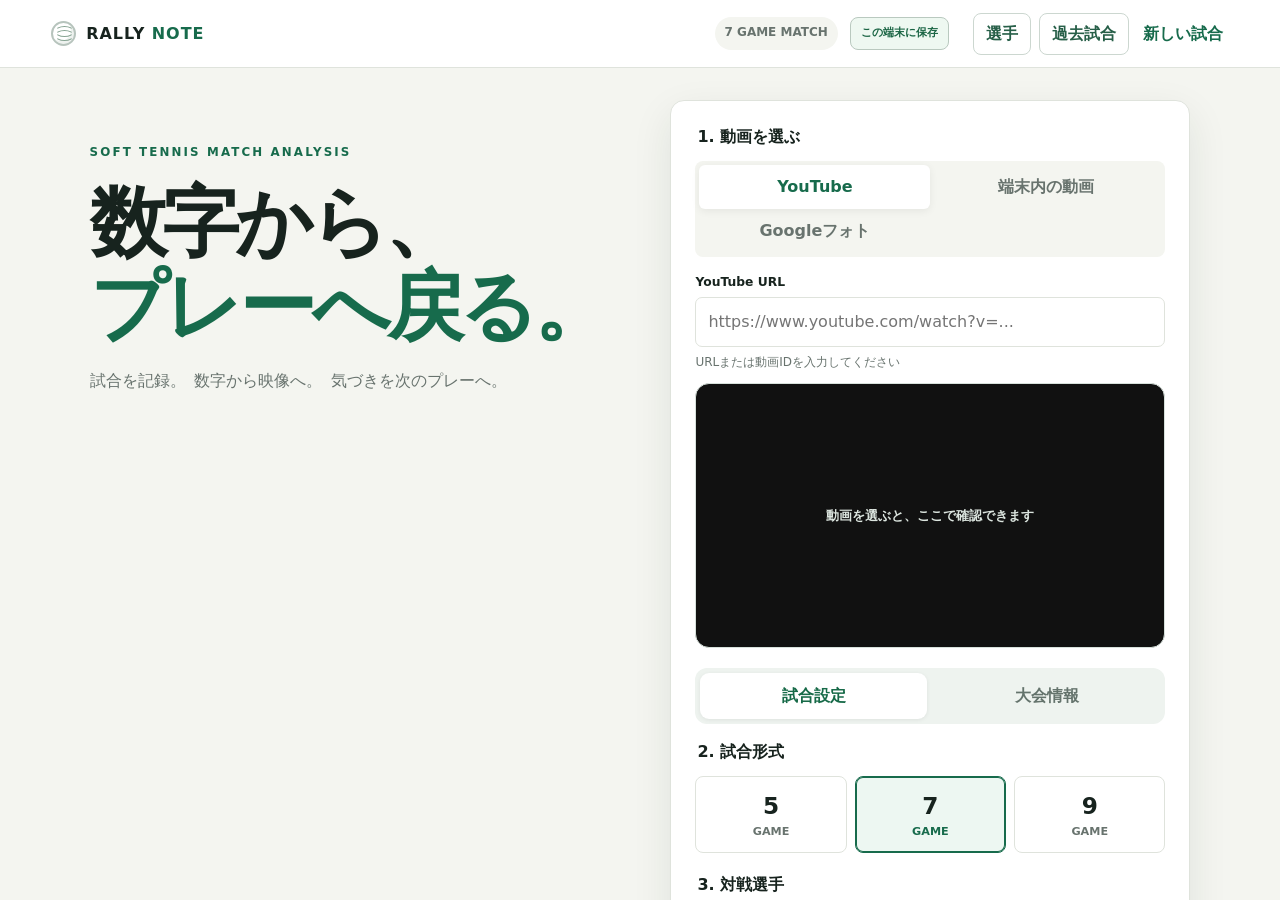
==== commit a9b35fa0: "Add files via upload" ====
--- a/index.html
+++ b/index.html
@@ -1,4 +1,4 @@
-<!doctype html><html lang="ja"><head><meta charset="utf-8"><meta name="viewport" content="width=device-width,initial-scale=1"><meta name="description" content="動画を見ながらポイントと自由タグを記録するソフトテニス分析ツール"><meta name="referrer" content="strict-origin-when-cross-origin"><title>RALLY NOTE｜ソフトテニス動画分析</title><link rel="stylesheet" href="styles.css"></head><body>
+<!doctype html><html lang="ja"><head><meta charset="utf-8"><meta name="viewport" content="width=device-width,initial-scale=1"><meta name="description" content="動画を見ながらポイントと自由タグを記録するソフトテニス分析ツール"><meta name="referrer" content="strict-origin-when-cross-origin"><title>RALLY NOTE｜ソフトテニス動画分析</title><link rel="stylesheet" href="styles.css?v=mobile47"></head><body>
 <header class="topbar"><a class="brand" href="#"><span class="brand-ball" aria-hidden="true"><i></i></span><span>RALLY <b>NOTE</b></span></a><div class="match-meta"><span id="formatBadge">7 GAME MATCH</span><button id="saveState" class="save-now" type="button">この端末に保存</button></div><div class="top-actions"><button class="past-matches-open players-open" id="playersBtn" type="button">選手</button><button class="past-matches-open" id="pastMatchesBtn" type="button">過去試合</button><button class="text-button" id="newMatchBtn" type="button">新しい試合</button></div></header>
 <main><section class="setup" id="setupScreen"><div class="setup-copy"><p class="eyebrow">SOFT TENNIS MATCH ANALYSIS</p><h1>数字から、<em>プレーへ戻る。</em></h1><p class="concept-line"><span>試合を記録</span><span>数字から映像へ</span><span>気づきを次のプレーへ</span></p></div><div class="setup-card">
 <fieldset><legend>1. 動画を選ぶ</legend><div class="source-tabs"><button class="active" id="youtubeTab" type="button">YouTube</button><button id="localTab" type="button">端末内の動画</button><button id="photosTab" type="button">Googleフォト</button></div><div id="youtubeSetup"><label for="youtubeUrl">YouTube URL</label><input id="youtubeUrl" type="url" placeholder="https://www.youtube.com/watch?v=..."><p class="field-note" id="youtubeError">URLまたは動画IDを入力してください</p></div><div id="photosSetup" hidden><label for="photosUrl">Googleフォトの共有リンク</label><input id="photosUrl" type="url" placeholder="https://photos.app.goo.gl/..."><p class="field-note" id="photosError">共有URLだけでは直接分析できません。Googleフォトから動画を端末に保存し、下の「動画を選択」から読み込んでください。</p><label class="file-picker" for="photosVideoFile" style="display:block;margin:12px 0;padding:12px;border:1px solid #a8cbbb;border-radius:10px;cursor:pointer">Googleフォトから保存した動画を選択（MP4 / MOV）</label><input type="file" id="photosVideoFile" accept="video/*" hidden><p class="field-note" id="photosFileStatus">動画を選ぶと、この画面内で分析を開始できます。元動画を削除すると再選択が必要です。</p><a id="photosOpen" target="_blank" rel="noopener noreferrer" hidden>Googleフォトで動画を開く ↗</a></div><div id="localSetup" hidden><label class="file-picker" for="videoFile"><span>動画ファイルを選択</span><small id="fileLabel">MP4 / MOV など・端末内だけで再生</small></label><input id="videoFile" type="file" accept="video/*" hidden><p class="field-note local-video-note">端末動画そのものは保存しません。分析データは保存されます。再開・見直し時は元動画を選び直してください。</p></div><div class="setup-video-preview" id="setupVideoPreview"><div class="setup-preview-empty">動画を選ぶと、ここで確認できます</div><iframe id="setupYoutubePreview" title="動画プレビュー" allow="autoplay; encrypted-media" referrerpolicy="strict-origin-when-cross-origin" hidden></iframe><video id="setupLocalPreview" controls playsinline hidden></video></div></fieldset>
@@ -87,4 +87,4 @@
   </div>
 </dialog>
 <dialog id="calendarDialog" class="calendar-dialog"><div class="calendar-card"><header><button id="calendarPrev" type="button" aria-label="前月">‹</button><strong id="calendarTitle"></strong><button id="calendarNext" type="button" aria-label="翌月">›</button></header><div class="calendar-week"><span>日</span><span>月</span><span>火</span><span>水</span><span>木</span><span>金</span><span>土</span></div><div id="calendarDays" class="calendar-days"></div><footer><button id="calendarToday" type="button">今日</button><button id="calendarClose" type="button">閉じる</button></footer></div></dialog>
-<dialog id="tagDialog"><form method="dialog" class="dialog-card"><div class="section-head"><div><span>TAG SETTINGS</span><h2>タグを管理</h2></div><button class="dialog-close" value="cancel" aria-label="閉じる">×</button></div><div class="new-tag-row"><input id="newTagName" maxlength="30" placeholder="タグ名を入力"><button id="addTagBtn" type="button">追加</button></div><div class="tag-manager-list" id="tagManagerList"></div><p class="field-note" id="tagError"></p></form></dialog><div class="toast" id="toast" role="status"></div><script type="module" src="script.js"></script></body></html>
+<dialog id="tagDialog"><form method="dialog" class="dialog-card"><div class="section-head"><div><span>TAG SETTINGS</span><h2>タグを管理</h2></div><button class="dialog-close" value="cancel" aria-label="閉じる">×</button></div><div class="new-tag-row"><input id="newTagName" maxlength="30" placeholder="タグ名を入力"><button id="addTagBtn" type="button">追加</button></div><div class="tag-manager-list" id="tagManagerList"></div><p class="field-note" id="tagError"></p></form></dialog><div class="toast" id="toast" role="status"></div><script type="module" src="script.js?v=mobile47"></script></body></html>
--- a/styles.css
+++ b/styles.css
@@ -1052,3 +1052,21 @@
 .count-context{grid-column:1/-1;display:flex;flex-wrap:wrap;gap:5px;margin-top:6px}.count-context span{font-size:.55rem;font-weight:750;color:#62716a;background:#f2f6f4;border-radius:99px;padding:4px 7px}
 @media(max-width:1050px){.serve-dashboard-v2{grid-template-columns:1fr 1fr!important}.serve-detail-v2{grid-column:1/-1!important;grid-row:2!important}.serve-side-summary{min-height:92px!important}.serve-metric-row{grid-template-columns:minmax(80px,.8fr) minmax(90px,1fr) 28px minmax(90px,1fr)!important}}
 @media(max-width:620px){.serve-dashboard-v2{grid-template-columns:1fr 1fr!important;gap:8px!important}.serve-side-summary{padding:12px 9px!important;min-height:82px!important}.serve-side-summary strong{font-size:1.45rem!important}.serve-metric-row{grid-template-columns:72px 1fr 22px 1fr!important;padding:8px 6px!important;gap:4px!important}.serve-metric-row>span{display:block!important;padding:0!important}.serve-metric-row strong{display:block;font-size:.8rem}.player-insight-card footer span{display:none}}
+
+/* v47: mobile score and player controls must remain legible on light cards */
+@media (max-width:700px){
+ #inputPanel .scoreboard{display:grid!important;grid-template-columns:1fr!important;gap:6px!important;color:#18382d!important}
+ #inputPanel .score-head{grid-column:1!important;grid-row:auto!important;display:flex!important;align-items:center!important;justify-content:space-between!important}
+ #inputPanel .score-head>span:first-child{color:#52695f!important}
+ #inputPanel .mode-badge{color:#235b42!important;background:#edf6ef!important;border:1px solid #cce2d3!important}
+ #inputPanel .score-row{grid-column:1!important;grid-row:auto!important;display:grid!important;grid-template-columns:minmax(0,1fr) 20px minmax(0,1fr)!important;align-items:center!important;justify-content:stretch!important;margin:0!important;text-align:center!important}
+ #inputPanel .score-row div{display:grid!important;gap:2px!important;min-width:0!important}
+ #inputPanel .score-row span{display:block!important;color:#586f64!important;font-size:.7rem!important}
+ #inputPanel .score-row strong{display:block!important;color:#173b2c!important;font-size:2rem!important;line-height:1.15!important}
+ #inputPanel .score-divider{color:#7d9286!important}
+ #inputPanel .games-row{grid-column:1!important;grid-row:auto!important;display:flex!important;justify-content:space-between!important;border-top:1px solid #e1e9e4!important;color:#52695f!important}
+ #inputPanel .games-row strong,#inputPanel .games-row b{color:#173b2c!important}
+ #inputPanel .games-row i{color:#72867a!important}
+ #inputPanel .mobile-outcome-grid button{color:#173b2c!important;overflow-wrap:anywhere!important;white-space:normal!important;line-height:1.35!important;font-size:clamp(.7rem,2.8vw,.9rem)!important;min-height:58px!important;padding:8px 5px!important}
+ #inputPanel .mobile-outcome-block>small{color:#425a4d!important}
+}
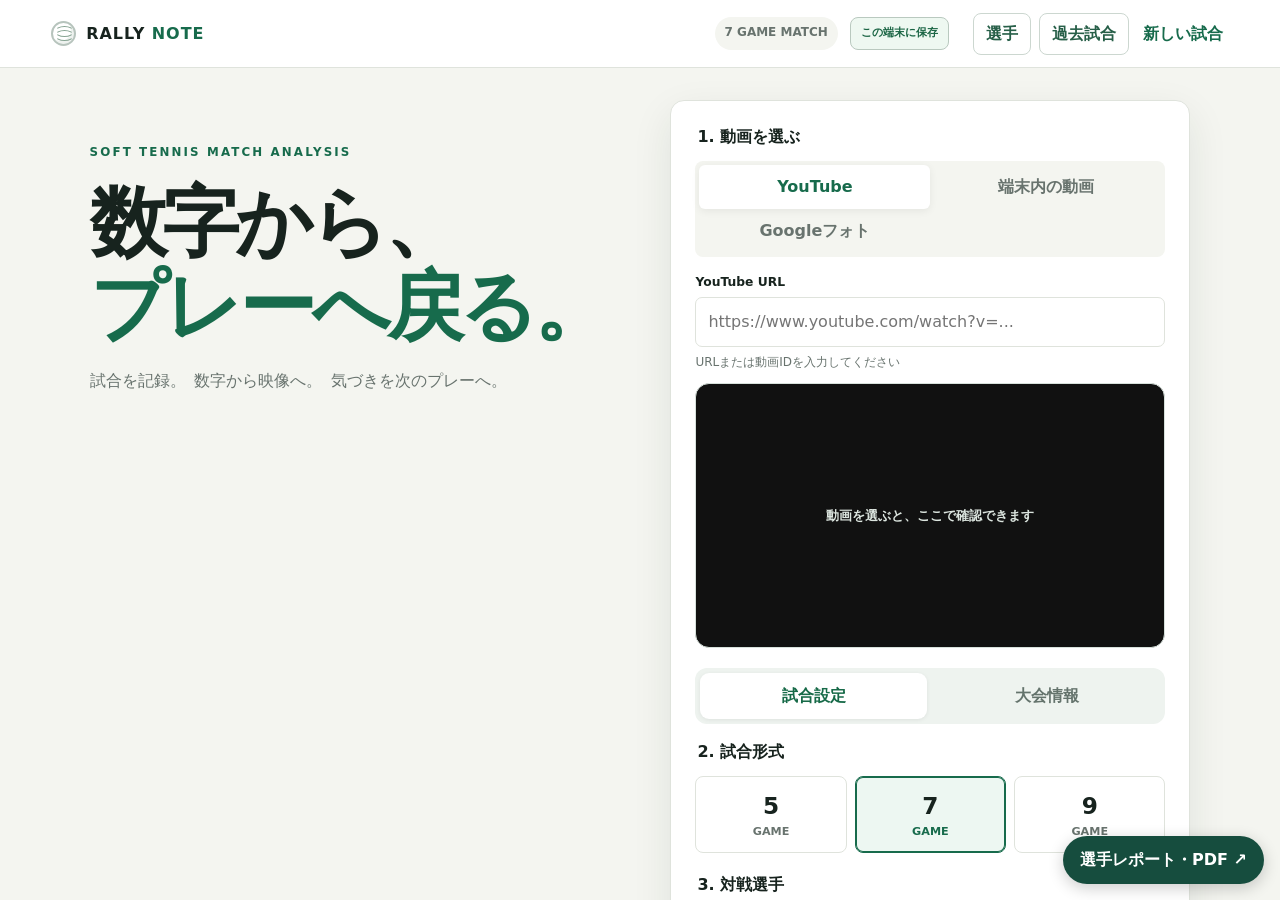
==== commit adcde762: "Add files via upload" ====
--- a/index.html
+++ b/index.html
@@ -29,7 +29,7 @@
 <button class="primary setup-start" id="startBtn" type="button">分析をはじめる <span>→</span></button><p class="privacy">分析データはこの端末に保存します。端末動画そのものはRALLY NOTEにコピーしません。</p></div></section>
 <section class="workspace" id="workspace" hidden><div class="video-column"><div class="video-shell"><div id="youtubePlayer"></div><video id="localPlayer" controls playsinline preload="metadata"></video><div class="empty-video" id="emptyVideo"><span>▶</span><p>動画を読み込んでいます</p><button id="reselectLocalVideoBtn" type="button" hidden>端末動画を選び直す</button></div><div class="video-error" id="videoError" hidden><strong id="videoErrorTitle">YouTube動画を再生できません</strong><p id="videoErrorMessage"></p><div class="video-error-actions"><button id="switchLocalBtn" type="button">端末内動画に切り替える</button><a id="openYoutubeLink" href="#" target="_blank" rel="noopener noreferrer">YouTubeで開く</a></div></div></div><div class="video-info"><div><span class="live-dot"></span><strong id="videoName">試合動画</strong></div><span id="currentTime">00:00</span></div></div>
 <aside class="control-column"><div class="side-tabs"><button class="active" data-panel="input" type="button">入力</button><button data-panel="stats" type="button">分析</button><button data-panel="review" id="reviewTab" type="button">見直す</button><button data-panel="reflection" id="reflectionTab" type="button" hidden>振り返り</button></div><div id="inputPanel" class="side-panel"><section class="scoreboard"><div class="score-head"><span id="gameLabel">GAME 1</span><span class="mode-badge" id="modeBadge">NORMAL GAME</span></div><div class="score-row"><div><span>自分たち</span><strong id="selfPoint">0</strong></div><span class="score-divider">—</span><div><span>相手</span><strong id="opponentPoint">0</strong></div></div><div class="games-row"><span>GAME COUNT</span><strong><b id="selfGames">0</b><i>–</i><b id="opponentGames">0</b></strong></div><p class="match-complete" id="matchComplete" hidden></p></section>
-<section class="quick-entry"><div class="section-head"><div><span>QUICK INPUT</span><h2>ポイントをタップで記録</h2></div></div><div class="serve-attempt"><span>サーブ</span><div class="serve-toggle"><button class="selected" id="serveFirstBtn" type="button">1st</button><button id="serveSecondBtn" type="button">2nd</button></div><small>毎ポイント1stに戻ります。1stフォルト時だけ2ndをタップ。</small></div><section class="mobile-point-entry" id="mobilePointEntry">
+<section class="quick-entry"><div class="section-head"><div><span>QUICK INPUT</span><h2>ポイントをタップで記録</h2></div></div><div class="serve-attempt"><span>サーブ</span><div class="serve-toggle"><button class="selected" id="serveFirstBtn" type="button">1st</button><button id="serveSecondBtn" type="button">2nd</button><label class="df-input"><input type="checkbox" id="doubleFaultInput"> 2ndサーブのダブルフォルト（サーバーのミス・相手得点）</label></div><small>毎ポイント1stに戻ります。1stフォルト時だけ2ndをタップ。</small></div><section class="mobile-point-entry" id="mobilePointEntry">
   <div class="mobile-step-head"><span>ポイント入力</span><strong id="mobileStepTitle">ショット → 得点 / ミス</strong></div>
   <div class="mobile-outcome-step" id="mobileOutcomeStep">
     <div class="mobile-outcome-block"><small>得点で終了</small><div class="mobile-outcome-grid">
@@ -64,7 +64,7 @@
         <button type="button" data-shot-base="フォア">フォア</button><button type="button" data-shot-base="バック">バック</button><button type="button" data-shot-base="ボレー">ボレー</button><button type="button" data-shot-base="スマッシュ">スマッシュ</button><button type="button" data-shot-base="サーブ">サーブ</button><button type="button" data-shot-base="レシーブ">レシーブ</button>
       </div></div>
       <div class="shot-group secondary-shot-group modifier-row"><span>球種を追加 <small>複数選択可・もう一度タップで解除。ネット／チップはミス扱い</small></span><div class="simple-shot-row compact-shot-grid secondary">
-        <button type="button" data-shot-mod="ロブ">ロブ</button><button type="button" data-shot-mod="中ロブ">中ロブ</button><button type="button" data-shot-mod="トップ打ち">トップ打ち</button><button type="button" data-shot-mod="ツイスト">ツイスト</button><button type="button" data-shot-mod="ローボレー">ローボレー</button><button type="button" data-shot-mod="ハイボレー">ハイボレー</button><button type="button" data-shot-mod="ネット">ネット</button><button type="button" data-shot-mod="チップ">チップ</button><button type="button" data-shot-mod="その他">その他</button>
+        <button type="button" data-shot-mod="ボレー">ボレー（フォア・バックと組み合わせ）</button><button type="button" data-shot-mod="ロブ">ロブ</button><button type="button" data-shot-mod="中ロブ">中ロブ</button><button type="button" data-shot-mod="トップ打ち">トップ打ち</button><button type="button" data-shot-mod="ツイスト">ツイスト</button><button type="button" data-shot-mod="ローボレー">ローボレー</button><button type="button" data-shot-mod="ハイボレー">ハイボレー</button><button type="button" data-shot-mod="ネット">ネット</button><button type="button" data-shot-mod="チップ">チップ</button><button type="button" data-shot-mod="その他">その他</button>
       </div></div>
     </div>
   </div></section><div class="outcome-group"><h3>得点で終了</h3><div class="outcome-grid winner-grid"><button id="selfFrontWinner" type="button"></button><button id="selfBackWinner" type="button"></button><button id="opponentFrontWinner" type="button"></button><button id="opponentBackWinner" type="button"></button></div></div><div class="outcome-group"><h3>ミスで終了</h3><div class="outcome-grid error-grid"><button id="selfFrontError" type="button"></button><button id="selfBackError" type="button"></button><button id="opponentFrontError" type="button"></button><button id="opponentBackError" type="button"></button></div></div><div class="pair-only"><span>ショットや選手が分からない時</span><div><button class="score-button self compact" id="selfScoreBtn" type="button">自分たち得点 <small>A</small></button><button class="score-button opponent compact" id="opponentScoreBtn" type="button">相手得点 <small>L</small></button></div></div><p class="hint">「自分たち得点 / 相手得点」はショット不明でも記録できます。選手まで記録する時はショットを選択してください。</p><div class="point-confirm desktop-confirm-fallback" id="pointConfirm">
@@ -80,7 +80,7 @@
     <div id="playerDetailBody" class="player-detail-body"></div>
   </div>
 </dialog>
-<dialog id="playersDialog" class="past-matches-dialog"><div class="past-matches-page"><header><div><span>選手データ</span><h2>保存選手</h2><p>登録・編集した選手を試合データと紐づけます。</p></div><button id="closePlayersBtn" type="button">閉じる</button></header><div class="past-matches-body"><div class="player-create-card"><h3>新しい選手を登録</h3><div class="player-create-grid"><input id="newProfileName" maxlength="30" placeholder="選手名"><input id="newProfileSchool" maxlength="60" placeholder="所属・学校"><select id="newProfilePosition"><option value="">ポジション未設定</option><option>前衛</option><option>後衛</option><option>両方</option></select><button id="createProfileBtn" type="button">登録</button></div></div><section id="playersManagerPanel"></section></div></div></dialog><dialog id="pastMatchesDialog" class="past-matches-dialog">
+<a href="report.html" class="report-launch" style="position:fixed;right:16px;bottom:16px;z-index:1100;padding:12px 17px;border-radius:24px;background:#164d3e;color:white;text-decoration:none;box-shadow:0 4px 16px #0003;font-weight:700">選手レポート・PDF ↗</a><dialog id="playersDialog" class="past-matches-dialog"><div class="past-matches-page"><header><div><span>選手データ</span><h2>保存選手</h2><p>登録・編集した選手を試合データと紐づけます。</p></div><button id="closePlayersBtn" type="button">閉じる</button></header><div class="past-matches-body"><div class="player-create-card"><h3>新しい選手を登録</h3><div class="player-create-grid"><input id="newProfileName" maxlength="30" placeholder="選手名"><input id="newProfileSchool" maxlength="60" placeholder="所属・学校"><select id="newProfilePosition"><option value="">ポジション未設定</option><option>前衛</option><option>後衛</option><option>両方</option></select><button id="createProfileBtn" type="button">登録</button></div></div><section id="playersManagerPanel"></section></div></div></dialog><dialog id="pastMatchesDialog" class="past-matches-dialog">
   <div class="past-matches-page">
     <header><div><span>保存データ</span><h2>過去試合</h2><p>保存した分析を見返します。</p></div><div class="archive-header-actions"><button id="resetTestDataBtn" class="danger-ghost" type="button">テストデータをリセット</button><button id="closePastMatchesBtn" type="button">閉じる</button></div></header>
     <div class="past-matches-body"><section class="archive-tag-search"><label>タグからプレーを探す<input id="archiveTagSearch" type="search" placeholder="例：ロブ、前衛、苦しい場面"></label><div id="archiveTagResults"></div></section><section id="savedPlayersPanel" class="saved-players-panel"></section><section id="archiveOverview" class="archive-overview"></section><div class="empty-state" id="emptyHistory"><span>◎</span><h3>まだ過去試合がありません</h3><p>試合が完了すると、この端末に分析データを保存します。</p></div><div class="history-list" id="historyList"></div></div>
--- a/styles.css
+++ b/styles.css
@@ -1070,3 +1070,6 @@
  #inputPanel .mobile-outcome-grid button{color:#173b2c!important;overflow-wrap:anywhere!important;white-space:normal!important;line-height:1.35!important;font-size:clamp(.7rem,2.8vw,.9rem)!important;min-height:58px!important;padding:8px 5px!important}
  #inputPanel .mobile-outcome-block>small{color:#425a4d!important}
 }
+
+/* 2026-10-14 入力補助 */
+.df-input{display:flex;align-items:center;gap:8px;flex-wrap:wrap;font-size:13px;color:#263f35;margin:8px 0;padding:8px;border:1px solid #d9e4df;border-radius:10px}.df-input input{width:18px;height:18px}.df-input:has(input:disabled){opacity:.55}
